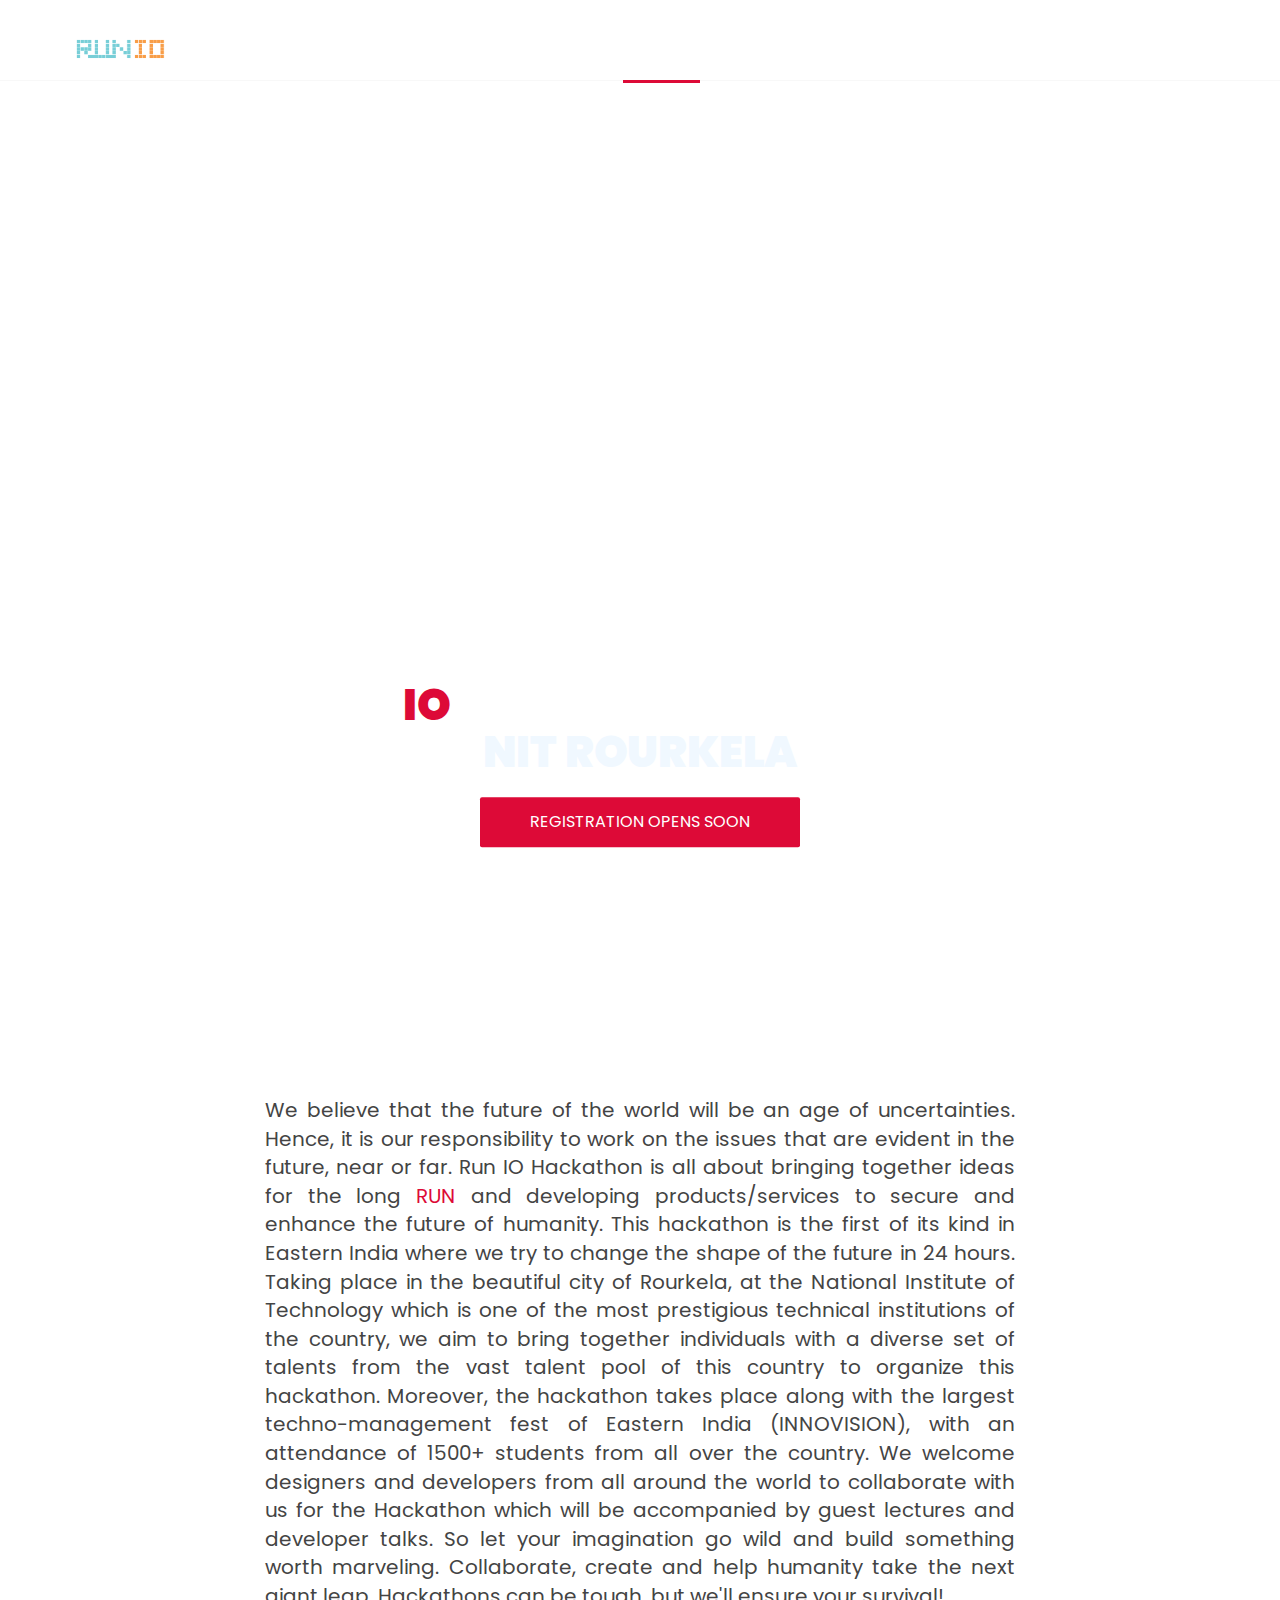
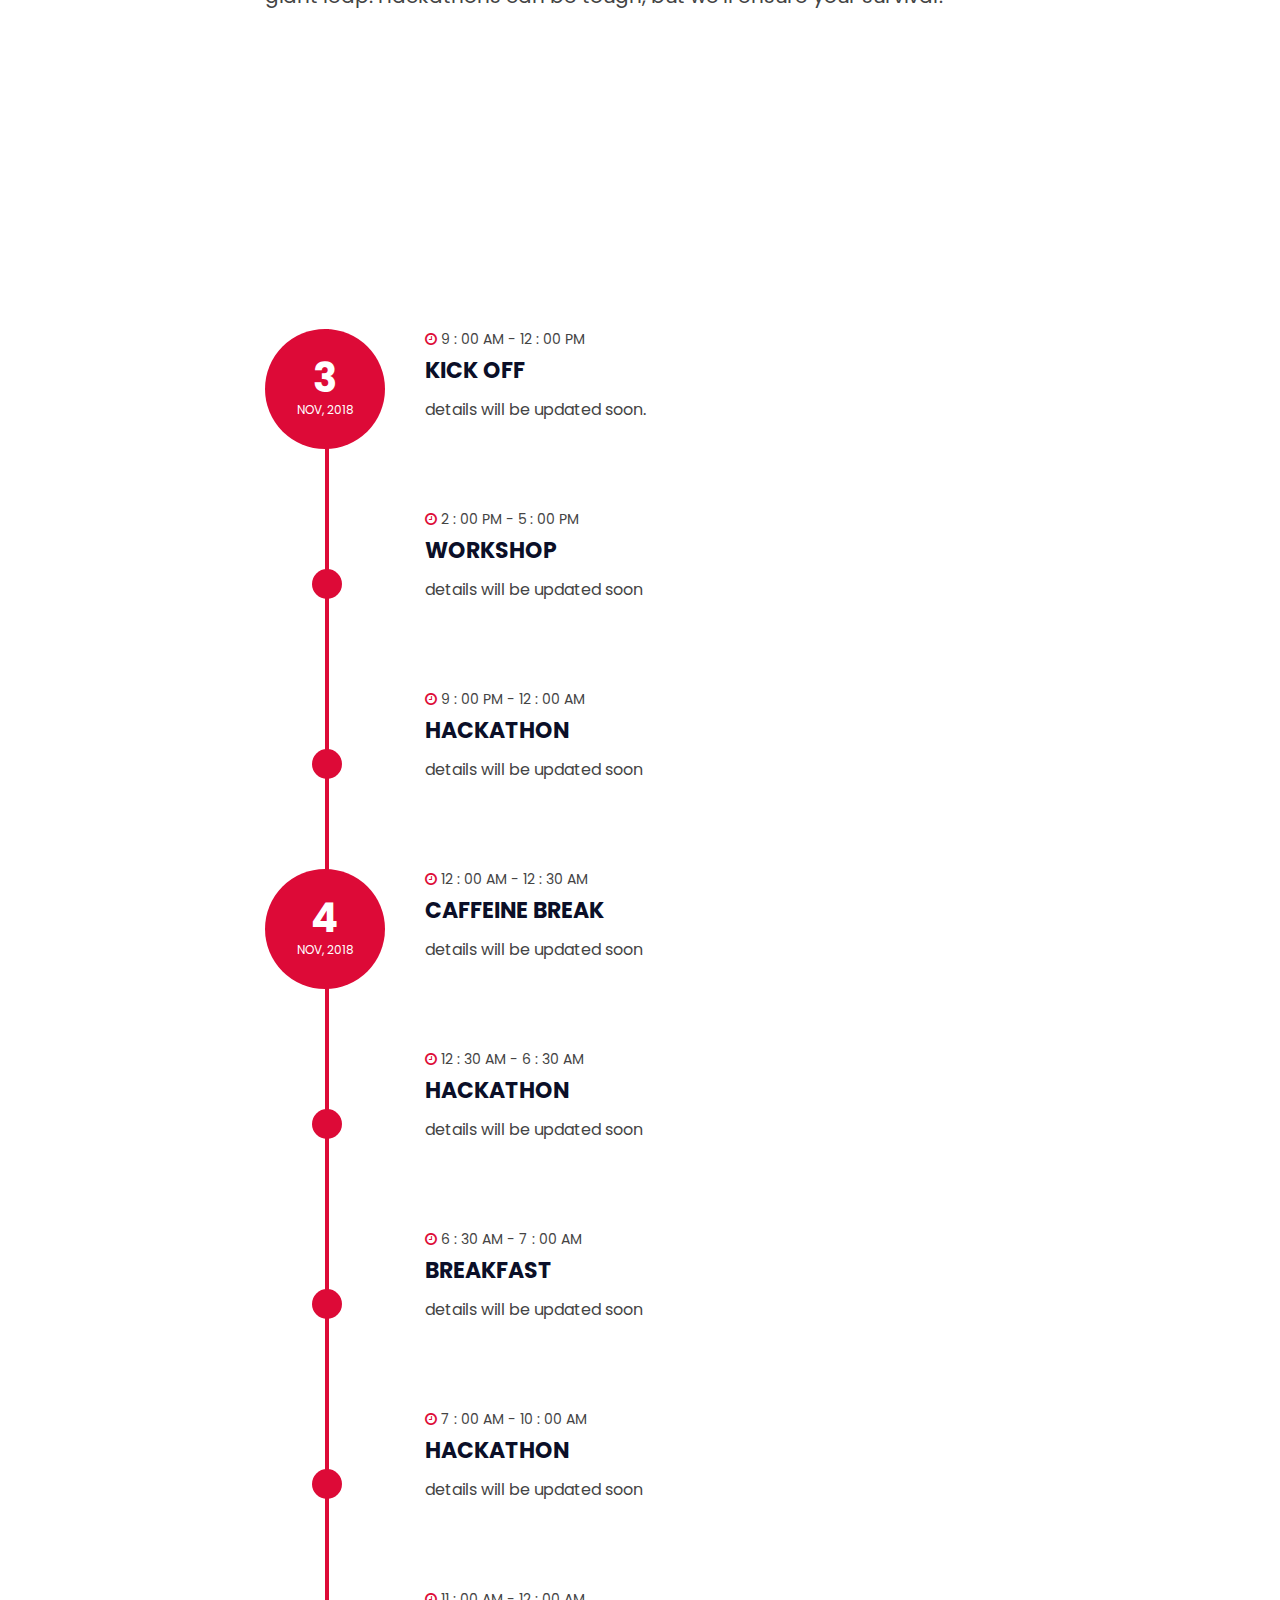
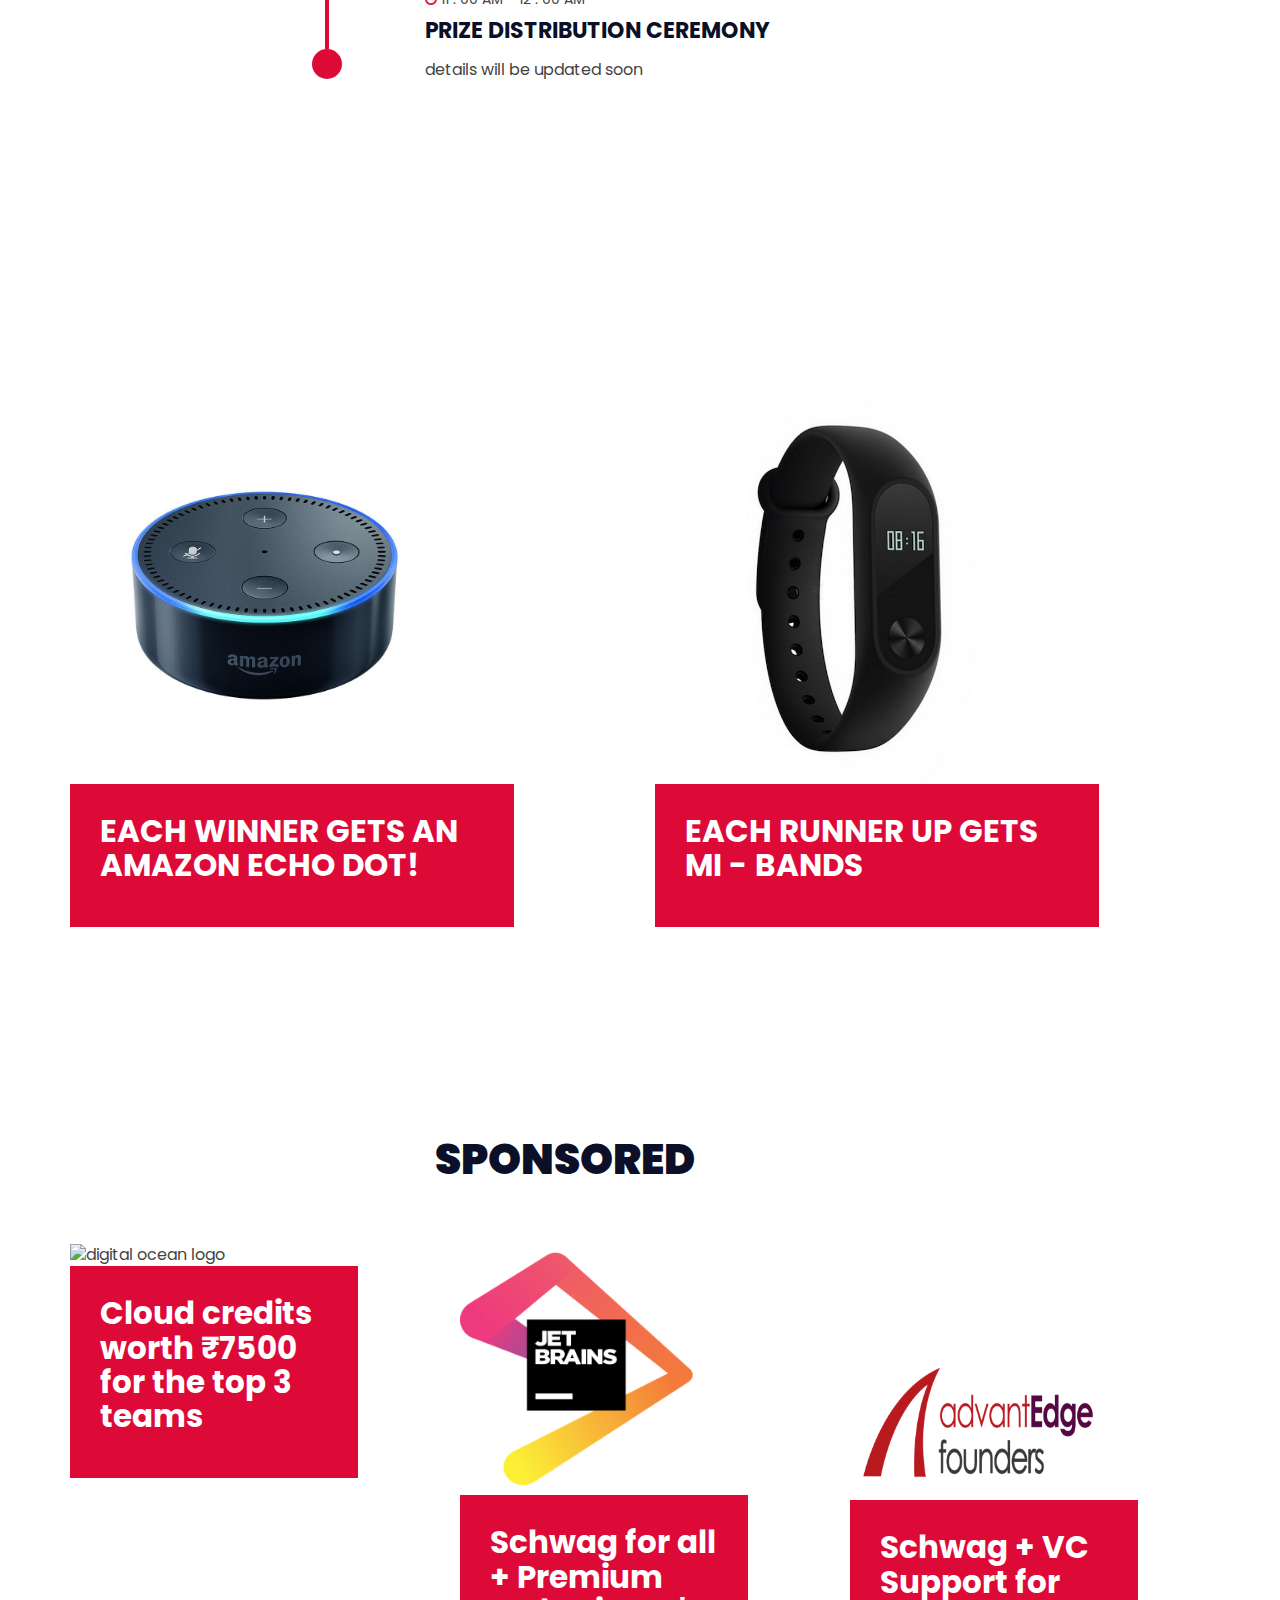
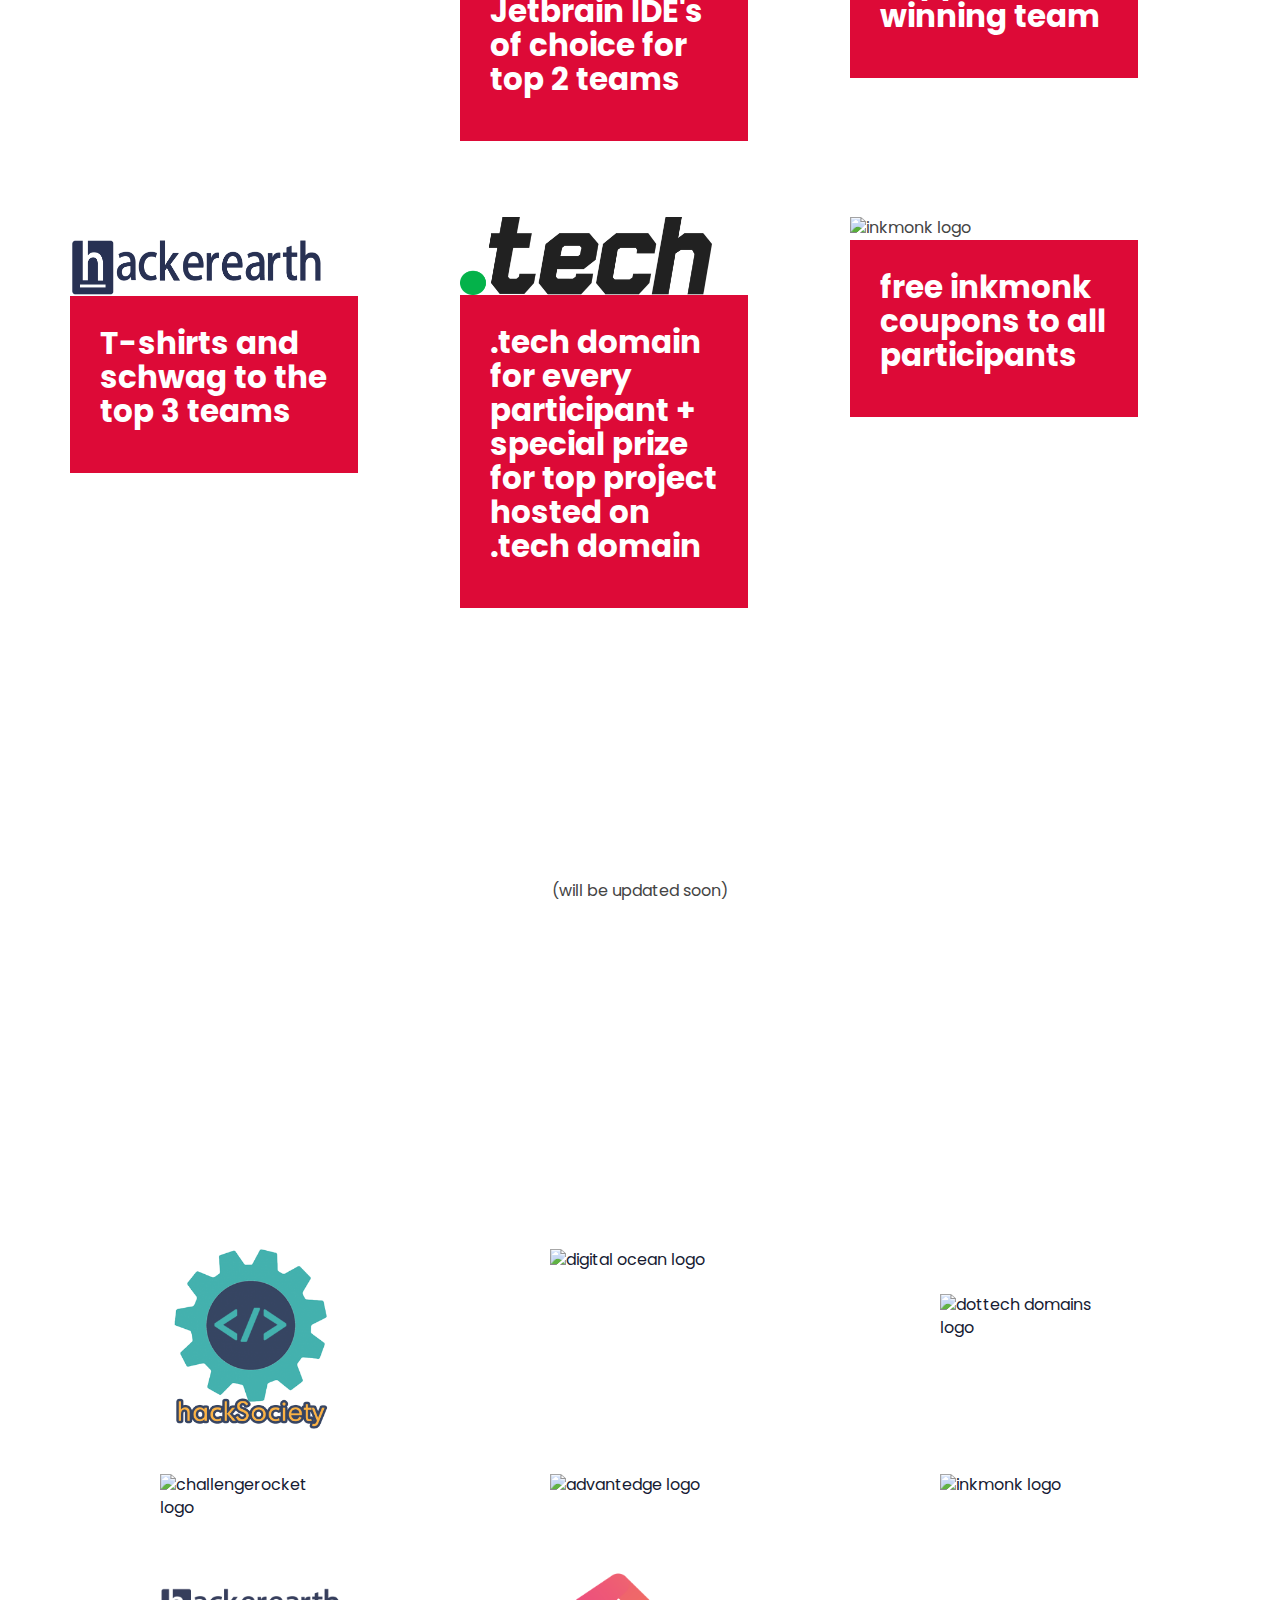
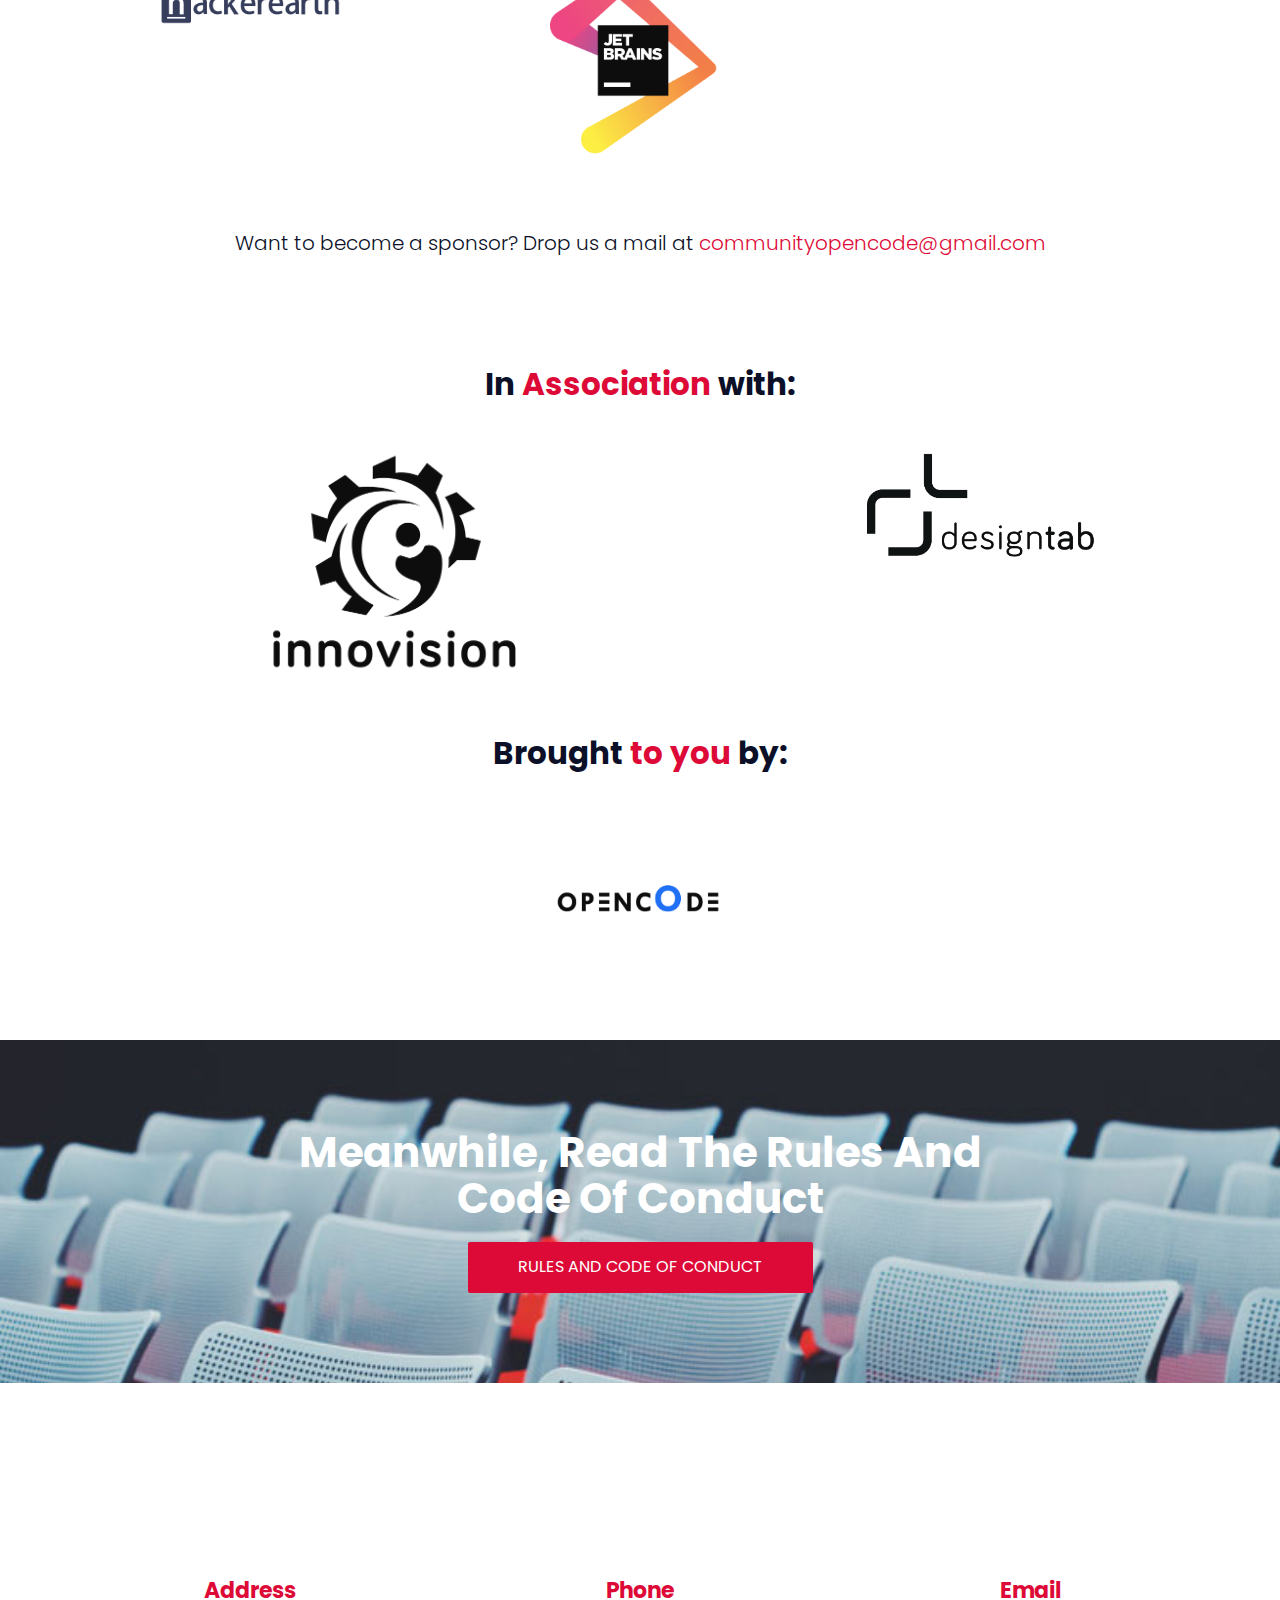
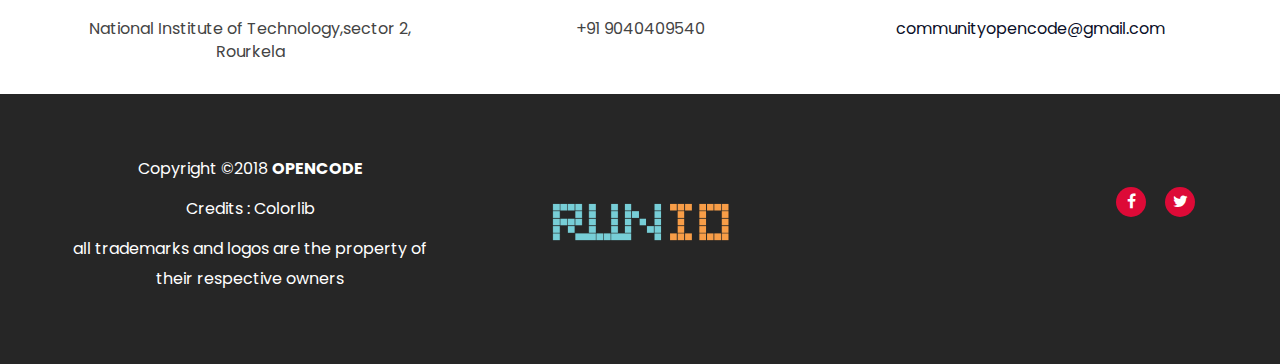
==== public/index.html @ b0b9eb5e "add prizes" ====
<!DOCTYPE html>
<html lang="en">
<head>
	<meta charset="utf-8">
	<meta http-equiv="X-UA-Compatible" content="IE=edge">
	<meta name="viewport" content="width=device-width, initial-scale=1">
	<meta name="description" content="Participate in Run IO Hackathon and build products for a sustainable future. The best products will win exciting prizes.We are waiting for you at NIT Rourkela on 2-4 November.">

	<title>Run IO Hackathon | NITR</title>
	
<!--	favicon-->
    <link rel="icon" href="img/favicon.png" type="image/x-icon"/>


	<!-- Google font -->
	<link href="https://fonts.googleapis.com/css?family=Poppins:400,700,900" rel="stylesheet">

	<!-- Bootstrap -->
	<link type="text/css" rel="stylesheet" href="css/bootstrap.min.css" />

	<!-- Owl Carousel -->
	<link type="text/css" rel="stylesheet" href="css/owl.carousel.css" />
	<link type="text/css" rel="stylesheet" href="css/owl.theme.default.css" />

	<!-- Font Awesome Icon -->
	<link rel="stylesheet" href="css/font-awesome.min.css">

	<!-- Custom stlylesheet -->
	<link type="text/css" rel="stylesheet" href="css/style.css" />

</head>
<body>

	<!-- Header -->
	<header id="header" class="transparent-navbar">
		<!-- container -->
		<div class="container">
			<!-- navbar header -->
			<div class="navbar-header">
				<!-- Logo -->
				<div class="navbar-brand">
					<a class="logo" href="index.html">
						<img class="logo-img" src="./img/logo.png" alt="logo">
						<img class="logo-alt-img" src="./img/logo.png" alt="logo">
					</a>
				</div>
				<!-- /Logo -->

				<!-- Mobile toggle -->
				<button class="navbar-toggle">
						<i class="fa fa-bars"></i>
					</button>
				<!-- /Mobile toggle -->
			</div>
			<!-- /navbar header -->

			<!-- Navigation -->
			<nav id="nav">
				<ul class="main-nav nav navbar-nav navbar-right">
					<li><a href="#home">Home</a></li>
					<li><a href="#about">About</a></li>
					<li><a href="#schedule">Schedule</a></li>
					<li><a href="#speakers">Speakers</a></li>
					<li><a href="#sponsors">Sponsors</a></li>
					<li><a href="#contact">Contact</a></li>
				</ul>
			</nav>
			<!-- /Navigation -->
		</div>
		<!-- /container -->
	</header>
	<!-- /Header -->

	<!-- Home -->
	<div id="home">
		<!-- background image --><div class="section-bg" data-stellar-background-ratio="0.5"></div>
		<!-- /background image -->

		<!-- home wrapper -->
		<div class="home-wrapper">
			<!-- container -->
			<div class="container">
				<!-- row -->
				<div class="row">
					<!-- home content -->
					<div class="col-md-8 col-md-offset-2">
						<div class="home-content">
							<h1>RUN <span style="color: #dd0a37">IO</span> HACKATHON | 3-4  NOV | <span style="color: aliceblue">NIT ROURKELA</span> </h1>
							<h4 class="lead"></h4>
							<a href="#" class="main-btn">Registration opens soon</a>
						</div>
					</div>
					<!-- /home content -->
				</div>
				<!-- /row -->
			</div>
			<!-- /container -->
		</div>
		<!-- /home wrapper -->
	</div>
	<!-- /Home -->

	<!-- About -->
	<div id="about" class="section">
		<!-- container -->
		<div class="container">
			<!-- row -->
			<div class="row">
				<!-- section title -->
				<div class="section-title">
					<h3 class="title"><span>About</span> <span style="color: #dd0a37;">Run IO</span></h3>
				</div>
				<!-- /section title -->

				<div class="col-md-8 col-md-offset-2 text-justify">
					<!-- about content -->
					<div class="about-content">
						<p>We believe that the future of the world will be an age of uncertainties. Hence, it is our responsibility to work on the issues that are evident in the future, near or far. Run IO Hackathon is all about bringing together ideas for the long <span style="color: #dd0a37">RUN</span> and developing products/services to secure and enhance the future of humanity. This hackathon is the first of its kind in Eastern India where we try to change the shape of the future in 24 hours.
Taking place in the beautiful city of Rourkela, at the National Institute of Technology which is one of the most prestigious technical institutions of the country, we aim to bring together individuals with a diverse set of talents from the vast talent pool of this country to organize this hackathon.
Moreover, the hackathon takes place along with the largest techno-management fest of Eastern India (INNOVISION), with an attendance of 1500+ students from all over the country.
We welcome designers and developers from all around the world to collaborate with us for the Hackathon which will be accompanied by guest lectures and developer talks. So let your imagination go wild and build something worth marveling. Collaborate, create and help humanity take the next giant leap. Hackathons can be tough, but we'll ensure your survival!</p>
					</div>
					<!-- /about content -->

					<!-- Numbers -->
<!--
					<div id="numbers">
						<div class="row">
							<div class="col-md-3 col-sm-3 col-xs-6">
								<div class="number">
									<h3><span class="counter" data-from="0" data-to="24" data-speed="1500">0</span>+</h3>
									<p>Hours</p>
								</div>
							</div>
-->
							<!-- /number -->

							<!-- number -->
<!--
							<div class="col-md-3 col-sm-3 col-xs-6">
								<div class="number">
									<h3><span class="counter" data-from="0" data-to="300" data-speed="1500">0</span>+</h3>
									<p>Participants</p>
								</div>
							</div>
-->
							<!-- /number -->

							<!-- number -->
<!--
							<div class="col-md-3 col-sm-3 col-xs-6">
								<div class="number">
									<h3><span class="counter" data-from="0" data-to="50" data-speed="1500">0</span>+</h3>
									<p>Country</p>
								</div>
							</div>
-->
							<!-- /number -->

							<!-- number -->
<!--
							<div class="col-md-3 col-sm-3 col-xs-6">
								<div class="number">
									<h3><span class="counter" data-from="0" data-to="20" data-speed="1500">0</span>+</h3>
									<p></p>
								</div>
							</div>
-->
							<!-- /number -->
<!--						</div>-->
						<!-- /row -->
<!--					</div>-->
					<!-- /Numbers -->
				</div>
			</div>
			<!-- row -->
		</div>
		<!-- /container -->
	</div>
	<!-- /About -->

	<!-- Galery -->
<!--
	<div id="galery">
		<div class="container">
			<div class="row">
				<div id="galery-owl" class="owl-carousel owl-theme">
					<div class="galery-item">
						<img src="./img/galery01.jpg" alt="">
					</div>

					<div class="galery-item">
						<img src="./img/galery02.jpg" alt="">
					</div>

					<div class="galery-item">
						<img src="./img/galery03.jpg" alt="">
					</div>

				</div>
			</div>
		</div>
	</div>
-->
	

	<!-- Video CTA -->
<!--
	<div id="video-cta" class="section">
		<div class="section-bg" style="background-image:url(./img/background02.jpg)" data-stellar-background-ratio="0.5"></div>
-->
		<!-- /background image -->

		<!-- container -->
<!--
		<div class="container">
			<div class="row">
				<div class="col-md-8 col-md-offset-2">
					<div class="cta-content text-center">
						<a class="video-play" href="#">
							<i class="fa fa-play"></i>
						</a>
						<h2>Watch Event Trailer</h2>
						<p class="lead"></p>
					</div>
				</div>
			</div>
		</div>
	</div>
-->
	<!-- /Video CTA -->

	<!-- Event Schedule -->
	<div id="schedule" class="section">
		<!-- container -->
		<br>
		<div class="container">
			<!-- row -->
			<div class="row">
				<!-- section title -->
				<div class="section-title">
					<h3 class="title"><span>Event</span> <span style="color: #dd0a37;">Schedule</span></h3>
				</div>
				
				<!-- /section title -->

				<div class="col-md-8 col-md-offset-2">

					<div class="events-wrapper">
						
						<div class="event">
							<div class="event-day">
								<div>
									<span class="day">3</span>
									<span class="year">NOV, 2018</span>
								</div>
							</div>
							<div class="event-content">
								<p class="event-time"><i class="fa fa-clock-o"></i> 9 : 00 AM - 12 : 00 PM</p>
								<h3 class="event-title">KICK OFF</h3>
								<p>details will be updated soon.</p>
<!--								<p>By <a href="#">John Doe</a></p>-->
							</div>
						</div>
						<!-- /event -->

						<!-- event -->
						<div class="event">
							<div class="event-hour"></div>
							<div class="event-content">
								<p class="event-time"><i class="fa fa-clock-o"></i> 2 : 00 PM - 5 : 00 PM</p>
								<h3 class="event-title">WORKSHOP</h3>
								<p>details will be updated soon</p>
<!--								<p>By <a href="#">John Doe</a></p>-->
							</div>
						</div>
						<!-- /event -->

						<!-- event -->
						<div class="event">
							<div class="event-hour"></div>
							<div class="event-content">
								<p class="event-time"><i class="fa fa-clock-o"></i> 9 : 00 PM - 12 : 00 AM</p>
								<h3 class="event-title">HACKATHON</h3>
								<p>details will be updated soon</p>
<!--								<p>By <a href="#">John Doe</a></p>-->
							</div>
						</div>
						<!-- /event -->

						<!-- event -->
						<div class="event">
							<div class="event-day">
								<div>
									<span class="day">4</span>
									<span class="year">NOV, 2018</span>
								</div>
							</div>
							<div class="event-content">
								<p class="event-time"><i class="fa fa-clock-o"></i> 12 : 00 AM - 12 : 30 AM</p>
								<h3 class="event-title">CAFFEINE BREAK</h3>
								<p>details will be updated soon</p>
							</div>
						</div>
						<!-- /event -->

						<!-- event -->
						<div class="event">
							<div class="event-hour"></div>
							<div class="event-content">
								<p class="event-time"><i class="fa fa-clock-o"></i> 12 : 30 AM - 6 : 30 AM</p>
								<h3 class="event-title">HACKATHON</h3>
								<p>details will be updated soon</p>
							</div>
						</div>
						<div class="event">
							<div class="event-hour"></div>
							<div class="event-content">
								<p class="event-time"><i class="fa fa-clock-o"></i> 6 : 30 AM - 7 : 00 AM</p>
								<h3 class="event-title">BREAKFAST</h3>
								<p>details will be updated soon</p>
							</div>
						</div>
						<div class="event">
							<div class="event-hour"></div>
							<div class="event-content">
								<p class="event-time"><i class="fa fa-clock-o"></i> 7 : 00 AM - 10 : 00 AM</p>
								<h3 class="event-title">HACKATHON</h3>
								<p>details will be updated soon</p>
							</div>
						</div>
						<div class="event">
							<div class="event-hour"></div>
							<div class="event-content">
								<p class="event-time"><i class="fa fa-clock-o"></i> 11 : 00 AM - 12 : 00 AM</p>
								<h3 class="event-title">PRIZE DISTRIBUTION CEREMONY</h3>
								<p>details will be updated soon</p>
							</div>
						</div>
						
					</div>

				</div>
			</div>
			<!-- /row -->
		</div>
		<!-- /container -->
	</div>
	<!-- /Event Schedule -->

	<!-- Speakers and Prizes -->
	<div id="sponsored-prizes" class="section">
		<div class="container">
			<div class="row">
				<!-- section title -->
				<div class="section-title">
					<h3 class="title"><span style="color: #dd0a37;">PRIZES</span></h3>
					
				</div>
            </div>
            <div class="row">
                <div class="col-md-6 col-sm-6">
                    <div class="sponsored-prizes">
                        <div class="sponsored-prizes-img">
                            <img src="img/echo_dot.jpg">
                        </div>
                         <div class="sponsored-prizes-content">
                           <h2>EACH WINNER GETS AN AMAZON ECHO DOT!</h2>
                       </div>
                    </div>
                </div>
                <div class="col-md-6 col-sm-6">
                    <div class="sponsored-prizes">
                        <div class = "sponsored-prizes-img">
                            <img src="img/mi_bands.jpg">
                        </div>
                        <div class="sponsored-prizes-content">
                           <h2>EACH RUNNER UP GETS MI - BANDS</h2>
                       </div>
                    </div>
                </div>
            </div>
        </div>
    </div>
    <div id="sponsored-prizes" class="section">
        <div class="container">
            <div class="row">
                <div class="section-title">
                    <h3 class="title">SPONSORED <span style="color: #dd0a37;">PRIZES</span></h3>
                </div>
            </div>
            <div class="row">
                <div class="col-md-4 col-sm-6">
                    <div class="sponsored-prizes">
                       <div class="sponsored-prizes-img">
                          <img src="img/digital_ocean.png" alt="digital ocean logo">
                       </div>
                       
                       <div class="sponsored-prizes-content">
                           <h2>Cloud credits worth ₹7500 for the top 3 teams</h2>
                       </div>
                        
                    </div>
                </div> 
                     <div class="col-md-4 col-sm-6">
                    <div class="sponsored-prizes">
                       <div class="sponsored-prizes-img">
                          <img src="img/sponsored_prizes_images/jetbrains.png" alt="jetbrains logo">
                       </div>
                       
                       <div class="sponsored-prizes-content">
                           <h2>Schwag for all + Premium Jetbrain IDE's of choice for top 2 teams</h2>
                       </div>
                        
                    </div>
                </div>
                   <div class="col-md-4 col-sm-6"><br><br><br><br><br>
                    <div class="sponsored-prizes">
                       <div class="sponsored-prizes-img">
                          <img src="img/sponsored_prizes_images/advantedge.png" alt="advantedge  logo">
                       </div>
                       
                       <div class="sponsored-prizes-content">
                           <h2>Schwag + VC Support for winning team</h2>
                       </div>
                        
                    </div>
                </div>     
                   
                 
            </div><br><br>
                 <div class="row">
                    <div class="col-md-4 col-sm-6"><br>
                    <div class="sponsored-prizes">
                       <div class="sponsored-prizes-img">
                          <img src="img/sponsored_prizes_images/hackerearth.png" alt="hackerearth logo">
                       </div>
                       
                       <div class="sponsored-prizes-content">
                           <h2>T-shirts and schwag to the top 3 teams</h2>
                       </div>
                        
                    </div>
                </div>
                   <div class="col-md-4 col-sm-6">
                    <div class="sponsored-prizes">
                       <div class="sponsored-prizes-img">
                          <img src="img/sponsored_prizes_images/dottech.png" alt="dottech  logo">
                       </div>
                       
                       <div class="sponsored-prizes-content">
                           <h2>.tech domain for every participant + special prize for top project hosted on .tech domain</h2>
                       </div> 
                        
                    </div>
                </div>
                   <div class="col-md-4 col-sm-6">
                    <div class="sponsored-prizes">
                       <div class="sponsored-prizes-img">
                          <img src="img/inkmonk.png" alt="inkmonk logo">
                       </div>
                       
                       <div class="sponsored-prizes-content">
                           <h2>free inkmonk coupons to all  participants</h2>
                       </div>
                        
                    </div>
                </div>
                </div>
        </div>
    </div>
    
    
	<div id="speakers" class="section">
		<div class="container">
			<!-- row -->
			<div class="row">
				<!-- section title -->
				<div class="section-title">
					<h3 class="title"><span>Our</span> <span style="color: #dd0a37;">Speakers</span></h3>
					<p>(will be updated soon)</p>
				</div>
				

<!--
				<div class="col-md-4 col-sm-6">
					<div class="speaker" data-toggle="modal" data-target="#speaker-modal-1">
						<div class="speaker-img">
							<img src="./img/speaker01.jpg" alt="">
						</div>
						<div class="speaker-body">
							<div class="speaker-social">
								<a href="#"><i class="fa fa-facebook"></i></a>
								<a href="#"><i class="fa fa-twitter"></i></a>
								<a href="#"><i class="fa fa-instagram"></i></a>
								<a href="#"><i class="fa fa fa-linkedin"></i></a>
							</div>
							<div class="speaker-content">
								<h2>John Doe</h2>
								<span>Manager, CEO</span>
							</div>
						</div>
					</div>
				</div>
-->
				<!-- /speaker -->

				<!-- speaker -->
<!--
				<div class="col-md-4 col-sm-6">
					<div class="speaker" data-toggle="modal" data-target="#speaker-modal-1">
						<div class="speaker-img">
							<img src="./img/speaker02.jpg" alt="">
						</div>
						<div class="speaker-body">
							<div class="speaker-social">
								<a href="#"><i class="fa fa-facebook"></i></a>
								<a href="#"><i class="fa fa-twitter"></i></a>
								<a href="#"><i class="fa fa-instagram"></i></a>
								<a href="#"><i class="fa fa fa-linkedin"></i></a>
							</div>
							<div class="speaker-content">
								<h2>John Doe</h2>
								<span>Manager, CEO</span>
							</div>
						</div>
					</div>
				</div>
-->
				<!-- /speaker -->

				<!-- speaker -->
<!--
				<div class="col-md-4 col-sm-6">
					<div class="speaker" data-toggle="modal" data-target="#speaker-modal-1">
						<div class="speaker-img">
							<img src="./img/speaker03.jpg" alt="">
						</div>
						<div class="speaker-body">
							<div class="speaker-social">
								<a href="#"><i class="fa fa-facebook"></i></a>
								<a href="#"><i class="fa fa-twitter"></i></a>
								<a href="#"><i class="fa fa-instagram"></i></a>
								<a href="#"><i class="fa fa fa-linkedin"></i></a>
							</div>
							<div class="speaker-content">
								<h2>John Doe</h2>
								<span>Manager, CEO</span>
							</div>
						</div>
					</div>
				</div>
-->
				<!-- /speaker -->

				<!-- speaker modal -->

<!--
				<div id="speaker-modal-1" class="speaker-modal modal fade">
					<div class="modal-dialog">
						<div class="modal-content">
							<button type="button" class="speaker-modal-close" data-dismiss="modal"></button>
							<div class="modal-body">
								<div class="row">
									<div class="col-md-5">
										<div class="speaker-modal-img">
											<img src="./img/speaker-info.jpg" alt="">
										</div>
									</div>
-->
<!--
									<div class="col-md-7">
										<div class="speaker-modal-content">
											<h2 class="speaker-name">John Doe</h2>
											<span class="speaker-job">- Manager, CEO</span>

											<p>Lorem ipsum dolor sit amet, consectetur adipisicing elit, sed do eiusmod tempor incididunt ut labore et dolore magna aliqua. Ut enim ad minim veniam, quis nostrud exercitation ullamco laboris nisi ut aliquip ex ea commodo consequat. Duis aute
												irure dolor in reprehenderit in voluptate velit esse cillum dolore eu fugiat nulla pariatur. Excepteur sint occaecat cupidatat non proident, sunt in culpa qui officia deserunt mollit anim id est laborum.</p>

											<div class="speaker-website">
												<h4>Website</h4>
												<a href="#">www.johndoe.com</a>
											</div>

											<div class="speaker-social">
												<h4>Social Profile</h4>
												<a href="#"><i class="fa fa-facebook"></i></a>
												<a href="#"><i class="fa fa-twitter"></i></a>
												<a href="#"><i class="fa fa-instagram"></i></a>
												<a href="#"><i class="fa fa fa-linkedin"></i></a>
											</div>

											<div class="speaker-events">
												<h4>Sessions</h4>
												<div class="speaker-event">
													<span><strong>Day 1 -</strong> February 20, 2018 8 : 00 AM - 11 : 00 AM</span>
													<p>His id altera fabellas facilisis. Has eros assueverit cu</p>
												</div>

												<div class="speaker-event">
													<span><strong>Day 2 -</strong> February 20, 2018 8 : 00 AM - 11 : 00 AM</span>
													<p>At mucius deserunt delicatissimi eam, labitur detraxit ut sit</p>
												</div>
											</div>

										</div>
									</div>
								</div>
							</div>
-->
<!--						</div>-->
<!--					</div>-->
<!--				</div>-->

				<!-- /speaker modal -->
			</div>
			<!-- /row -->
		</div>
		<!-- /container -->
<!--	</div>-->
	<!-- /Speakers -->
    </div>
	<!-- Sponsors -->
	<div id="sponsors" class="section">
		<!-- container -->
		<div class="container">
			<!-- row -->
			<div class="row">
				<!-- section title -->
				<div class="section-title">
					<h3 class="title"><span>Our</span> <span style="color: #dd0a37;">Sponsors</span></h3>
				</div>
            </div>
				<!-- /section title -->
            <div class="row">
				<div class="col-md-4 col-sm-4 col-xs-6">
					<a href="http://hacksociety.tech" class="sponsor">
						<img src="./img/sponsor_1.png" alt="hacksociety logo">
					</a>
				</div>
               
                <div class="col-md-4 col-sm-4 col-xs-6">
					<a href="https://www.digitalocean.com" class="sponsor">
						<img src="./img/digital_ocean.png" alt="digital ocean logo">
					</a>
				</div>
			
			
				<div class="col-md-4 col-sm-4 col-xs-6">
				<br><br>
					<a href="https://www.get.tech" class="sponsor">
						<img src="./img/dottech.png" alt="dottech domains logo">
					</a>
				</div>
            </div><br><br>			

            <div class="row">
				<div class="col-md-4 col-sm-4 col-xs-6">
					<a href="https://challengerocket.com" class="sponsor">
						<img src="./img/challengerocket.png" alt="challengerocket logo">
					</a>
				</div>
				
				<div class="col-md-4 col-sm-4 col-xs-6">
					<a href="http://advantedge.vc/" class="sponsor">
						<img src="./img/advantedge.png" alt="advantedge logo">
					</a>
				</div>

              

				<div class="col-md-4 col-sm-4 col-xs-6">
					<a href="https://www.inkmonk.com" class="sponsor">
						<img src="./img/inkmonk.png" alt="inkmonk logo">
					</a>
				</div>
            </div><br><br>
            
            <div class="row">
               <div class="col-md-4 col-sm-4 col-xs-6"><br>
					<a href="https://hackerearth.com" class="sponsor">
						<img src="./img/hackerearth.png" alt="hackerearth logo">
					</a>
				</div>
                <div class="col-md-4 col-sm-4 col-xs-6">
					<a href="https://www.jetbrains.com" class="sponsor">
						<img src="./img/jetbrains.png" alt="hackerearth logo">
					</a>
				</div>
				
				<div class="col-md-4 col-sm-4 col-xs-6">
<!--
					<a href="https://hackerearth.com" class="sponsor">
						<img src="./img/hackerearth.png" alt="hackerearth logo">
					</a>
-->
				</div>
                
            </div><br><br><br>

				
				
				<!-- sponsor -->
<!--
				<div class="col-md-3 col-sm-4 col-xs-6">
					<a href="#" class="sponsor">
						<img src="./img/sponsor.png" alt="">
					</a>
				</div>
-->
				<!-- /sponsor -->

				<!-- sponsor -->
<!--
				<div class="col-md-3 col-sm-4 col-xs-6">
					<a href="#" class="sponsor">
						<img src="./img/sponsor.png" alt="">
					</a>
				</div>
-->
				<!-- /sponsor -->

<!--			</div>-->
			<!-- /row -->
			
		
		<!-- /container -->
	</div>
	<!-- /Sponsors -->
<h4 class="lead text-center">Want to become a sponsor? Drop us a mail at <span style="color: #dd0a37">communityopencode@gmail.com</span></h4>
	

</div>

<div class="container">
   <h2 class="title text-center">In <span style="color: #dd0a37">Association</span> with:</h2>
   <br>
    <div class="row">
       <div class="col-md-7 col-sm-6 col-xs-6">
					<a href="#" class="sponsor">
						<img src="./img/assoc_1.png" alt="innovision tech fest">
					</a>
				</div>
				<div class="col-md-5 col-sm-6 col-xs-6">
					<a href="http://designtab.nitrkl.ac.in/" class="sponsor">
						<img src="./img/assoc_2.png" alt="designtab">
					</a>
				</div>
    </div>
</div>
 
  <br><br>
  
<div class="container">
   <h2 class="title text-center">Brought <span style="color: #dd0a37">to you </span>by:</h2>
    <div class="row">
       <div class="col-md-4 col-sm-4 col-xs-6"></div>
        <div class="col-md-4 col-sm-4 col-xs-6">
					<a href="#" class="sponsor">
						<img class="float-right" src="./img/opencode.png" alt="opencode">
					</a>
				</div>
    </div>
</div>

	<!-- CTA -->
	<div id="cta" class="section">
		<!-- background image -->
		<div class="section-bg" style="background-image:url(./img/galery03.jpg)" data-stellar-background-ratio="0.5"></div>
		<!-- /background image -->

		<!-- container -->
		<div class="container">
			<!-- container -->
			<div class="row">
				<!-- cta content -->
				<div class="col-md-8 col-md-offset-2">
					<div class="cta-content text-center">
                        <h2>Meanwhile, read the rules and code of conduct</h2>
						<p class="lead"></p>
						<a href = "coc.html" class="main-btn">RULES AND CODE OF CONDUCT</a>
					</div>
				</div>
				<!-- /cta content -->
			</div>
			<!-- /row -->
		</div>
		<!-- /container -->
	</div>
	<!-- /CTA -->

	<!-- Contact -->
	<div id="contact" class="section">
		<!-- container -->
		<div class="container">
			<!-- row -->
			<div class="row">
				<!-- section title -->
				<div class="section-title">
					<h3 class="title"><span>Contact</span> <span style="color: #dd0a37;">Info</span></h3>
				</div>
				<!-- /section title -->

				<!-- contact -->
				<div class="col-sm-4">
					<div class="contact">
						<h3>Address</h3>
						<p>National Institute of Technology,sector 2, Rourkela</p>
					</div>
				</div>
				<!-- /contact -->

				<!-- contact -->
				<div class="col-sm-4">
					<div class="contact">
						<h3>Phone</h3>
						<p>+91 9040409540</p>
					</div>
				</div>
				<!-- /contact -->

				<!-- contact -->
				<div class="col-sm-4">
					<div class="contact">
						<h3>Email</h3>
						<a href="#">communityopencode@gmail.com</a>
					</div>
				</div>
				<!-- /contact -->

			</div>
			<!-- /row -->
		</div>
		<!-- /container -->

		<!-- Map -->
<!--		<div id="map"></div>-->
		<!-- /Map -->
	</div>
	<!-- /Contact -->

	<!-- Footer -->
	<footer id="footer">
		<!-- container -->
		<div class="container">
			<!-- row -->
			<div class="row">

				<!-- footer logo -->
				<div class="col-md-4 col-md-push-4">
					<div class="footer-brand">
						<a class="logo" href="index.html">
							<img class="logo-img" src="./img/logo.png" alt="logo">
						</a>
					</div>
				</div>        
				<!-- /footer logo -->

				<!-- contact social -->
				<div class="col-md-4 col-md-push-4">
				<br>
					<div class="contact-social">
						<a href="https://www.facebook.com/runiohackathon/"><i class="fa fa-facebook"></i></a>
						<a href="https://twitter.com/HackathonIo"><i class="fa fa-twitter"></i></a>
<!--						<a href="#"><i class="fa fa-instagram"></i></a>-->
					</div>
				</div>
				<!-- /contact social -->

				<!-- copyright -->
				<div class="col-md-4 col-md-pull-8 copyright">
				
                    <p>Copyright &copy;2018 <strong>OPENCODE</strong></p>
                    <p>Credits : <span><a style="color: white" href="https://colorlib.com" target="_blank">Colorlib</a></span></p> 
<p>all trademarks and logos are the property of their respective owners</p>
                    
                     
				</div>
				<!-- /copyright -->

			</div>
			<!-- /row -->
		</div>
		<!-- /container -->
	</footer>
	<!-- /Footer -->

	<!-- jQuery Plugins -->
	<script src="js/jquery.min.js"></script>
	<script src="js/bootstrap.min.js"></script>
	<script src="js/jquery.waypoints.min.js"></script>
	<script src="js/owl.carousel.min.js"></script>
	<script src="js/jquery.stellar.min.js"></script>
	<script src="https://maps.googleapis.com/maps/api/js?v=3.exp&sensor=false"></script>
	<script src="js/google-map.js"></script>
	<script src="js/jquery.countTo.js"></script>
	<script src="js/main.js"></script>

</body>

</html>
---- public/css/style.css ----
body {
  font-family: 'Poppins', sans-serif;
  font-size: 16px;
  color: #444;
}

h1, h2, h3, h4, h5, h6 {
  margin: 0px 0px 15px;
  color: #0b0f28;
  font-weight: 700;
}

h1 {
  font-size: 43px;
}

h2 {
  font-size: 31px;
}

h3 {
  font-size: 22px;
}

h4 {
  font-size: 16px;
}

.lead {
  font-size: 20px;
}

a {
  color: #0b0f28;
  -webkit-transition: 0.3s color;
  transition: 0.3s color;
}

a:hover, a:focus {
  text-decoration: none;
  outline: none;
  color: #dd0a37;
}

ul, ol {
  margin: 0;
  padding: 0;
  list-style: none
}

.main-btn {
  display: inline-block;
  padding: 14px 50px;
  background: #dd0a37;
  color: #FFF;
  text-transform: uppercase;
  border: none;
  border-radius: 2px;
  -webkit-transition: 0.3s all;
  transition: 0.3s all;
}

.main-btn:hover, .main-btn:focus {
  color: #FFF;
  opacity: 0.8;
}

.input {
  height: 40px;
  width: 100%;
  border: 2px solid #dadada;
  padding: 0px 15px;
  border-radius: 2px;
  -webkit-transition: 0.3s border;
  transition: 0.3s border;
}

textarea.input {
  height: 90px;
  padding: 15px;
}

.input:focus {
  border-color: #dd0a37;
}

/*----------------------------*\
	Section
\*----------------------------*/

.section {
  position: relative;
  padding: 90px 0px;
}

 .section-bg {
  background-image:url(../img/background_01.jpg);
  position: absolute;
  left: 0;
  top: 0;
  right: 0;
  bottom: 0;
  background-size: cover;
  z-index: -1;
}

.section-title {
  text-align: center;
  margin-bottom: 60px;
}

.section-title .title {
  position: relative;
  text-transform: capitalize;
  font-weight: 900;
  font-size: 42px;
  overflow: hidden;
}

.section-title .title>span {
  -webkit-transform: translateY(100%);
  -ms-transform: translateY(100%);
  transform: translateY(100%);
  display: inline-block;
  z-index: 10;
  -webkit-transition: 0.6s;
  transition: 0.6s;
}

.section-title .title>span.appear {
  -webkit-transform: translateY(0%);
  -ms-transform: translateY(0%);
  transform: translateY(0%);
}

/*=========================================================
	LOGO
===========================================================*/

.navbar-brand {
  padding: 0;
  margin: 15px 0px;
}

.navbar-brand .logo {
  display: inline-block;
}

.navbar-brand .logo>img {
  max-width: 100px;
}

@media only screen and (max-width: 767px) {
  .navbar-brand {
    margin: 15px 15px;
  }
}

#header.transparent-navbar:not(.fixed-navbar) .navbar-brand .logo .logo-img {
  display: none;
}

#header.fixed-navbar .navbar-brand .logo .logo-alt-img {
  display: none;
}

#header:not(.transparent-navbar) .navbar-brand .logo .logo-alt-img {
  display: none;
}

/*=========================================================
	NAVIGATION
===========================================================*/

#header {
  position: relative;
  background-color: #FFF;
  border-bottom: 1px solid #0000001a;
  z-index: 80;
  -webkit-transition: 0.3s all;
  transition: 0.3s all;
}

#header.transparent-navbar {
  position: absolute;
  left: 0;
  right: 0;
  top: 0;
  background-color: transparent;
  border-bottom: 1px solid #DADADA30;
}

#header.fixed-navbar {
  position: fixed !important;
  left: 0;
  right: 0;
  top: 0;
  background: #FFF;
  -webkit-box-shadow: 0px 0px 3px #0003;
  box-shadow: 0px 0px 3px #0003;
  border-bottom: none;
  -webkit-animation: slide-in 0.3s;
  animation: slide-in 0.3s;
}

@-webkit-keyframes slide-in {
  from {
    -webkit-transform: translateY(-100%);
    transform: translateY(-100%);
  }
  to {
    -webkit-transform: translateY(0%);
    transform: translateY(0%);
  }
}

@keyframes slide-in {
  from {
    -webkit-transform: translateY(-100%);
    transform: translateY(-100%);
  }
  to {
    -webkit-transform: translateY(0%);
    transform: translateY(0%);
  }
}

.main-nav li a {
  position: relative;
  padding: 30px 15px;
  color: #0b0f28;
  text-transform: uppercase;
  -webkit-transition: 0.3s all;
  transition: 0.3s all;
}

#header.transparent-navbar .main-nav li a {
  color: #FFF;
}

#header.fixed-navbar .main-nav li a {
  color: #0b0f28;
}

.main-nav li.active a:after {
  content: "";
  height: 3px;
  position: absolute;
  bottom: -3px;
  width: 100%;
  left: 0;
  background: #dd0a37;
}

.main-nav li a:hover, .main-nav li a:focus {
  background-color: transparent;
  color: #dd0a37;
}

#header.transparent-navbar .main-nav li a:hover {
  color: #dd0a37;
}

.navbar-toggle {
  display: none;
  height: 50px;
  width: 50px;
  text-align: center;
  line-height: 50px;
  margin: 15px;
  padding: 0;
  font-size: 32px;
  color: #0b0f28;
}

#header.transparent-navbar .navbar-toggle {
  color: #FFF;
}

#header.fixed-navbar .navbar-toggle {
  color: #0b0f28 !important;
}

/* Mobile nav */

@media only screen and (max-width: 767px) {
  .main-nav {
    margin: 0px -15px;
    max-height: 0;
    overflow-y: scroll;
    background-color: #FFF;
    -webkit-transition: 0.3s all;
    transition: 0.3s all;
  }
  .main-nav.open {
    max-height: 500px;
  }
  .main-nav li.active a:after {
    display: none;
  }
  #header.transparent-navbar .main-nav li a {
    color: #0b0f28;
  }
  .main-nav li a:hover, .main-nav li a:focus, .main-nav li.active a {
    background-color: #dd0a37;
    color: #fff !important;
  }
  .navbar-toggle {
    display: block;
  }
}

/*=========================================================
	HOME
===========================================================*/

#home {
  height: 100vh;
  position: relative;
}

#home .home-wrapper {
  position: absolute;
  top: 85%;
  left: 0;
  right: 0;
  text-align: center;
  -webkit-transform: translateY(-50%);
  -ms-transform: translateY(-50%);
  transform: translateY(-50%);
}

.home-content h1 {
  text-transform: capitalize;
  font-weight: 900;
  color: #FFF;
}

.home-content h4 {
  color: #FFF;
}

#page-wrapper {
  background-color: #F9F9FA;
}

.page-wrapper-content {
  text-align: center;
}

/*=========================================================
	ABOUT
===========================================================*/

#numbers {
  margin-top: 60px;
}

.number {
  margin-bottom: 30px;
}

.number h3 {
  font-size: 42px;
  margin-bottom: 0px;
  color: #dd0a37;
}

.number p {
  text-transform: uppercase;
  color: #0b0f28;
}

/*=========================================================
	GALERY
===========================================================*/

#galery-owl .owl-item .galery-item {
  opacity: 0.5;
  -webkit-transform: scale(0.9);
  -ms-transform: scale(0.9);
  transform: scale(0.9);
  -webkit-transform-origin: 100% 100%;
  -ms-transform-origin: 100% 100%;
  transform-origin: 100% 100%;
  -webkit-transition: 0.6s opacity, 0.6s -webkit-transform;
  transition: 0.6s opacity, 0.6s -webkit-transform;
  transition: 0.6s transform, 0.6s opacity;
  transition: 0.6s transform, 0.6s opacity, 0.6s -webkit-transform;
}

#galery-owl.owl-theme .owl-item.active+.owl-item .galery-item {
  -webkit-transform-origin: 0% 100%;
  -ms-transform-origin: 0% 100%;
  transform-origin: 0% 100%;
}

#galery-owl.owl-theme .owl-item.active .galery-item {
  opacity: 1;
  -webkit-transform: scale(1);
  -ms-transform: scale(1);
  transform: scale(1);
}

#galery-owl.owl-theme .owl-nav {
  margin-top: 0px;
}

#galery-owl.owl-theme .owl-nav [class*='owl-'] {
  position: absolute;
  top: 50%;
  -webkit-transform: translateY(-50%);
  -ms-transform: translateY(-50%);
  transform: translateY(-50%);
  background: transparent;
  color: #dd0a37;
  width: 90px;
  height: 90px;
  line-height: 90px;
  font-size: 40px;
  border-radius: 50%;
  padding: 0;
  margin: 0;
}

#galery-owl.owl-theme .owl-prev {
  left: 15px;
}

#galery-owl.owl-theme .owl-next {
  right: 15px;
}

/*=========================================================
	SPEAKERS
===========================================================*/

#speakers {
  background-color: #ffffff;
}

.speaker {
  position: relative;
  cursor: pointer;
  margin-bottom: 30px;
}

.speaker:after {
  content: "";
  position: absolute;
  left: 0;
  top: 0;
  bottom: 0;
  right: 0;
  background-color: #000;
  opacity: 0;
  -webkit-transition: 0.3s all;
  transition: 0.3s all;
}

.speaker:hover:after {
  opacity: 0.8;
}

.speaker .speaker-img>img {
  width: 100%
}

.speaker .speaker-body {
  position: absolute;
  bottom: 60px;
  left: 0;
  right: 0;
}

.speaker .speaker-content {
  position: relative;
  padding: 30px;
  background: #dd0a37;
  text-align: right;
  z-index: 20;
}

.speaker .speaker-content>h2 {
  color: #FFF;
}

.speaker .speaker-content>span {
  color: #fff;
}

.speaker .speaker-social {
  position: absolute;
  top: 0;
  right: 0;
  -webkit-transform: translateY(0%);
  -ms-transform: translateY(0%);
  transform: translateY(0%);
  z-index: 5;
  -webkit-transition: 0.3s all;
  transition: 0.3s all;
}

.speaker .speaker-social>a {
  display: inline-block;
  width: 40px;
  height: 40px;
  line-height: 40px;
  text-align: center;
  color: #FFF;
  background: #dd0a37;
  z-index: 15;
  -webkit-transition: 0.3s opacity;
  transition: 0.3s opacity;
}

.speaker .speaker-social a+a {
  margin-left: -4px;
  border-left: 1px solid #f8f8ff33;
}

.speaker .speaker-social a:hover {
  opacity: 0.8;
}

.speaker:hover .speaker-social {
  -webkit-transform: translateY(-100%);
  -ms-transform: translateY(-100%);
  transform: translateY(-100%);
}

/*----------------------------*\
	Speaker Modal
\*----------------------------*/

.speaker-modal .modal-dialog {
  width: 100%;
  max-width: 970px;
  margin-top: 60px;
  margin-bottom: 60px;
}

.speaker-modal .modal-content {
  border: none;
  border-radius: 2px;
  -webkit-box-shadow: none !important;
  box-shadow: none !important;
}

.speaker-modal .speaker-modal-close {
  position: absolute;
  right: -15px;
  top: -15px;
  width: 60px;
  height: 60px;
  line-height: 60px;
  text-align: center;
  background-color: #dd0a37 !important;
  border-radius: 50%;
  padding: 0;
  color: #FFF;
  border: none;
  font-size: 24px;
  z-index: 50;
}

.speaker-modal .speaker-modal-close:after {
  content: "\f00d";
  font-family: FontAwesome;
}

.speaker-modal .modal-body {
  padding: 30px;
}

.speaker-modal .speaker-modal-img>img {
  width: 100%;
}

.speaker-modal .speaker-modal-content .speaker-name {
  display: inline-block;
  margin-right: 15px;
}

.speaker-modal .speaker-modal-content .speaker-job {
  color: #dd0a37;
}

.speaker-modal .speaker-modal-content .speaker-social {
  margin-top: 30px;
  margin-bottom: 30px;
}

.speaker-modal .speaker-modal-content .speaker-social>a {
  display: inline-block;
  width: 30px;
  height: 30px;
  line-height: 30px;
  text-align: center;
  font-size: 14px;
  border-radius: 50%;
  background: #dd0a37;
  color: #fff;
  margin-right: 5px;
  -webkit-transition: 0.3s opacity;
  transition: 0.3s opacity;
}

.speaker-modal .speaker-modal-content .speaker-social>a:hover {
  opacity: 0.8;
}

.speaker-modal .speaker-modal-content .speaker-website {
  margin-top: 30px;
}

.speaker-modal .speaker-modal-content .speaker-events .speaker-event+.speaker-event {
  margin-top: 30px;
}

.speaker-modal .speaker-modal-content .speaker-events .speaker-event>span {
  display: block;
  margin-bottom: 10px;
  font-size: 12px;
}

.speaker-modal .speaker-modal-content .speaker-events .speaker-event>span strong {
  color: #dd0a37;
}

/*=========================================================
	EVENTS
===========================================================*/

.event {
  position: relative;
}

.event+.event {
  margin-top: 60px;
}

.event:after {
  content: "";
  position: absolute;
  left: 60px;
  top: 0px;
  bottom: 0px;
  width: 4px;
  background-color: #dd0a37;
}

.event:last-child:after {
  height: 60px;
}

.event+.event:before {
  content: "";
  position: absolute;
  left: 60px;
  height: 60px;
  top: -60px;
  width: 4px;
  background-color: #dd0a37;
}

.event .event-day {
  position: absolute;
  left: 0;
  top: 0;
  width: 120px;
  height: 120px;
  border-radius: 50%;
  background: #dd0a37;
  z-index: 10;
}

.event .event-hour {
  position: absolute;
  left: 62px;
  top: 60px;
  width: 30px;
  height: 30px;
  border-radius: 50%;
  background: #dd0a37;
  z-index: 10;
  -webkit-transform: translateX(-50%);
  -ms-transform: translateX(-50%);
  transform: translateX(-50%);
}

.event .event-day>div {
  position: absolute;
  top: 50%;
  left: 0;
  right: 0;
  text-align: center;
  -webkit-transform: translateY(-50%);
  -ms-transform: translateY(-50%);
  transform: translateY(-50%);
}

.event .event-day .day {
  display: block;
  color: #FFF;
  text-transform: uppercase;
  font-weight: 700;
  font-size: 40px;
  line-height: 40px;
}

.event .event-day .year {
  color: #FFF;
  text-transform: uppercase;
  font-size: 12px;
}

.event .event-content {
  padding-left: 160px;
  min-height: 120px;
}

.event .event-time {
  font-size: 14px;
}

.event .event-time i {
  color: #dd0a37;
}

.event .event-content a {
  color: #dd0a37;
}

.download-btn {
  margin-top: 60px;
  text-align: center;
}

/*=========================================================
	SPONSORS
===========================================================*/

.sponsor {
  display: block;
  opacity: 0.95;
  margin-left: auto;
  margin-right: auto;
  -webkit-transition: 0.3s opacity;
  transition: 0.3s opacity;
  width: 50%;
  
}

.sponsor:hover {
  opacity: 1;
}

.sponsor>img {
  width: 100%;
}

/*=========================================================
	CONTACT
===========================================================*/

#contact.section {
  padding-bottom: 0px;
}

.contact {
  text-align: center;
  margin-bottom: 30px;
}

.contact h3 {
  color: #dd0a37;
}

#map {
  height: 380px;
  margin-top: 60px;
}

/*=========================================================
	CTA
===========================================================*/

.cta-content h2 {
  font-size: 42px;
  color: #FFF;
  text-transform: capitalize;
}

.cta-content p {
  color: #fff;
}

.cta-content .video-play {
  display: inline-block;
  height: 120px;
  width: 120px;
  margin: 0px auto 60px;
  background: #FFF;
  border-radius: 50%;
  text-align: center;
  line-height: 120px;
  font-size: 42px;
  color: #dd0a37;
  cursor: pointer;
}

/*=========================================================
	FOOTER
===========================================================*/

#footer {
  padding: 60px 0px;
  background: rgba(0,0,0,0.85);
  color: white;
}

.footer-brand {
  text-align: center;
}

.footer-brand .logo>img {
  max-height: 150px;
}

.copyright {
  text-align: center;
  line-height: 30px;
}

.contact-social {
  text-align: right;
  margin: 10px 0px;
}

.contact-social a {
  display: inline-block;
  width: 30px;
  height: 30px;
  text-align: center;
  border-radius: 50%;
  background: #dd0a37;
  color: #fff;
  line-height: 30px;
  margin-right: 15px;
  -webkit-transition: 0.3s all;
  transition: 0.3s all;
}

.contact-social a:hover {
  opacity: 0.8;
}

/*=========================================================
	BLOG
===========================================================*/

.blog {
  position: relative;
}

.blog+.blog {
  margin-top: 60px;
}

.blog:last-child {
  margin-bottom: 60px;
}

.blog .blog-img {
  margin-bottom: 30px;
}

.blog .blog-img>img {
  width: 100%;
}

.blog .blog-meta {
  margin-bottom: 30px;
  font-size: 12px;
  text-transform: uppercase;
}

.blog .blog-meta .blog-day {
  display: inline-block;
  margin-right: 15px;
}

.blog .blog-meta .blog-tags {
  display: inline-block;
  text-transform: uppercase;
}

.blog .blog-meta .blog-tags li {
  display: inline-block;
  margin-right: 5px;
}

.blog .blog-meta .blog-tags li:first-child {
  font-weight: 700;
  color: #0b0f28;
}

.blog .blog-content .read-more {
  display: inline-block;
  padding: 7px 14px;
  background: #dd0a37;
  color: #FFF;
  text-transform: uppercase;
  border-radius: 2px;
  margin-top: 15px;
  -webkit-transition: 0.3s all;
  transition: 0.3s all;
}

.blog .blog-content .read-more:hover, .blog .blog-content .read-more:focus {
  opacity: 0.8;
  color: #fff;
}

.blog .blog-share {
  margin: 30px 0px 60px;
}

.blog .blog-share li {
  display: inline-block;
  margin-right: 5px;
}

.blog .blog-share li:first-child {
  line-height: 30px;
  font-weight: 700;
  color: #0b0f28;
}

.blog .blog-share li a {
  display: inline-block;
  width: 30px;
  height: 30px;
  background-color: #dd0a37;
  color: #FFF;
  border-radius: 50%;
  line-height: 30px;
  text-align: center;
  -webkit-transition: 0.3s opacity;
  transition: 0.3s opacity;
}

.blog-share li a:hover {
  opacity: 0.8;
}

.blog .blog-comments .media {
  margin-top: 30px;
}

.blog .blog-comments .media .media-left {
  padding-right: 30px;
}

.blog .blog-comments .media .media-left .media-object {
  width: 90px;
  border-radius: 50%;
}

.blog .blog-comments .media .media-heading {
  margin-bottom: 30px;
}

.blog .blog-comments .media .media-heading h4 {
  margin-bottom: 10px;
}

.blog .blog-comments .media .media-heading .date {
  font-size: 12px;
}

.blog .blog-comments .media .media-heading .reply-btn {
  margin-left: 10px;
  color: #dd0a37;
}

.blog .blog-reply {
  margin-top: 60px;
}

.blog .blog-reply form {
  margin-top: 30px;
}

.blog .blog-reply form .form-group {
  margin-bottom: 30px;
}

/*=========================================================
	RESPONSIVE
===========================================================*/

@media only screen and (max-width: 991px) {
  .contact-social {
    text-align: center;
    margin: 30px 0px;
  }
  .copyright {
    display: block;
    text-align: center;
  }
  #home .home-wrapper {
  position: absolute;
  top: 50%;
  left: 0;
  right: 0;
  text-align: center;
  -webkit-transform: translateY(-50%);
  -ms-transform: translateY(-50%);
  transform: translateY(-50%);
}
  .section-bg {
  background-image:url(../img/background01.jpg);
  position: absolute;
  left: 0;
  top: 0;
  right: 0;
  bottom: 0;
  background-size: cover;
  z-index: -1;
}
}

@media only screen and (max-width: 767px) {
#home .home-wrapper {
  position: absolute;
  top: 50%;
  left: 0;
  right: 0;
  text-align: center;
  -webkit-transform: translateY(-50%);
  -ms-transform: translateY(-50%);
  transform: translateY(-50%);
}
 .section-bg {
  background-image:url(../img/background01.jpg);
  position: absolute;
  left: 0;
  top: 0;
  right: 0;
  bottom: 0;
  background-size: cover;
  z-index: -1;
}
  .home-content h1 {
    font-size: 31px;
  }
  .page-wrapper-content h1 {
    font-size: 31px;
  }
  .event .event-day {
    width: 90px;
    height: 90px;
  }
  .event .event-content {
    padding-left: 115px;
  }
  .event .event-day .day {
    font-size: 31px;
    line-height: 31px;
  }
  .event .event-hour {
    left: 47px;
  }
  .event:after {
    left: 45px;
  }
  .event+.event:before {
    left: 45px;
  }
}

@media only screen and (max-width: 480px) {
  [class*='col-xs'] {
    width: 100%;
  }
}

.about-content{
    font-size: 20px;
}
.coc{
    font-size: 20px;
    color: white;
}



/*=========================================================
	SPONSORED PRIZES
===========================================================*/

#sponsored-prizes {
  background-color: #ffffff;
}

.sponsored-prizes {
  position: relative;
  margin-bottom: 30px;
}
.sponsored-prizes  .sponsored-prizes-img>img {
  width: 70%;
}

.sponsored-prizes  .sponsored-prizes-body {
  position: absolute;
  bottom: 60px;
  left: 0;
  right: 0;
}

.sponsored-prizes  .sponsored-prizes-content {
  position: relative;
  padding: 30px;
  width: 80%;
  background: #dd0a37;
  text-align: left;
  z-index: 20;

}

.sponsored-prizes  .sponsored-prizes-content>h2 {
  color: #FFF;
}

.sponsored-prizes  .sponsored-prizes-content>span {
  color: #fff;
}

.sponsored-prizes  .sponsored-prizes-social {
  position: absolute;
  top: 0;
  right: 0;
  -webkit-transform: translateY(0%);
  -ms-transform: translateY(0%);
  transform: translateY(0%);
  z-index: 5;
  -webkit-transition: 0.3s all;
  transition: 0.3s all;
}
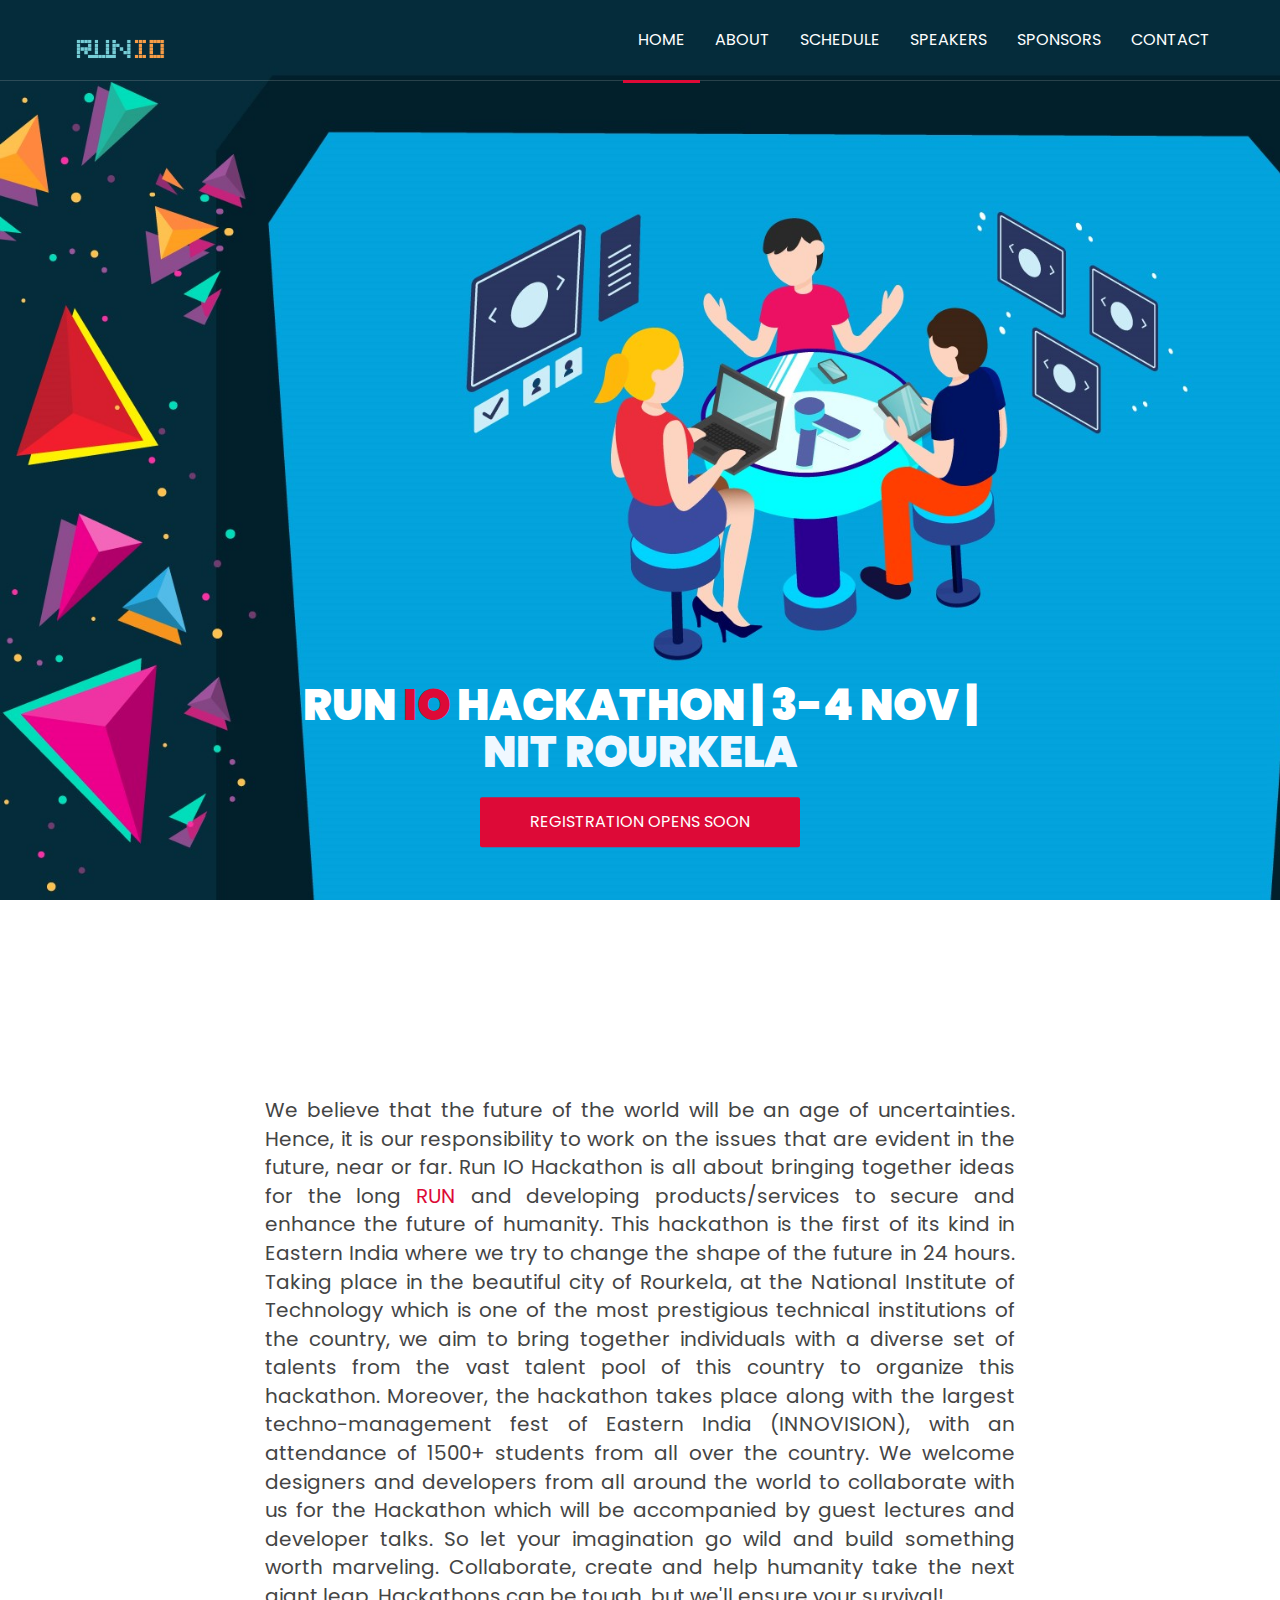
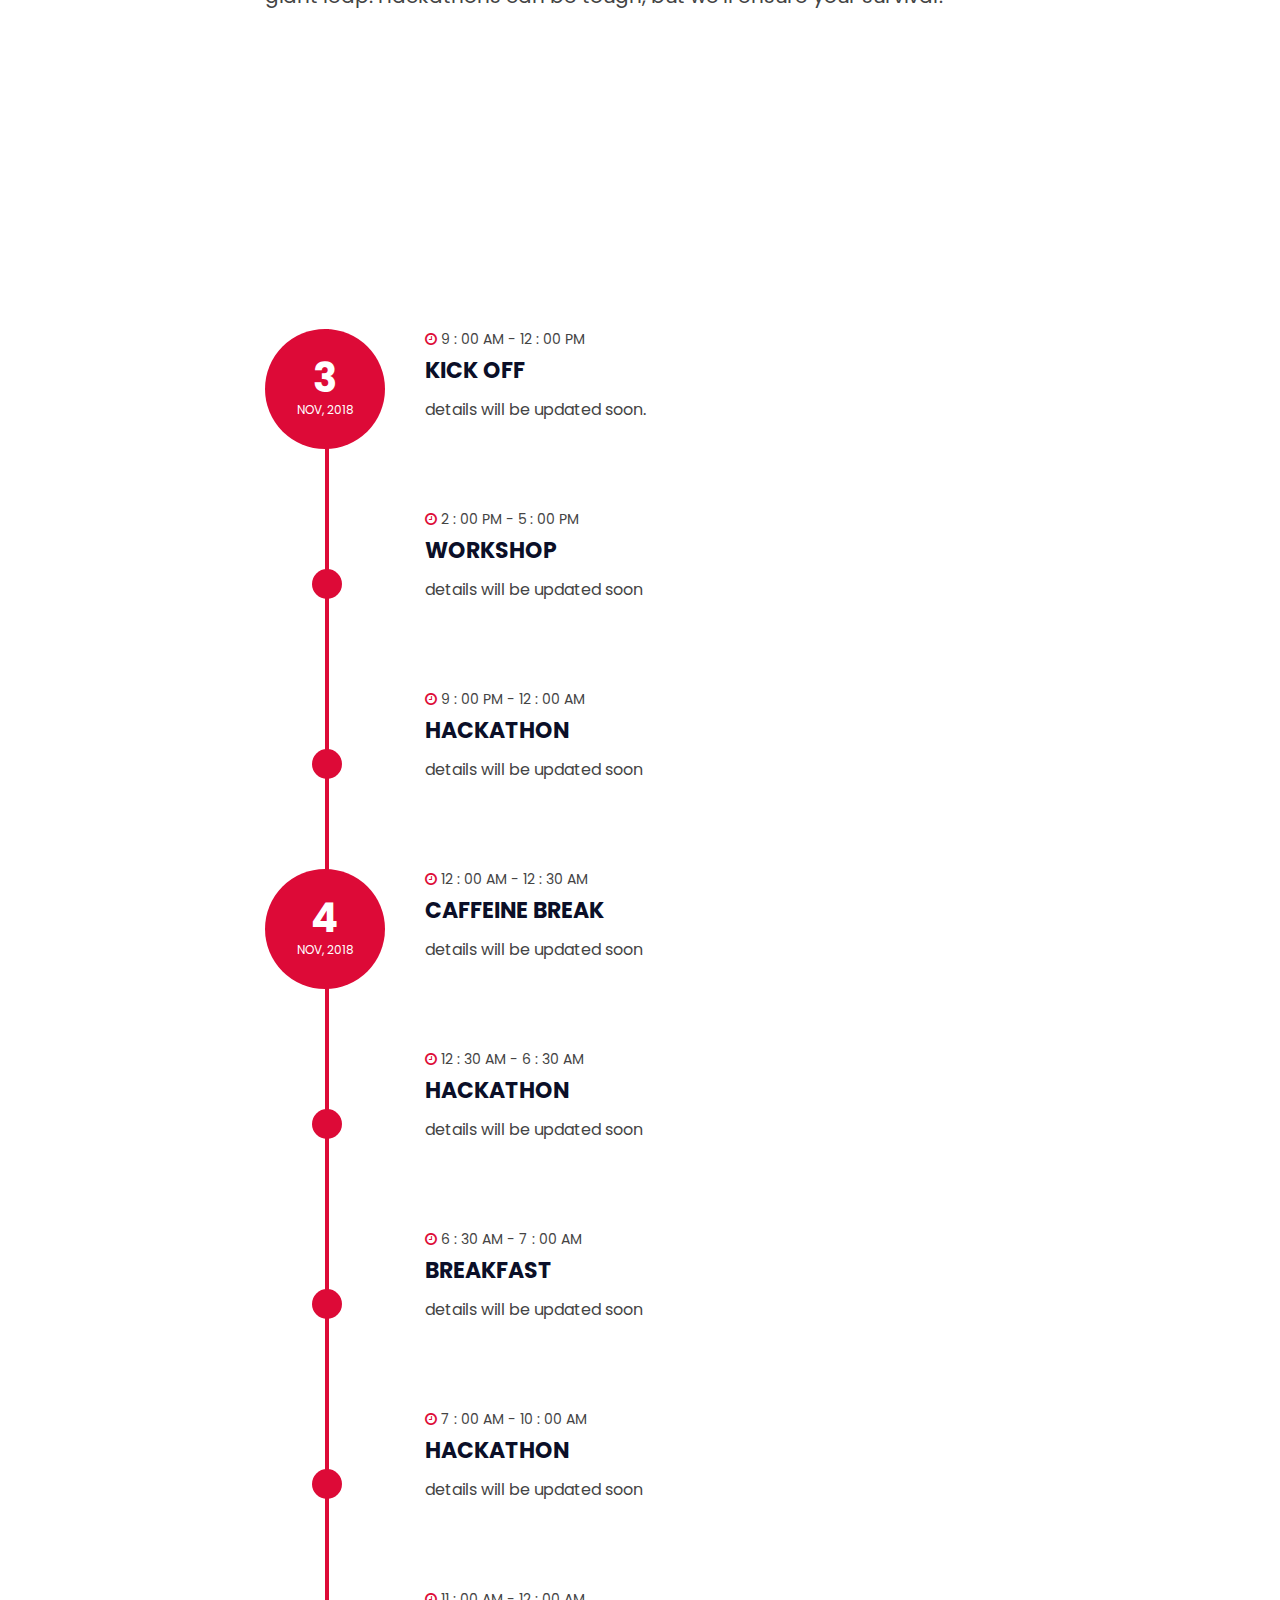
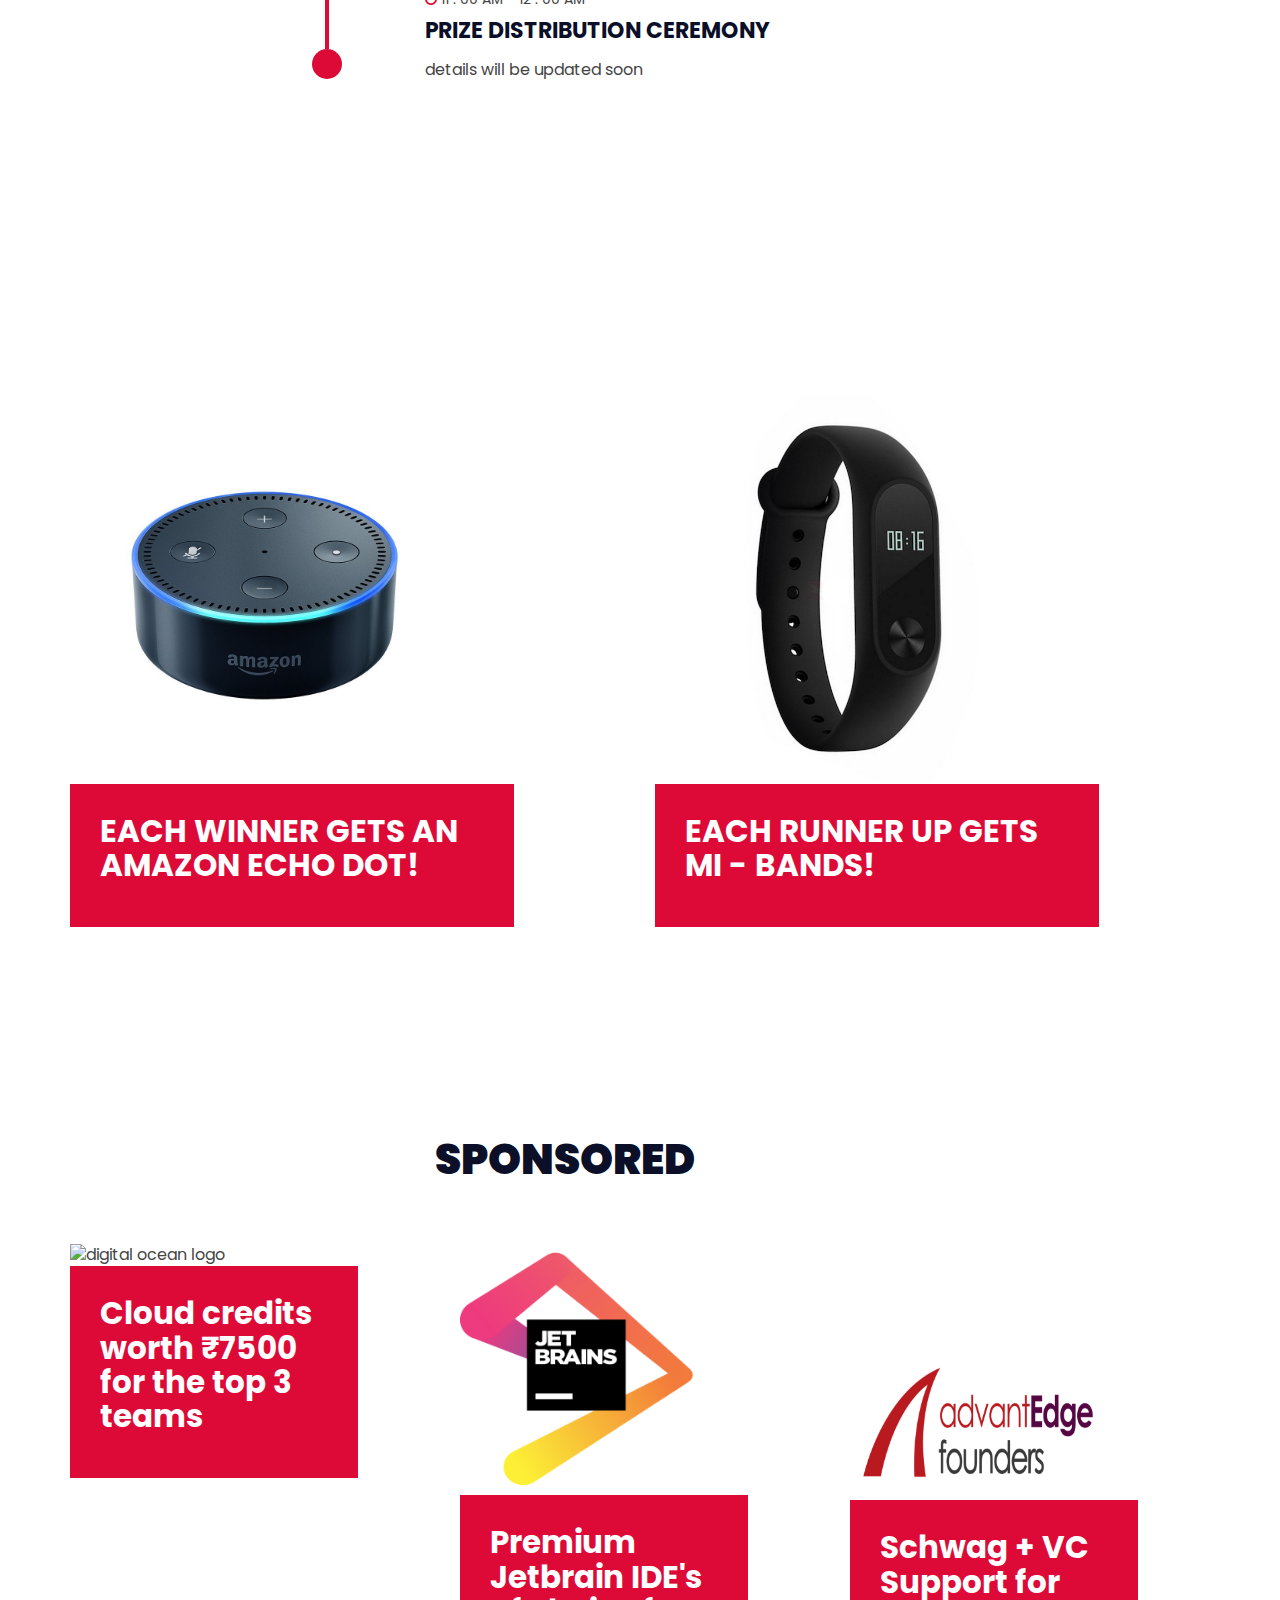
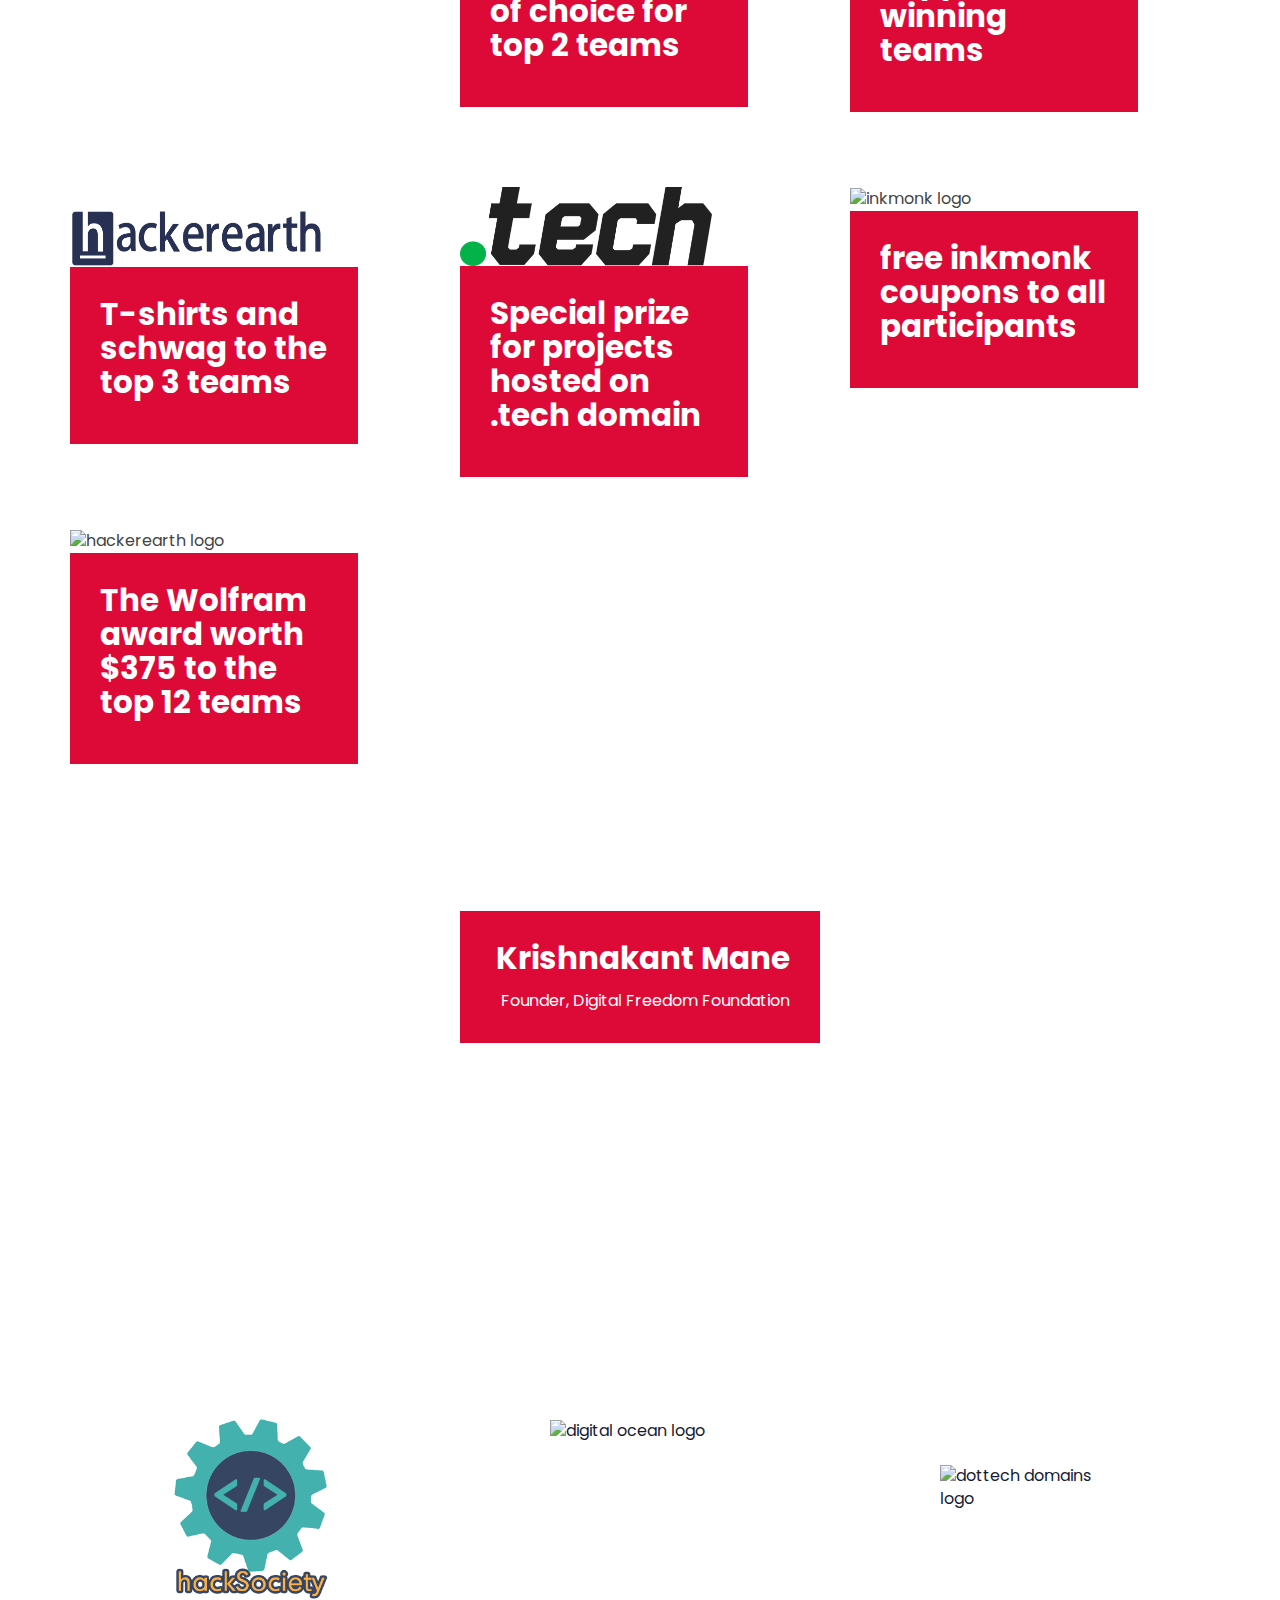
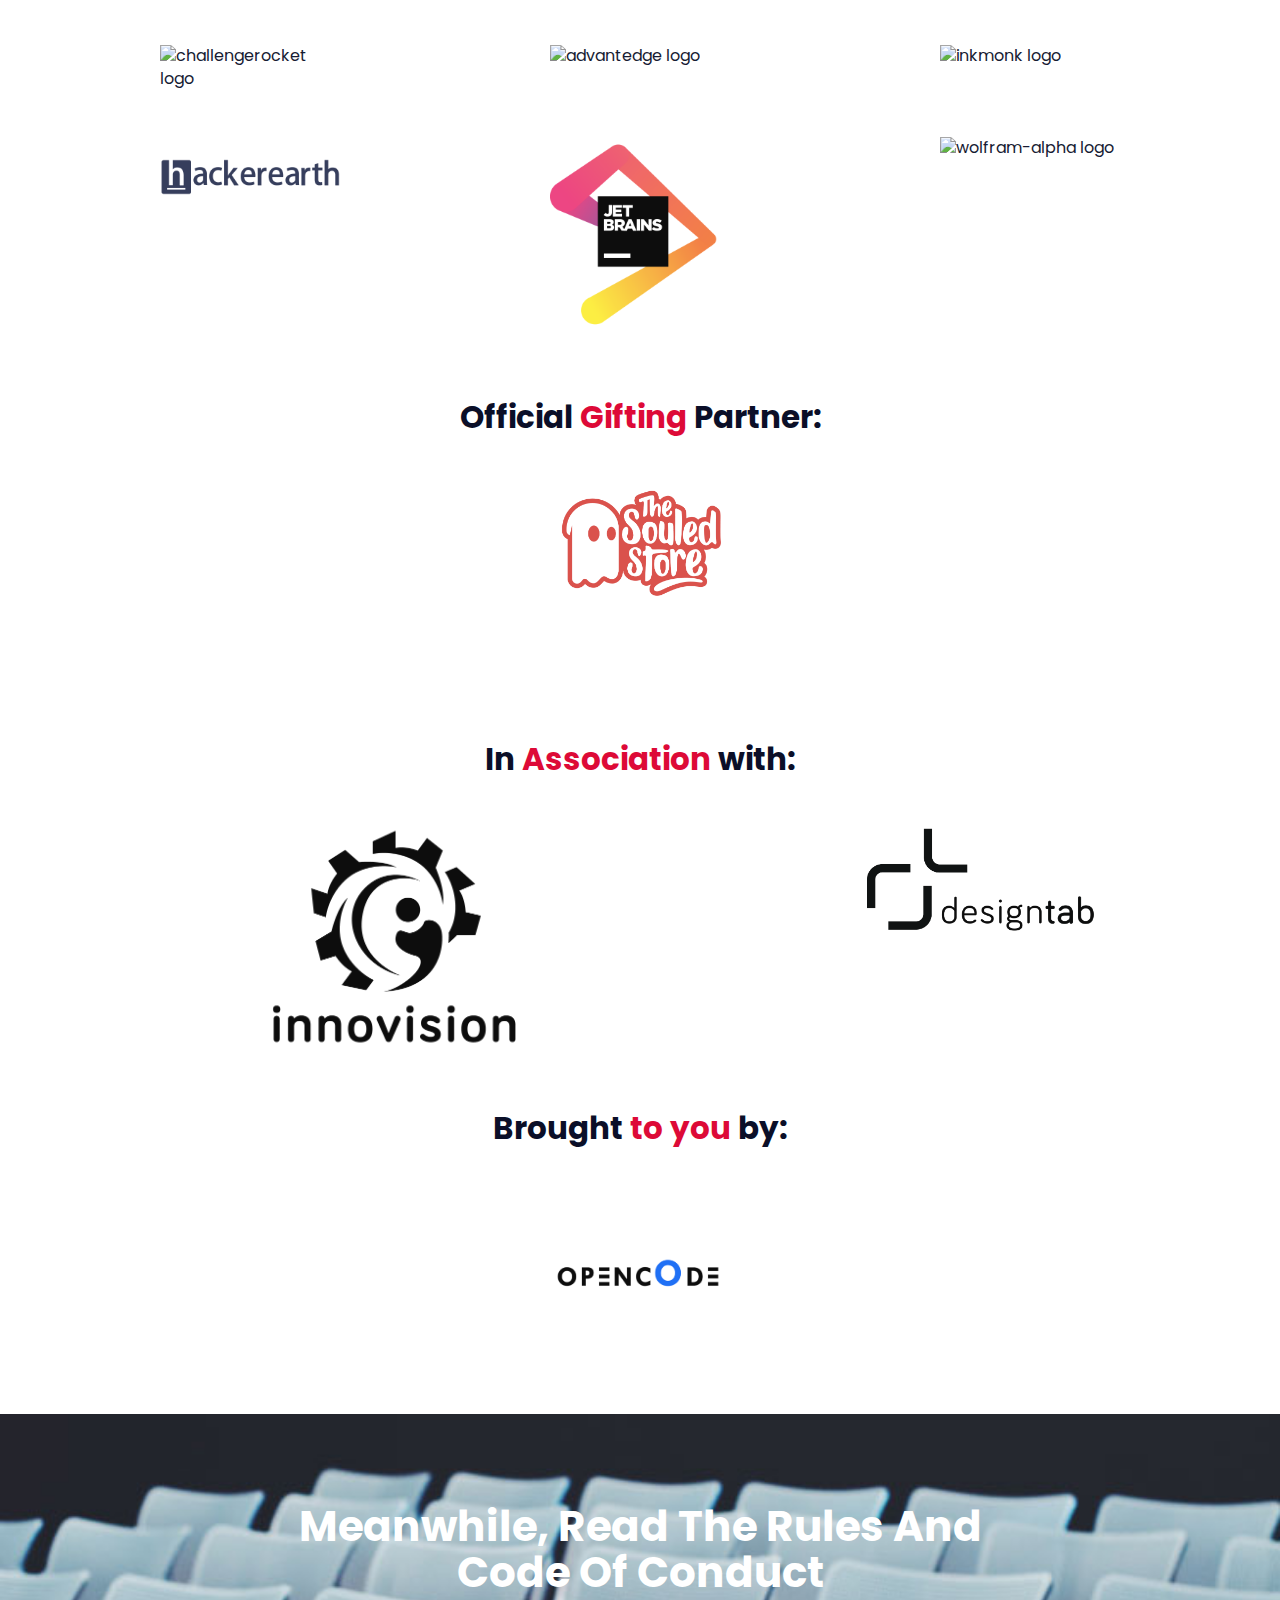
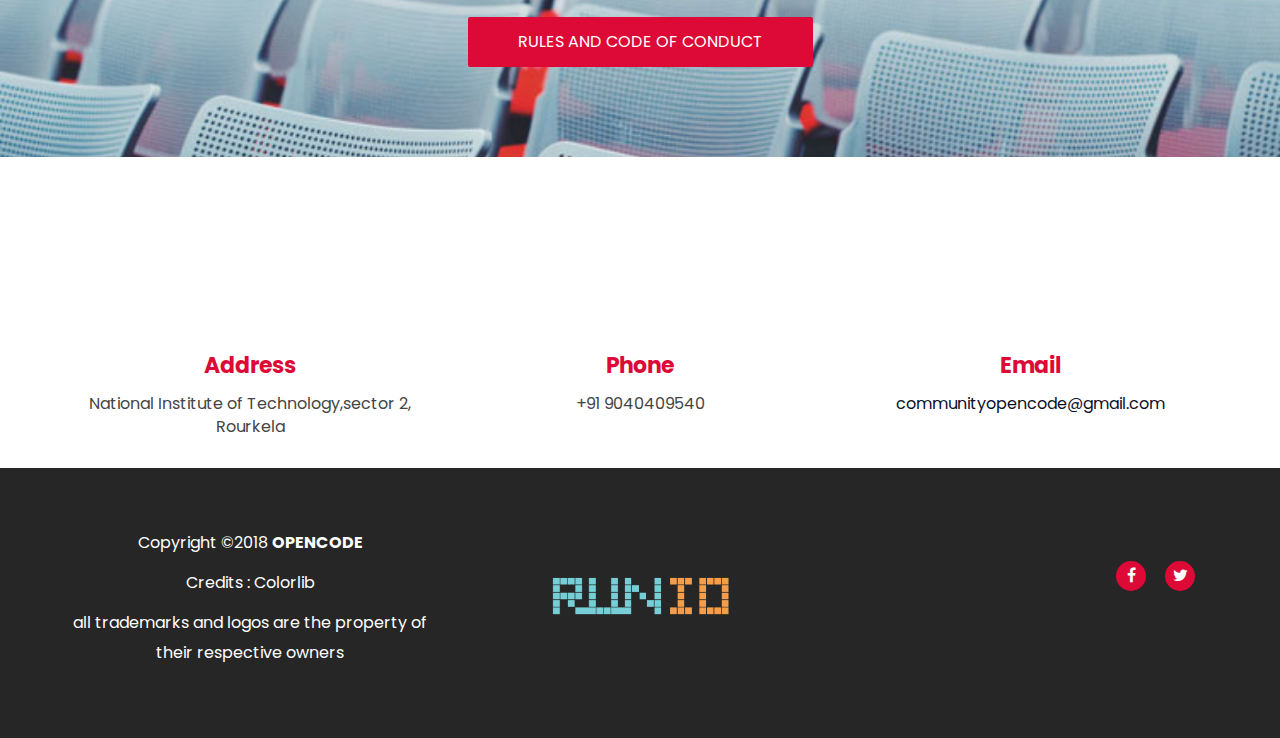
==== commit 24eaebb3: "add speakers" ====
--- a/public/index.html
+++ b/public/index.html
@@ -7,7 +7,7 @@
 	<meta name="description" content="Participate in Run IO Hackathon and build products for a sustainable future. The best products will win exciting prizes.We are waiting for you at NIT Rourkela on 2-4 November.">
 
 	<title>Run IO Hackathon | NITR</title>
-	
+
 <!--	favicon-->
     <link rel="icon" href="img/favicon.png" type="image/x-icon"/>
 
@@ -27,7 +27,7 @@
 
 	<!-- Custom stlylesheet -->
 	<link type="text/css" rel="stylesheet" href="css/style.css" />
-
+    <link type="text/css" rel="stylesheet" href="css/cards.css" />
 </head>
 <body>
 
@@ -202,7 +202,7 @@
 		</div>
 	</div>
 -->
-	
+
 
 	<!-- Video CTA -->
 <!--
@@ -241,13 +241,13 @@
 				<div class="section-title">
 					<h3 class="title"><span>Event</span> <span style="color: #dd0a37;">Schedule</span></h3>
 				</div>
-				
+
 				<!-- /section title -->
 
 				<div class="col-md-8 col-md-offset-2">
 
 					<div class="events-wrapper">
-						
+
 						<div class="event">
 							<div class="event-day">
 								<div>
@@ -337,7 +337,7 @@
 								<p>details will be updated soon</p>
 							</div>
 						</div>
-						
+
 					</div>
 
 				</div>
@@ -355,7 +355,7 @@
 				<!-- section title -->
 				<div class="section-title">
 					<h3 class="title"><span style="color: #dd0a37;">PRIZES</span></h3>
-					
+
 				</div>
             </div>
             <div class="row">
@@ -375,7 +375,7 @@
                             <img src="img/mi_bands.jpg">
                         </div>
                         <div class="sponsored-prizes-content">
-                           <h2>EACH RUNNER UP GETS MI - BANDS</h2>
+                           <h2>EACH RUNNER UP GETS MI - BANDS!</h2>
                        </div>
                     </div>
                 </div>
@@ -395,23 +395,23 @@
                        <div class="sponsored-prizes-img">
                           <img src="img/digital_ocean.png" alt="digital ocean logo">
                        </div>
-                       
+
                        <div class="sponsored-prizes-content">
                            <h2>Cloud credits worth ₹7500 for the top 3 teams</h2>
                        </div>
-                        
+
                     </div>
-                </div> 
+                </div>
                      <div class="col-md-4 col-sm-6">
                     <div class="sponsored-prizes">
                        <div class="sponsored-prizes-img">
                           <img src="img/sponsored_prizes_images/jetbrains.png" alt="jetbrains logo">
                        </div>
-                       
+
                        <div class="sponsored-prizes-content">
-                           <h2>Schwag for all + Premium Jetbrain IDE's of choice for top 2 teams</h2>
-                       </div>
-                        
+                           <h2>Premium Jetbrain IDE's of choice for top 2 teams</h2>
+                       </div>
+
                     </div>
                 </div>
                    <div class="col-md-4 col-sm-6"><br><br><br><br><br>
@@ -419,15 +419,15 @@
                        <div class="sponsored-prizes-img">
                           <img src="img/sponsored_prizes_images/advantedge.png" alt="advantedge  logo">
                        </div>
-                       
+
                        <div class="sponsored-prizes-content">
-                           <h2>Schwag + VC Support for winning team</h2>
-                       </div>
-                        
+                           <h2>Schwag + VC Support for winning teams</h2>
+                       </div>
+
                     </div>
-                </div>     
-                   
-                 
+                </div>
+
+
             </div><br><br>
                  <div class="row">
                     <div class="col-md-4 col-sm-6"><br>
@@ -435,11 +435,11 @@
                        <div class="sponsored-prizes-img">
                           <img src="img/sponsored_prizes_images/hackerearth.png" alt="hackerearth logo">
                        </div>
-                       
+
                        <div class="sponsored-prizes-content">
                            <h2>T-shirts and schwag to the top 3 teams</h2>
                        </div>
-                        
+
                     </div>
                 </div>
                    <div class="col-md-4 col-sm-6">
@@ -447,11 +447,11 @@
                        <div class="sponsored-prizes-img">
                           <img src="img/sponsored_prizes_images/dottech.png" alt="dottech  logo">
                        </div>
-                       
+
                        <div class="sponsored-prizes-content">
-                           <h2>.tech domain for every participant + special prize for top project hosted on .tech domain</h2>
-                       </div> 
-                        
+                           <h2>Special prize for projects hosted on .tech domain</h2>
+                       </div>
+
                     </div>
                 </div>
                    <div class="col-md-4 col-sm-6">
@@ -459,30 +459,43 @@
                        <div class="sponsored-prizes-img">
                           <img src="img/inkmonk.png" alt="inkmonk logo">
                        </div>
-                       
+
                        <div class="sponsored-prizes-content">
                            <h2>free inkmonk coupons to all  participants</h2>
                        </div>
-                        
+
+                    </div>
+                </div>
+                </div>
+                <div class="row">
+                    <div class="col-md-4 col-sm-6"><br>
+                    <div class="sponsored-prizes">
+                       <div class="sponsored-prizes-img">
+                          <img src="img/wolfram.png" alt="hackerearth logo">
+                       </div>
+
+                       <div class="sponsored-prizes-content">
+                           <h2>The Wolfram award worth $375 to the top 12 teams</h2>
+                       </div>
+
                     </div>
                 </div>
                 </div>
         </div>
     </div>
-    
-    
+
+
 	<div id="speakers" class="section">
 		<div class="container">
 			<!-- row -->
 			<div class="row">
 				<!-- section title -->
 				<div class="section-title">
-					<h3 class="title"><span>Our</span> <span style="color: #dd0a37;">Speakers</span></h3>
-					<p>(will be updated soon)</p>
-				</div>
-				
-
-<!--
+					<h3 class="title"><span style="color: #dd0a37;">Speakers </span> and <span style="color: #dd0a37;">Judges</span></h3>
+				</div>
+
+<div class="col-md-4 col-sm-6"></div>
+
 				<div class="col-md-4 col-sm-6">
 					<div class="speaker" data-toggle="modal" data-target="#speaker-modal-1">
 						<div class="speaker-img">
@@ -490,19 +503,18 @@
 						</div>
 						<div class="speaker-body">
 							<div class="speaker-social">
-								<a href="#"><i class="fa fa-facebook"></i></a>
-								<a href="#"><i class="fa fa-twitter"></i></a>
-								<a href="#"><i class="fa fa-instagram"></i></a>
-								<a href="#"><i class="fa fa fa-linkedin"></i></a>
+								<a href="https://www.facebook.com/krishnakant.mane"><i class="fa fa-facebook"></i></a>
+								<a href="https://twitter.com/kkmane?lang=en"><i class="fa fa-twitter"></i></a>
+								
 							</div>
 							<div class="speaker-content">
-								<h2>John Doe</h2>
-								<span>Manager, CEO</span>
-							</div>
-						</div>
-					</div>
-				</div>
--->
+								<h2>Krishnakant Mane</h2>
+								<span>Founder, Digital Freedom Foundation</span>
+							</div>
+						</div>
+					</div>
+				</div>
+
 				<!-- /speaker -->
 
 				<!-- speaker -->
@@ -638,21 +650,21 @@
 						<img src="./img/sponsor_1.png" alt="hacksociety logo">
 					</a>
 				</div>
-               
+
                 <div class="col-md-4 col-sm-4 col-xs-6">
 					<a href="https://www.digitalocean.com" class="sponsor">
 						<img src="./img/digital_ocean.png" alt="digital ocean logo">
 					</a>
 				</div>
-			
-			
+
+
 				<div class="col-md-4 col-sm-4 col-xs-6">
 				<br><br>
 					<a href="https://www.get.tech" class="sponsor">
 						<img src="./img/dottech.png" alt="dottech domains logo">
 					</a>
 				</div>
-            </div><br><br>			
+            </div><br><br>
 
             <div class="row">
 				<div class="col-md-4 col-sm-4 col-xs-6">
@@ -660,14 +672,14 @@
 						<img src="./img/challengerocket.png" alt="challengerocket logo">
 					</a>
 				</div>
-				
+
 				<div class="col-md-4 col-sm-4 col-xs-6">
 					<a href="http://advantedge.vc/" class="sponsor">
 						<img src="./img/advantedge.png" alt="advantedge logo">
 					</a>
 				</div>
 
-              
+
 
 				<div class="col-md-4 col-sm-4 col-xs-6">
 					<a href="https://www.inkmonk.com" class="sponsor">
@@ -675,7 +687,7 @@
 					</a>
 				</div>
             </div><br><br>
-            
+
             <div class="row">
                <div class="col-md-4 col-sm-4 col-xs-6"><br>
 					<a href="https://hackerearth.com" class="sponsor">
@@ -684,22 +696,29 @@
 				</div>
                 <div class="col-md-4 col-sm-4 col-xs-6">
 					<a href="https://www.jetbrains.com" class="sponsor">
-						<img src="./img/jetbrains.png" alt="hackerearth logo">
-					</a>
-				</div>
-				
+						<img src="./img/jetbrains.png" alt="jetbrains logo">
+					</a>
+				</div>
+
 				<div class="col-md-4 col-sm-4 col-xs-6">
-<!--
-					<a href="https://hackerearth.com" class="sponsor">
-						<img src="./img/hackerearth.png" alt="hackerearth logo">
-					</a>
--->
-				</div>
-                
+					<a href="https://wolfram.com" class="sponsor">
+						<img src="./img/wolfram.png" alt="wolfram-alpha logo">
+					</a>
+				</div>
+
             </div><br><br><br>
-
-				
-				
+            <div class="row">
+             <h2 class="title text-center">Official <span style="color: #dd0a37">Gifting</span> Partner:</h2>
+              <div class="col-md-4 col-sm-4 col-xs-6"></div>
+                <div class="col-md-4 col-sm-4 col-xs-6"><br>
+					<a href="https://thesouledstore.com" class="sponsor">
+						<img src="./img/souled_store.png" alt="hackerearth logo">
+					</a>
+				</div>
+            </div><br><br>
+
+
+
 				<!-- sponsor -->
 <!--
 				<div class="col-md-3 col-sm-4 col-xs-6">
@@ -722,13 +741,12 @@
 
 <!--			</div>-->
 			<!-- /row -->
-			
-		
+
+
 		<!-- /container -->
 	</div>
 	<!-- /Sponsors -->
-<h4 class="lead text-center">Want to become a sponsor? Drop us a mail at <span style="color: #dd0a37">communityopencode@gmail.com</span></h4>
-	
+
 
 </div>
 
@@ -748,9 +766,9 @@
 				</div>
     </div>
 </div>
- 
+
   <br><br>
-  
+
 <div class="container">
    <h2 class="title text-center">Brought <span style="color: #dd0a37">to you </span>by:</h2>
     <div class="row">
@@ -853,7 +871,7 @@
 							<img class="logo-img" src="./img/logo.png" alt="logo">
 						</a>
 					</div>
-				</div>        
+				</div>
 				<!-- /footer logo -->
 
 				<!-- contact social -->
@@ -869,12 +887,12 @@
 
 				<!-- copyright -->
 				<div class="col-md-4 col-md-pull-8 copyright">
-				
+
                     <p>Copyright &copy;2018 <strong>OPENCODE</strong></p>
-                    <p>Credits : <span><a style="color: white" href="https://colorlib.com" target="_blank">Colorlib</a></span></p> 
+                    <p>Credits : <span><a style="color: white" href="https://colorlib.com" target="_blank">Colorlib</a></span></p>
 <p>all trademarks and logos are the property of their respective owners</p>
-                    
-                     
+
+
 				</div>
 				<!-- /copyright -->
 
--- a/public/css/style.css
+++ b/public/css/style.css
@@ -1150,3 +1150,6 @@
   -webkit-transition: 0.3s all;
   transition: 0.3s all;
 }
+
+
+
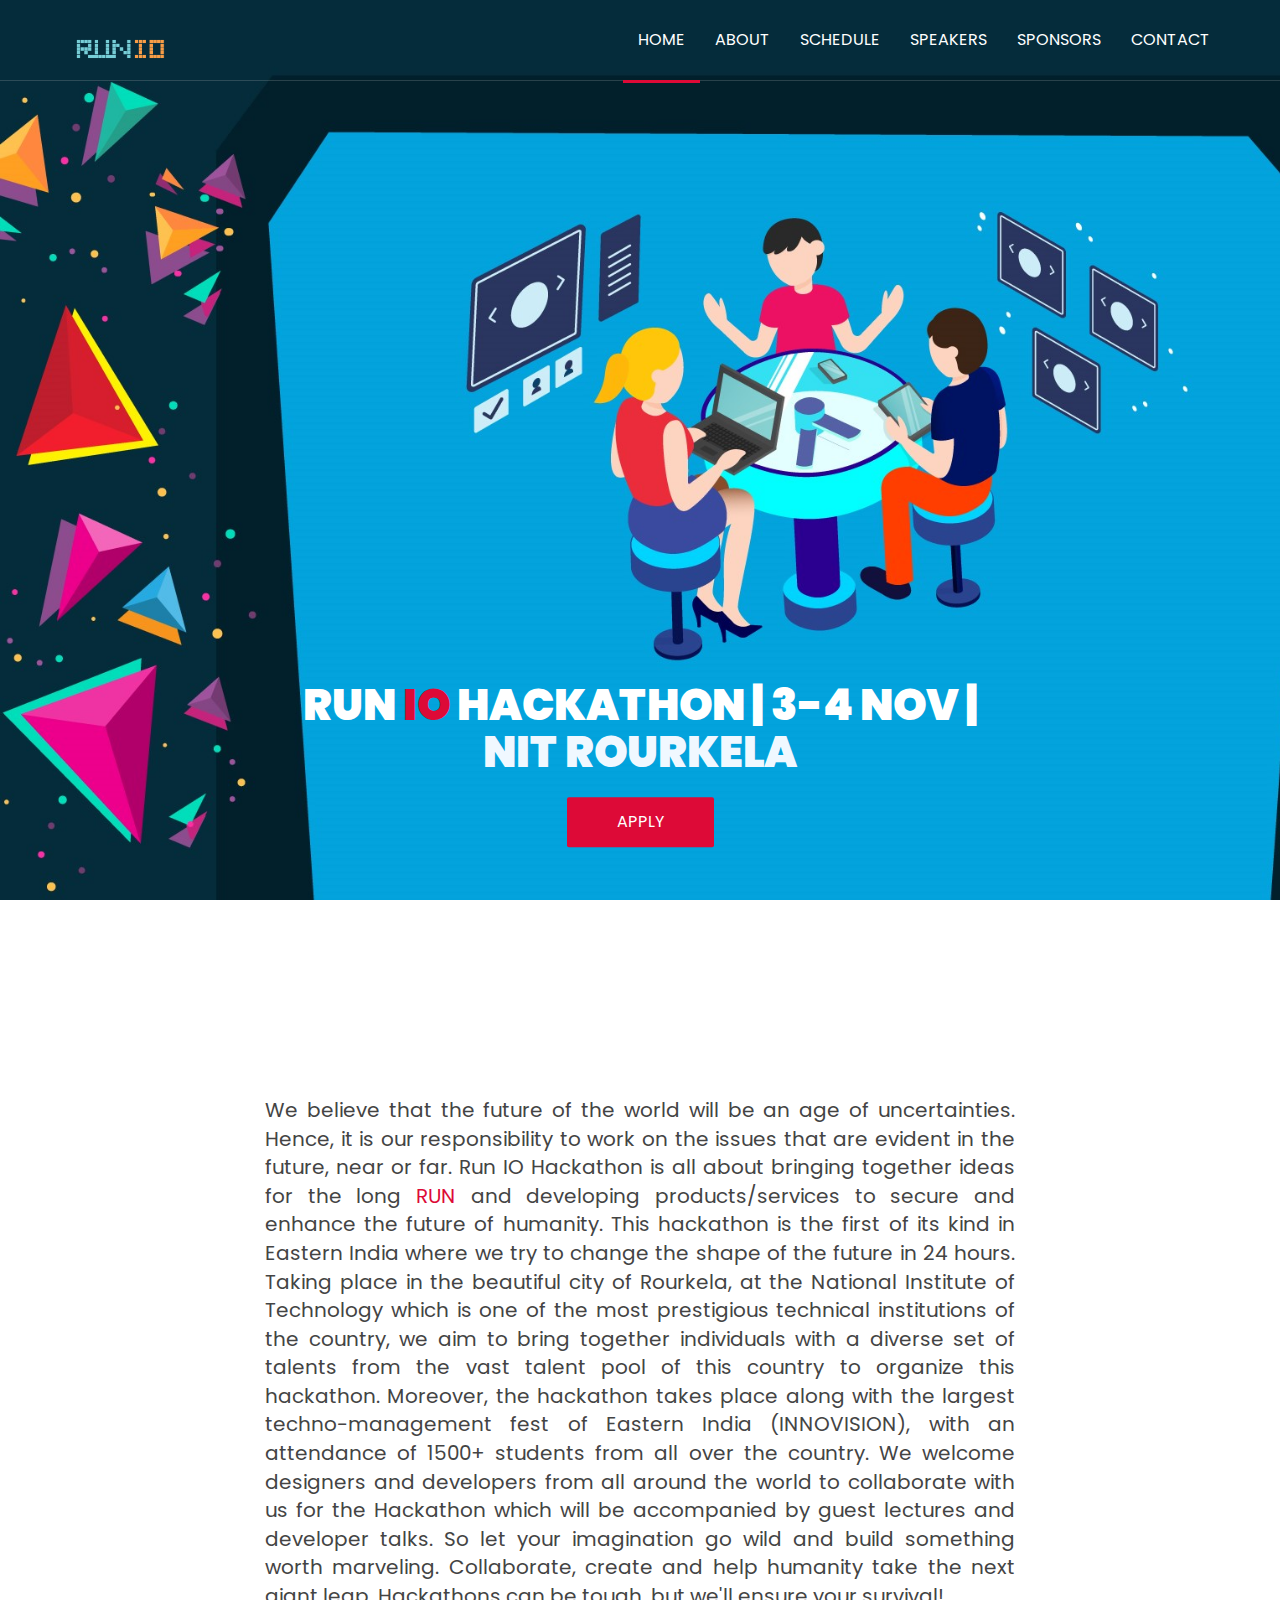
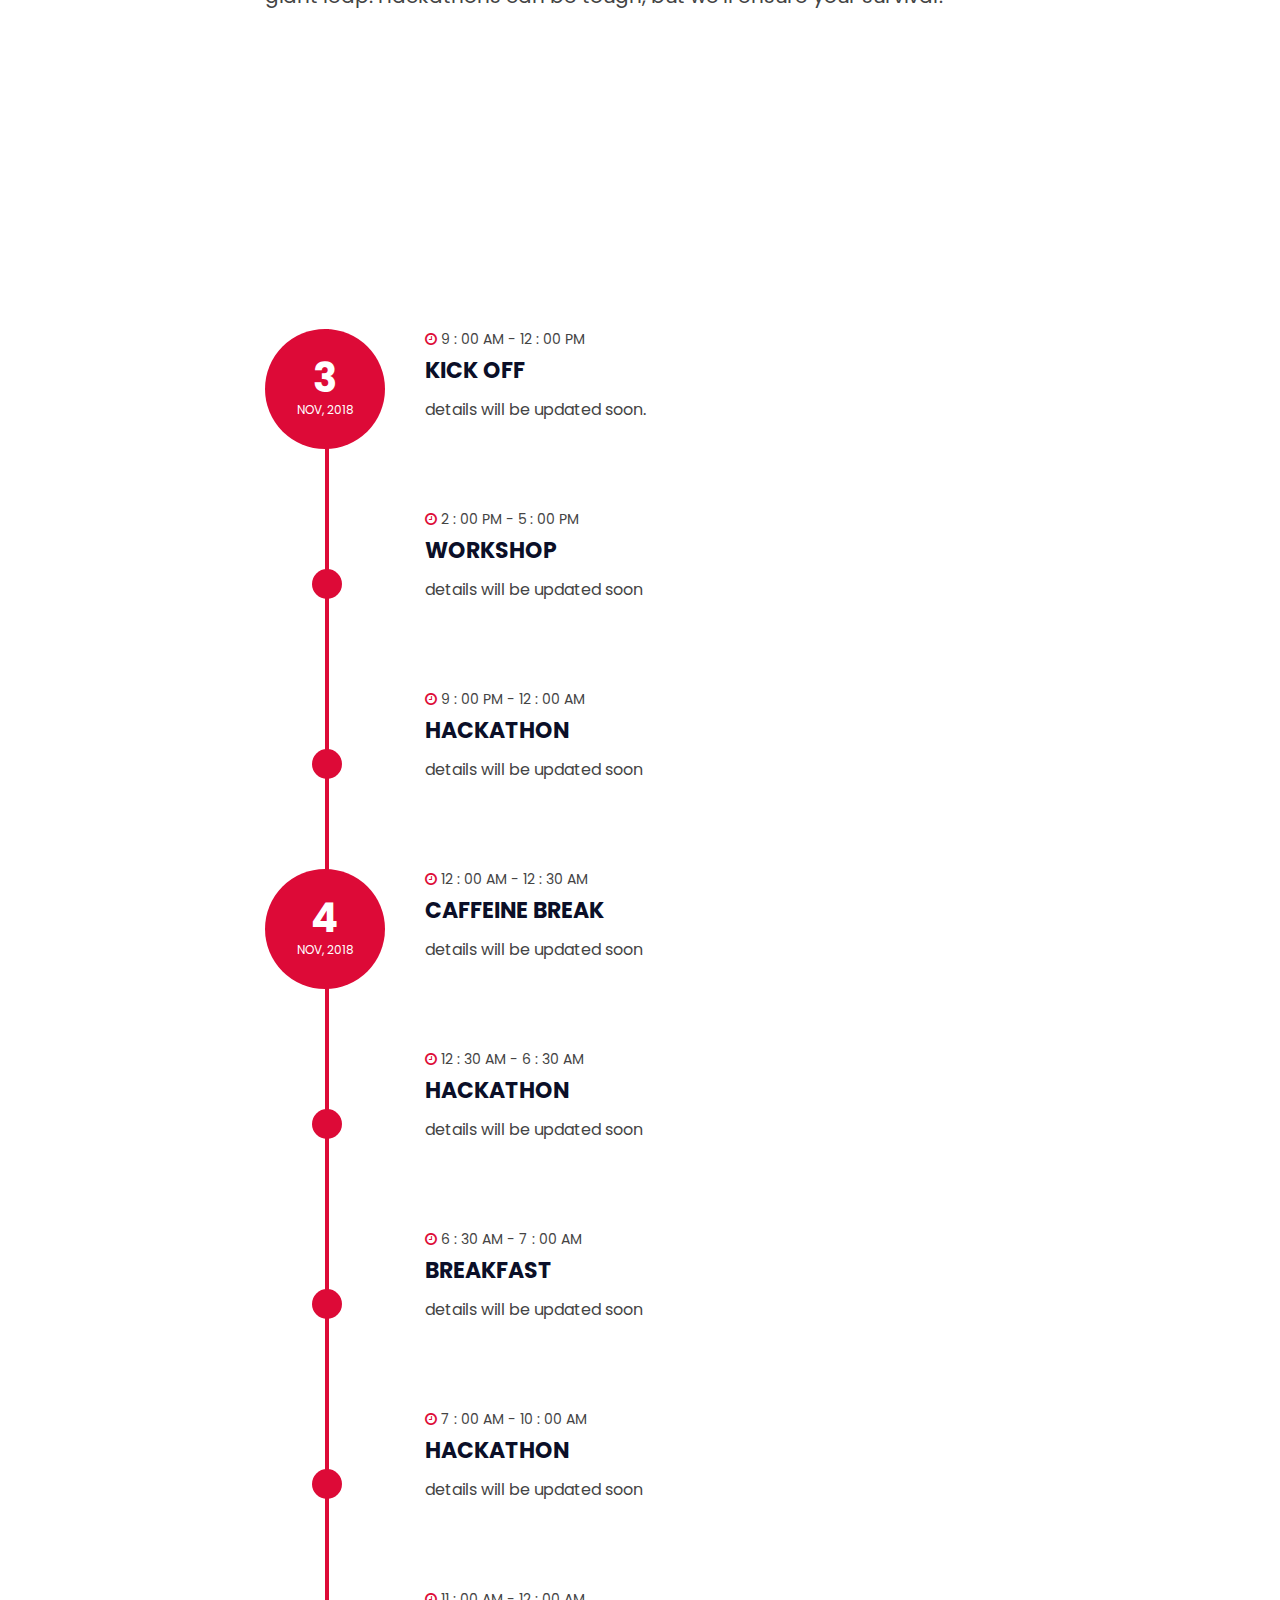
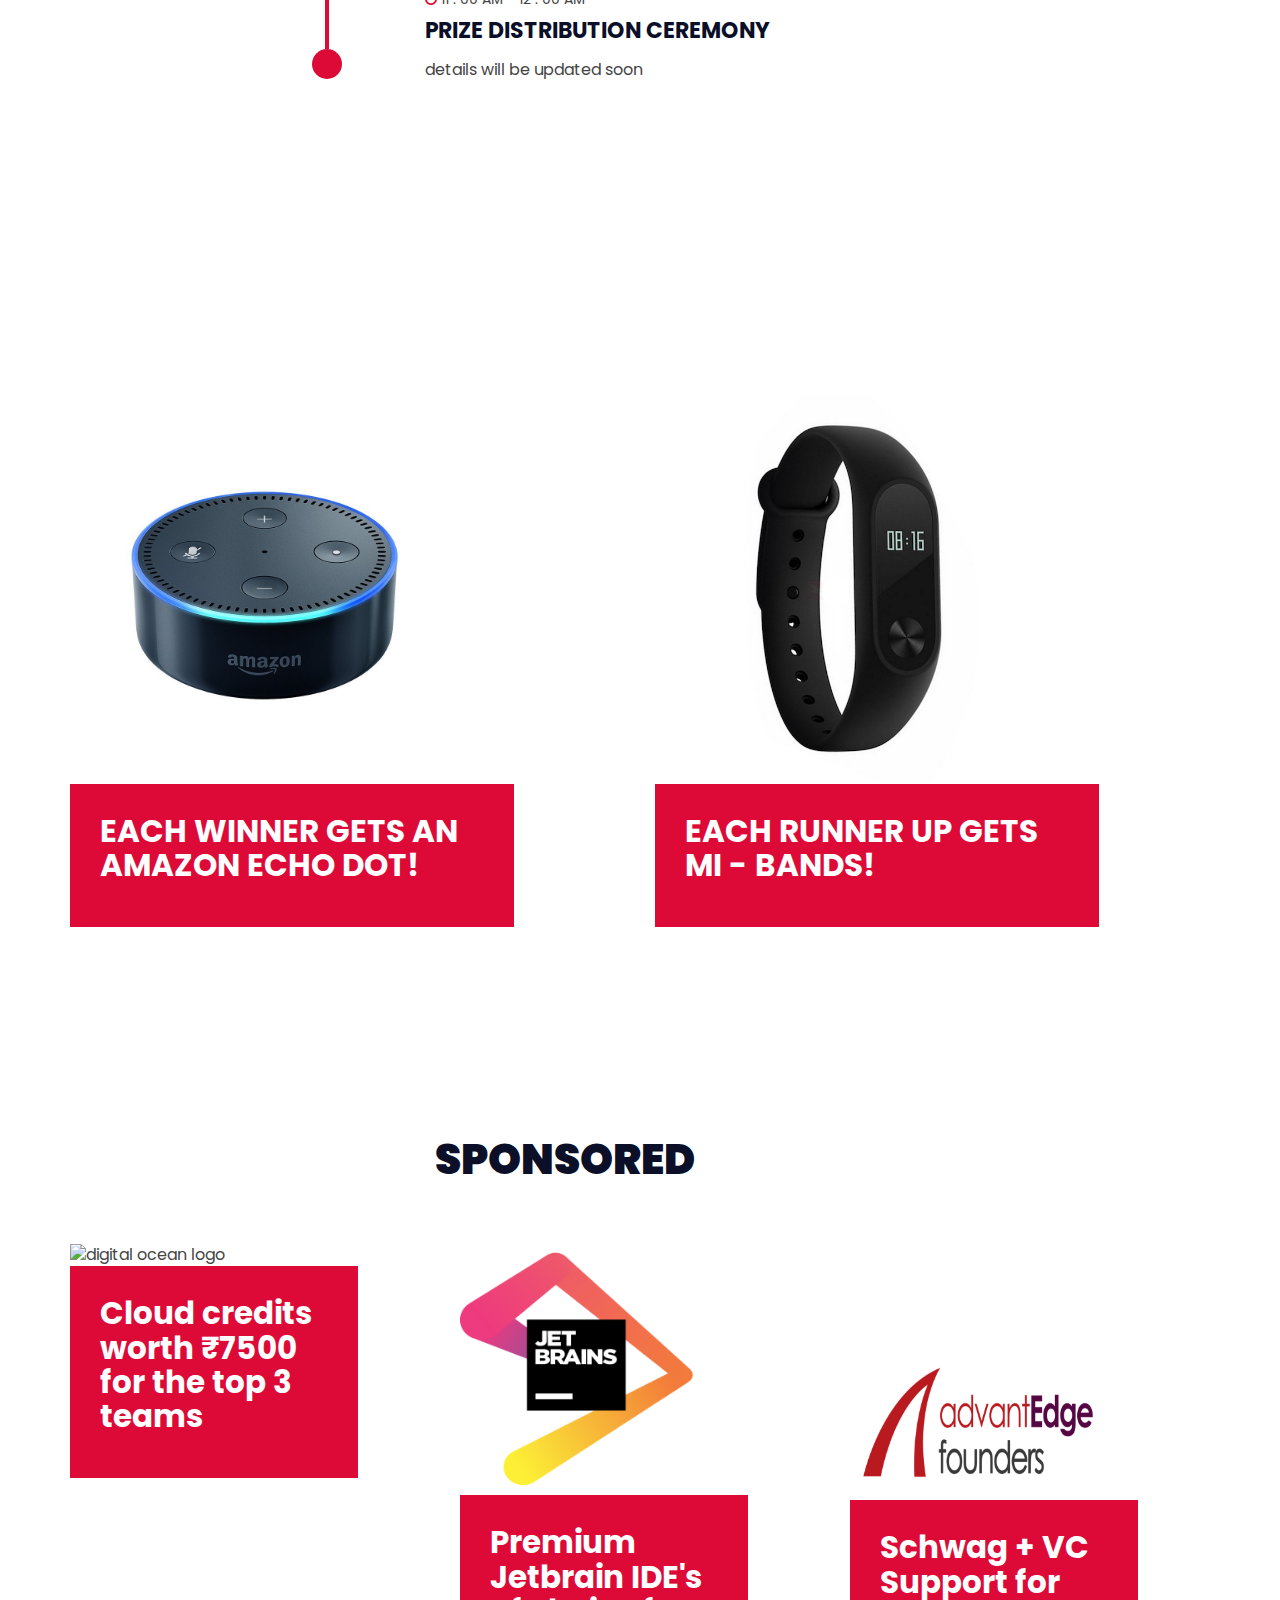
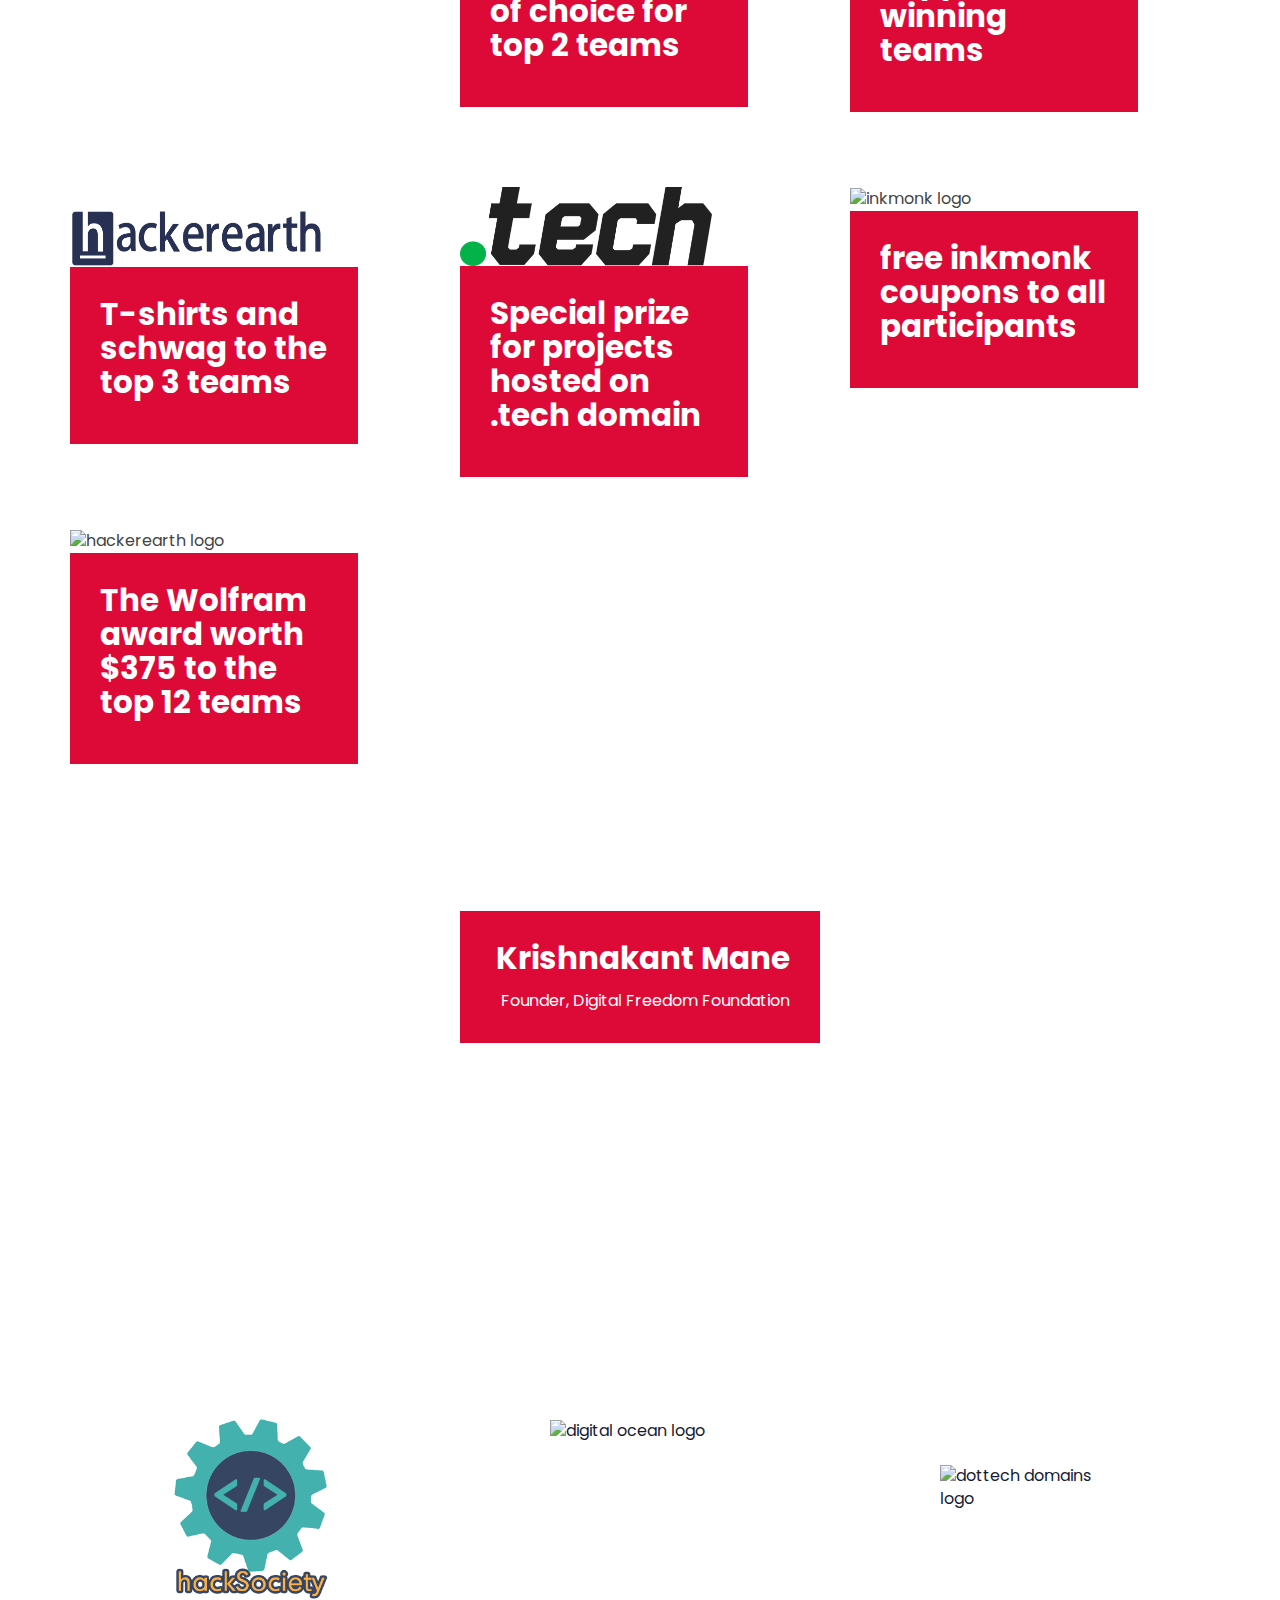
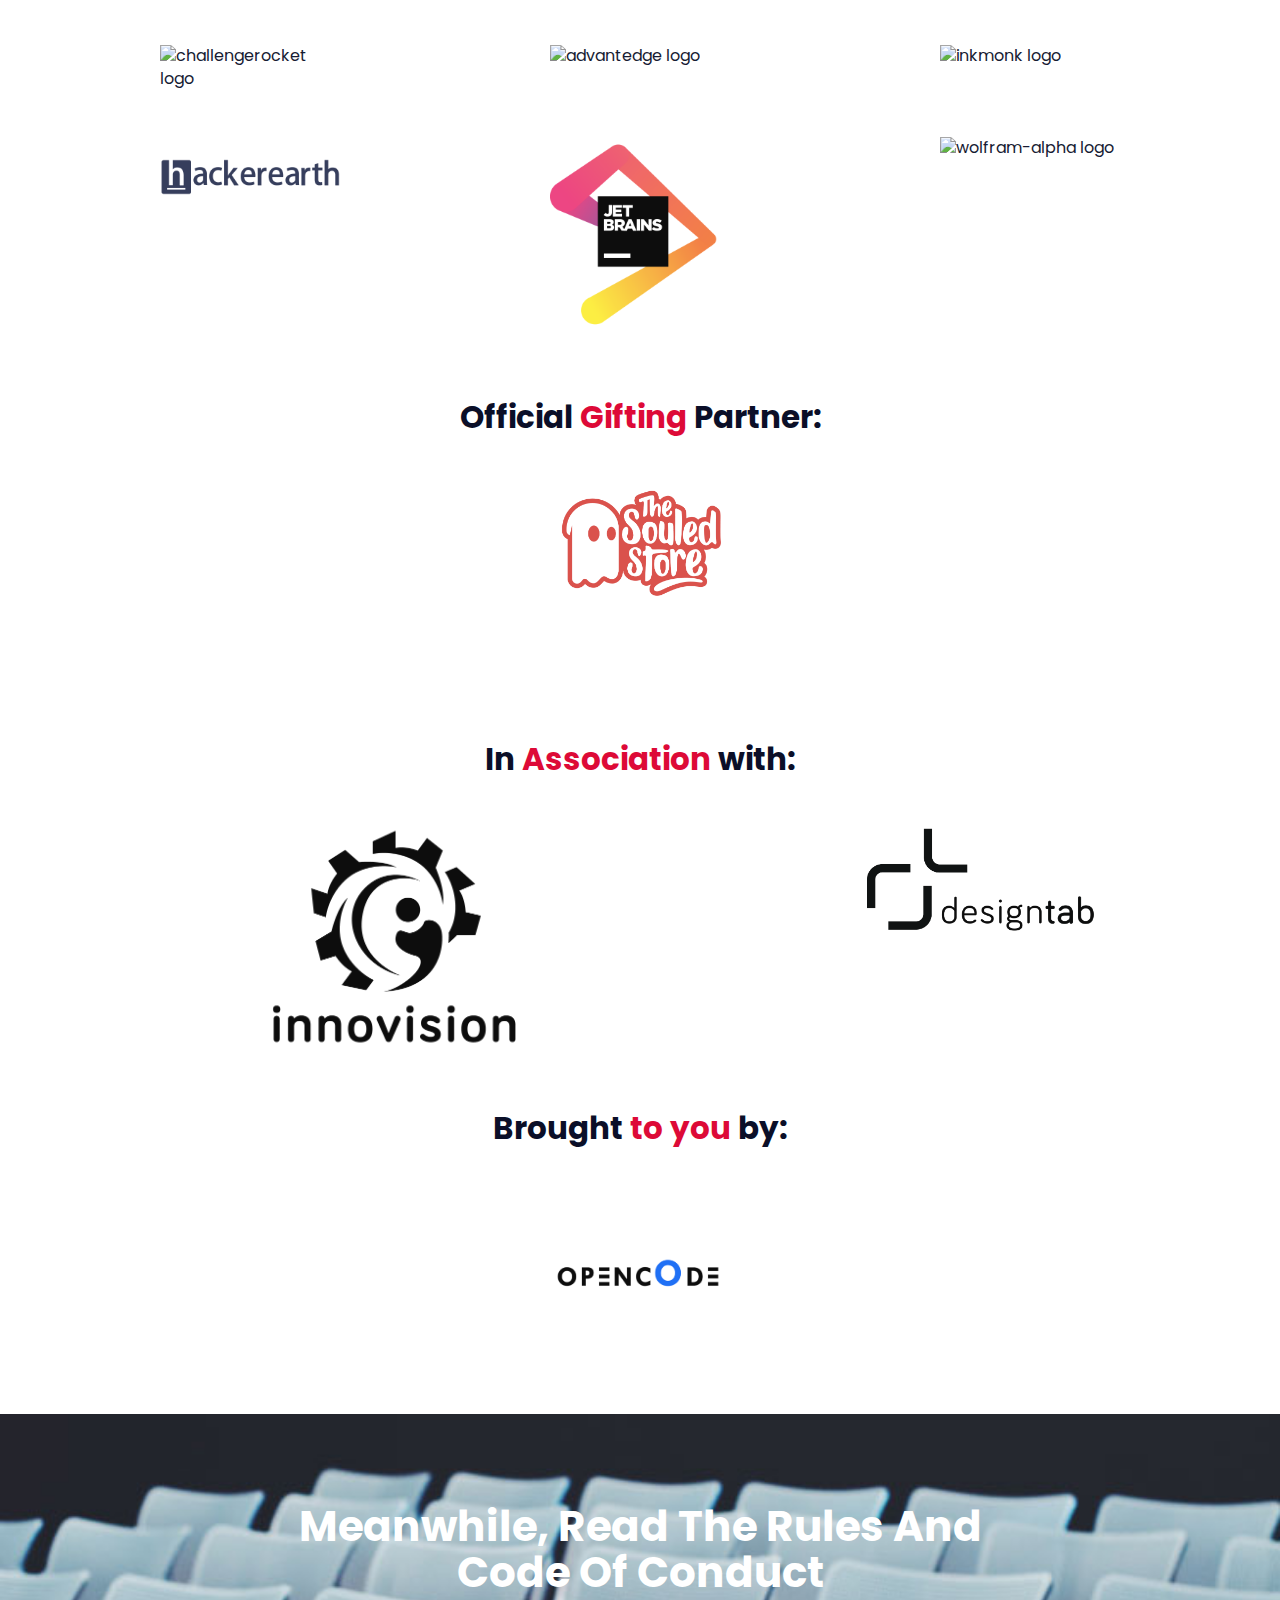
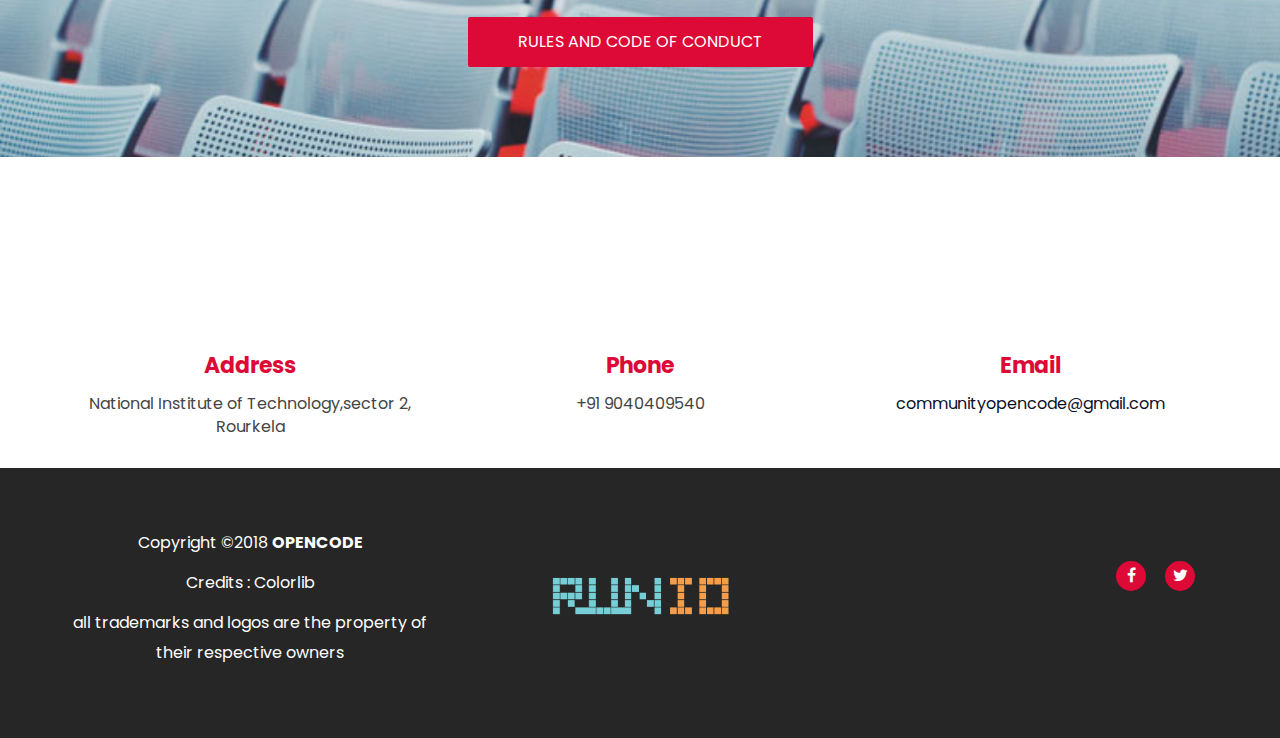
==== commit 413d641b: "registration open" ====
--- a/public/index.html
+++ b/public/index.html
@@ -87,7 +87,7 @@
 						<div class="home-content">
 							<h1>RUN <span style="color: #dd0a37">IO</span> HACKATHON | 3-4  NOV | <span style="color: aliceblue">NIT ROURKELA</span> </h1>
 							<h4 class="lead"></h4>
-							<a href="#" class="main-btn">Registration opens soon</a>
+							<a href="https://hacksociety.tech/attend/hackathon/45" class="main-btn">Apply</a>
 						</div>
 					</div>
 					<!-- /home content -->
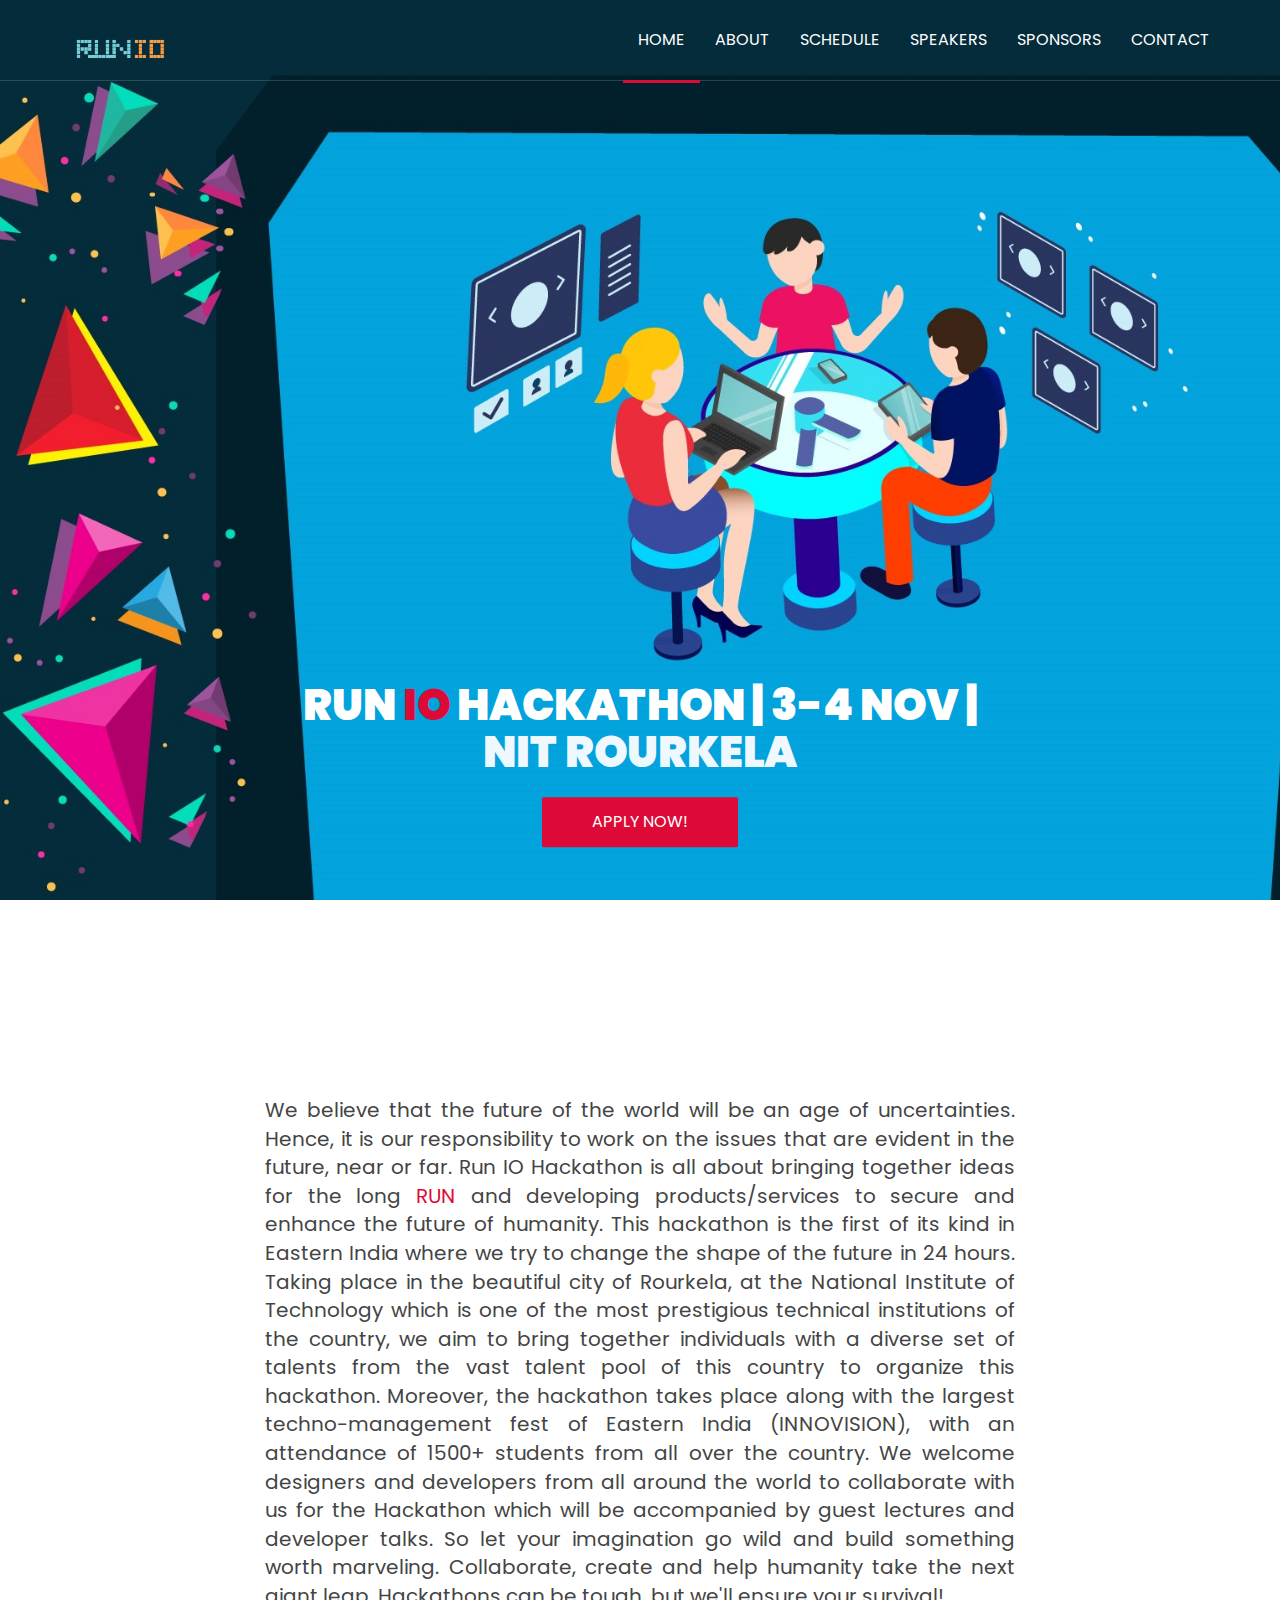
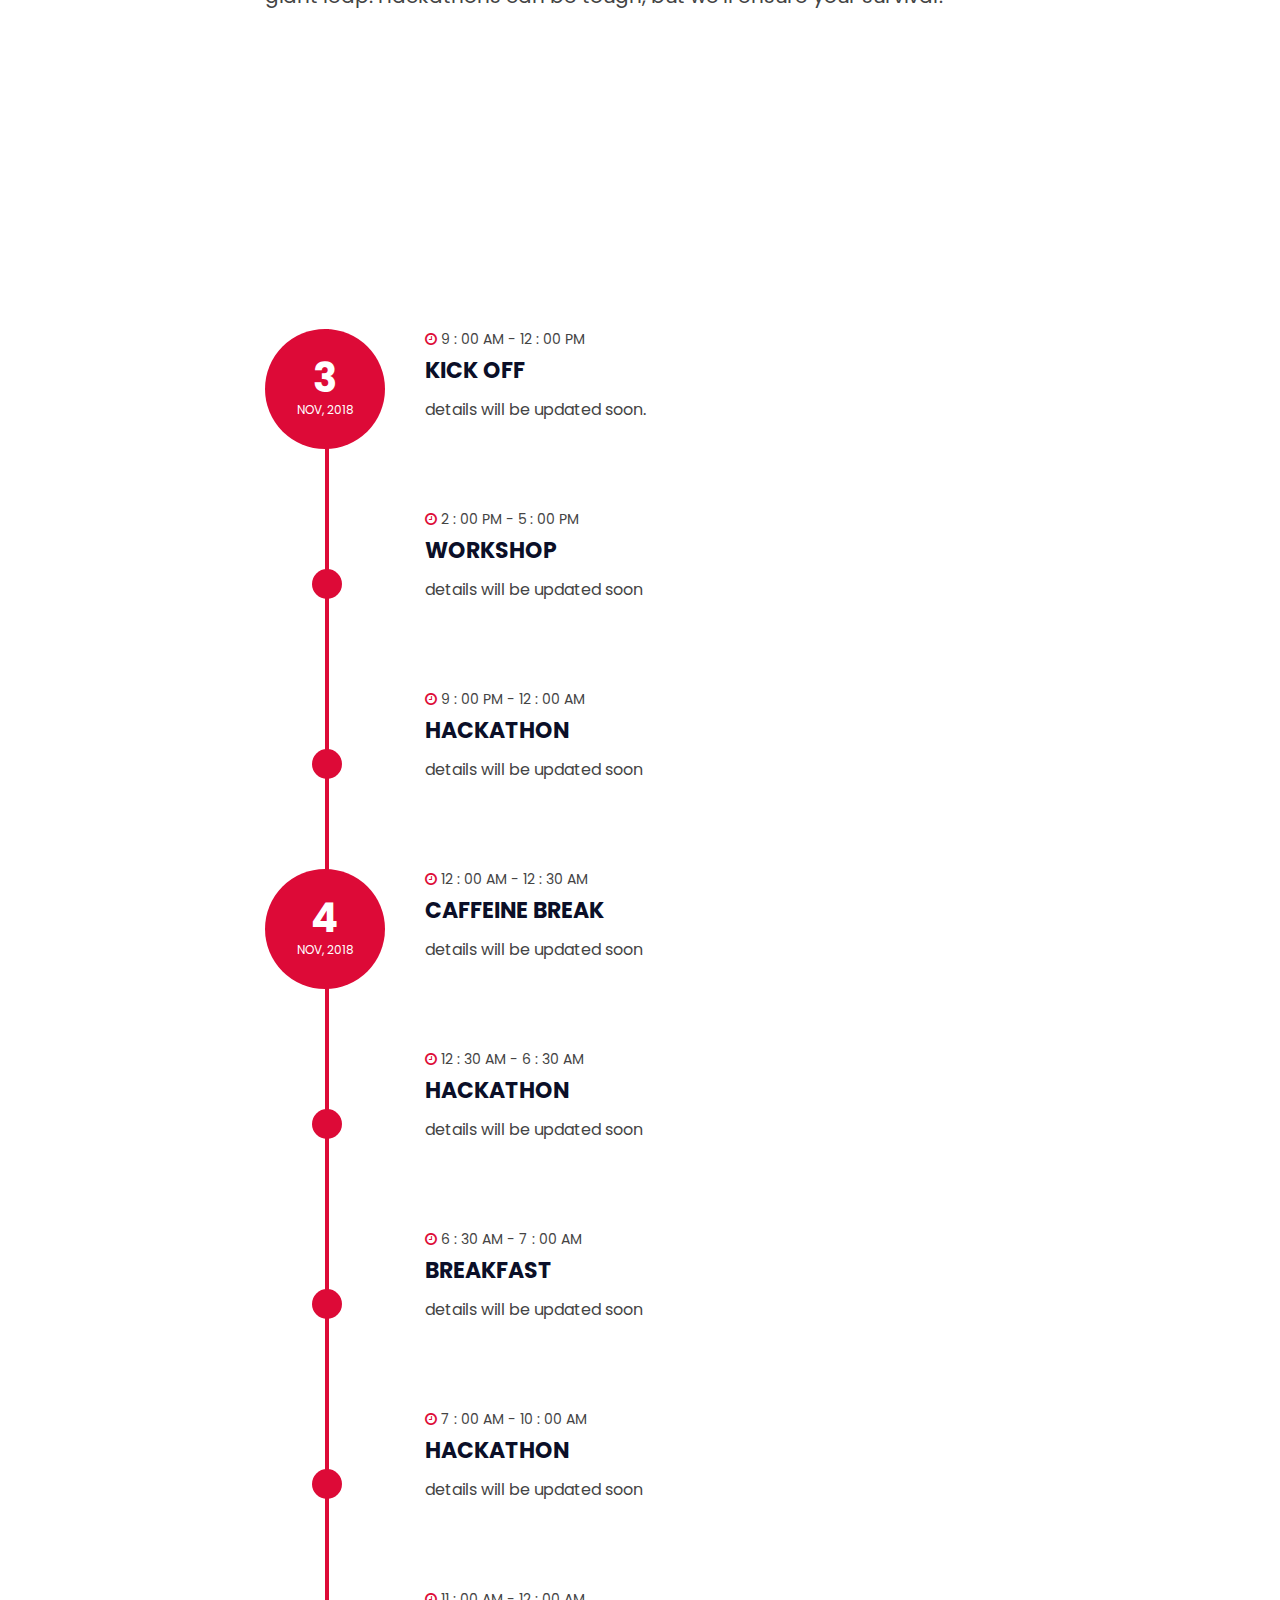
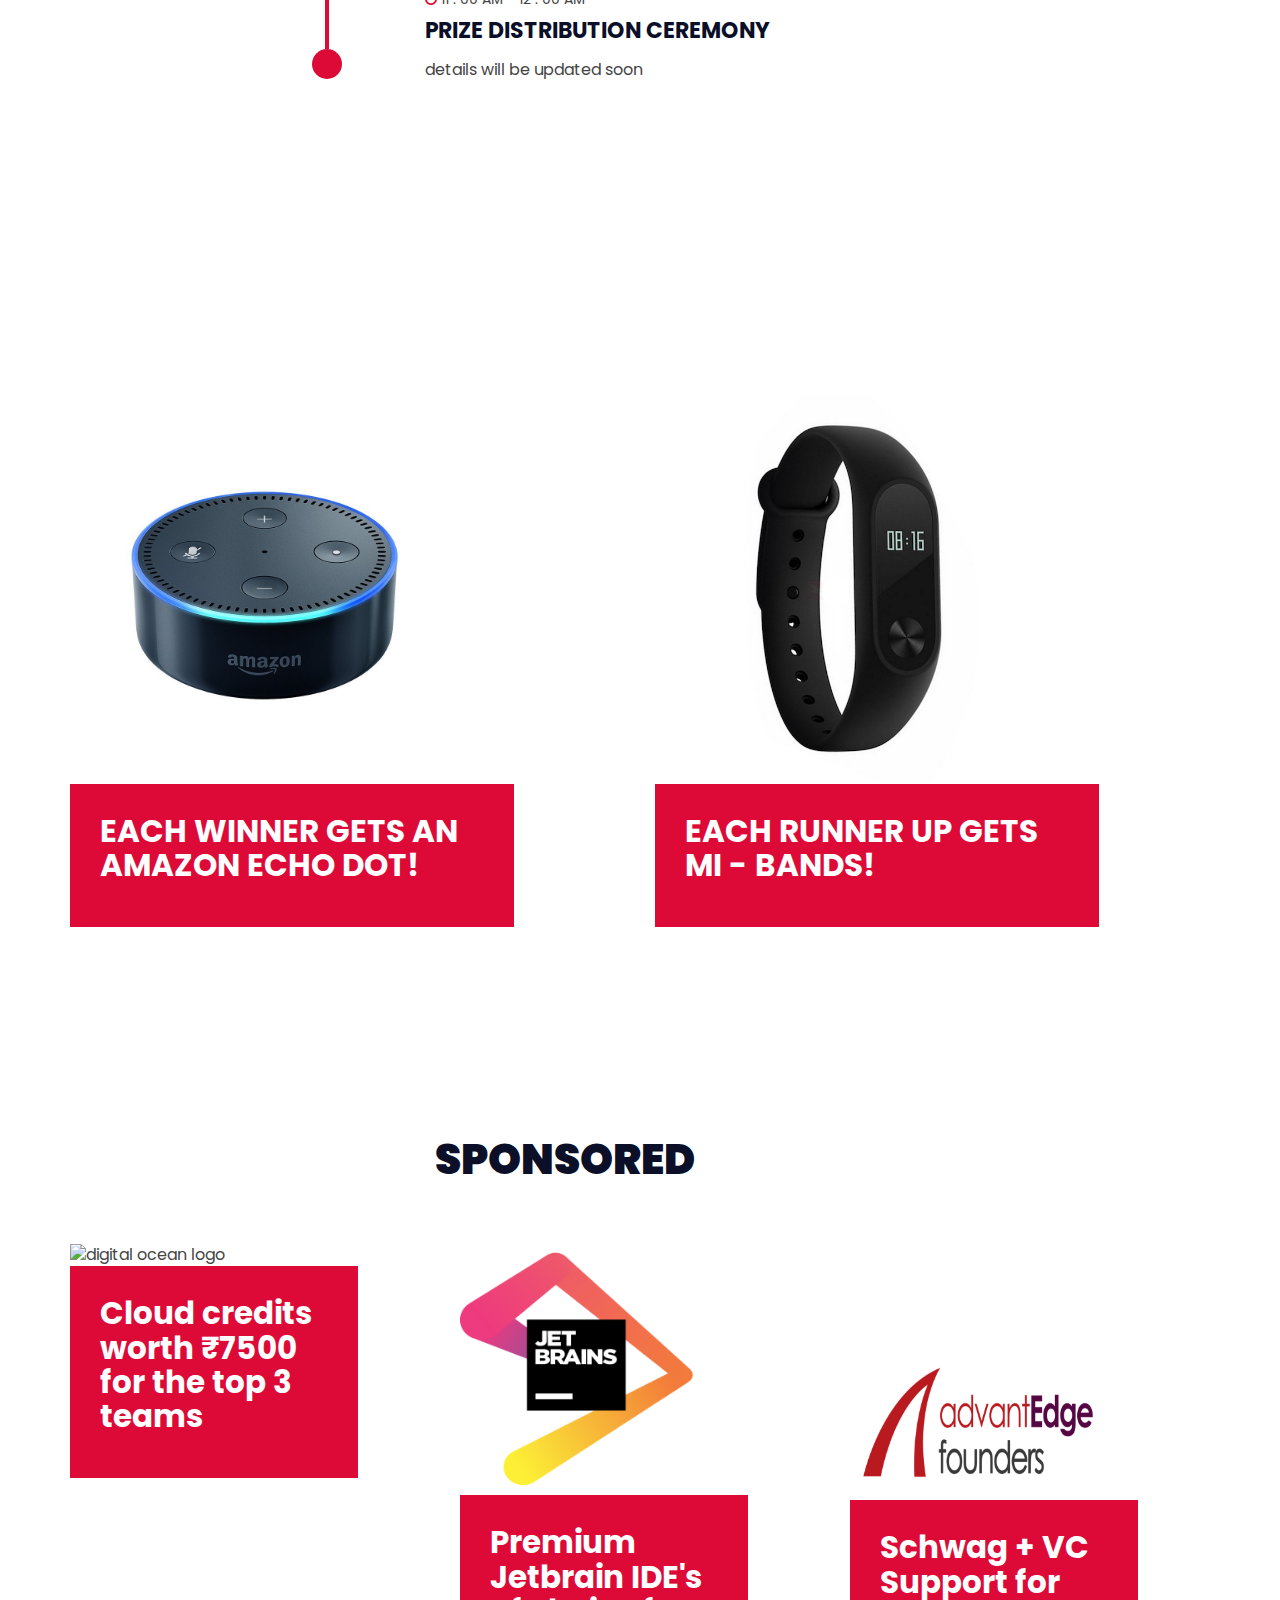
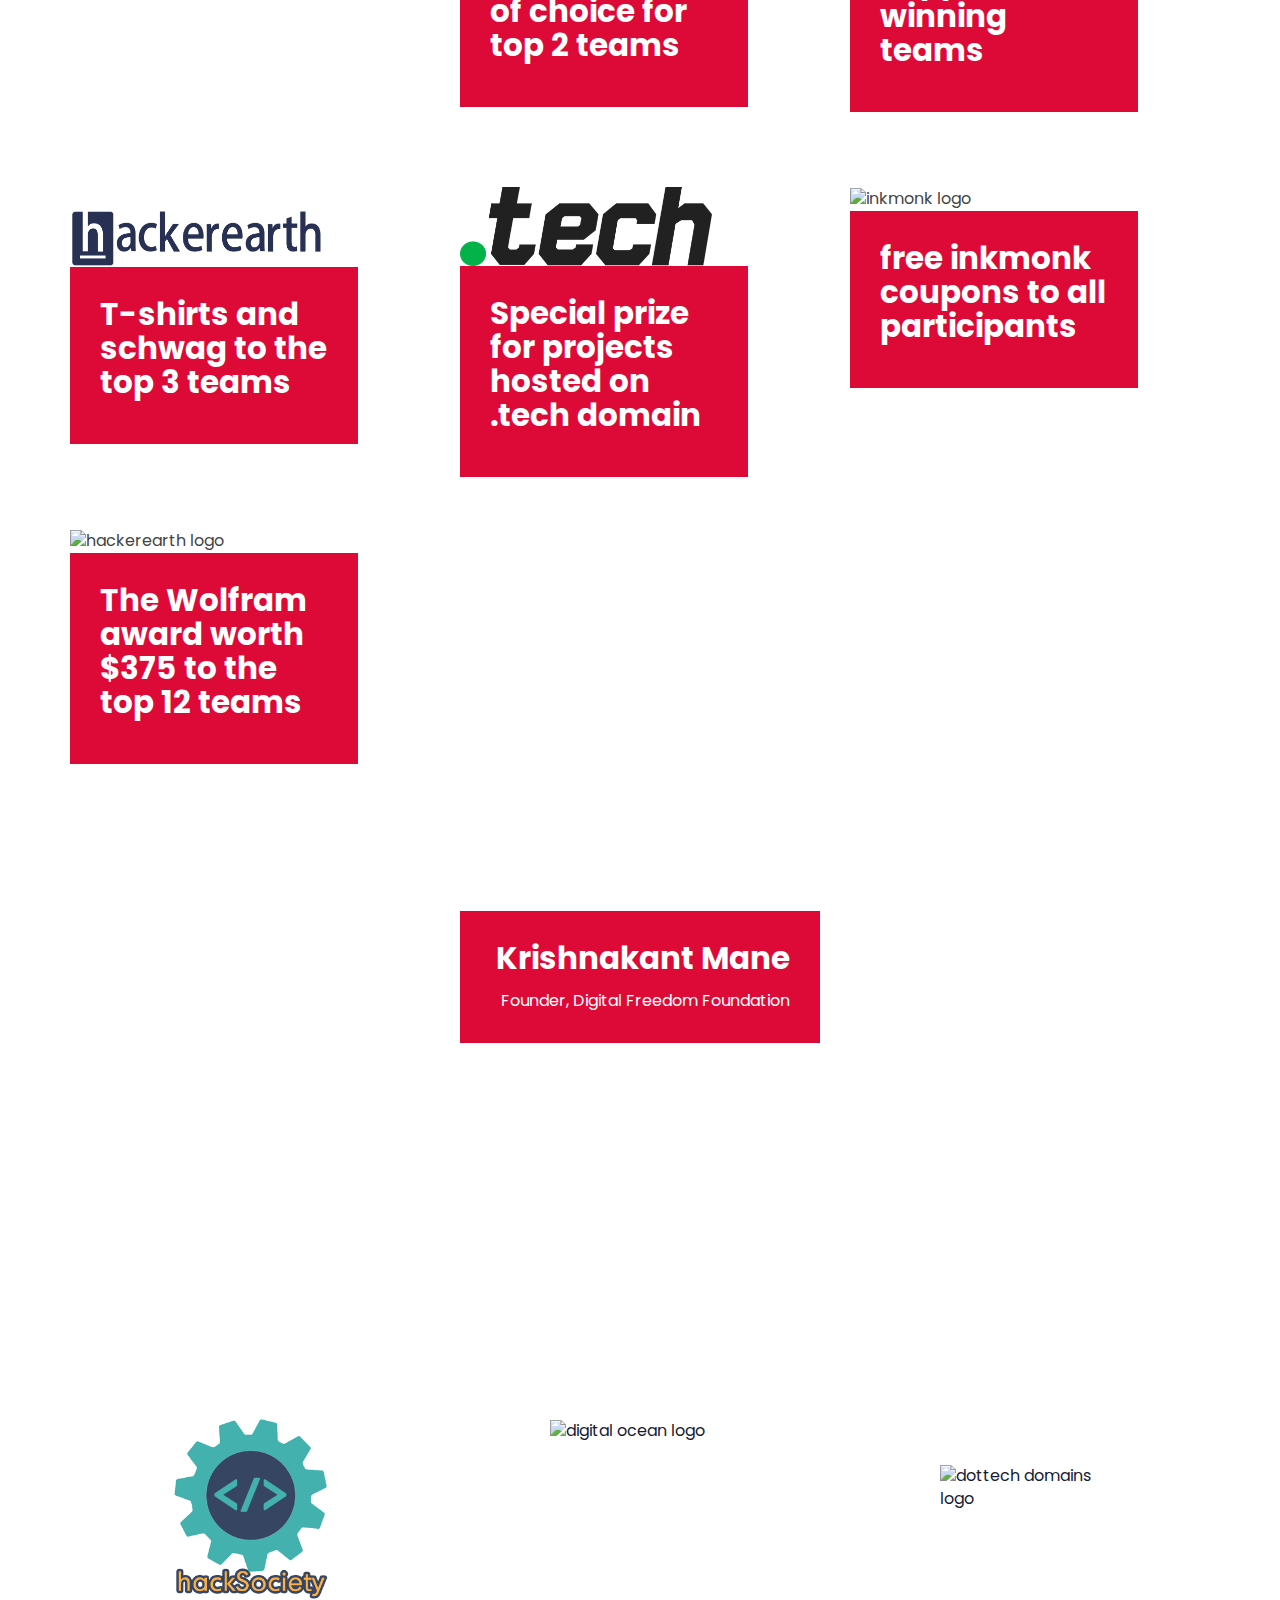
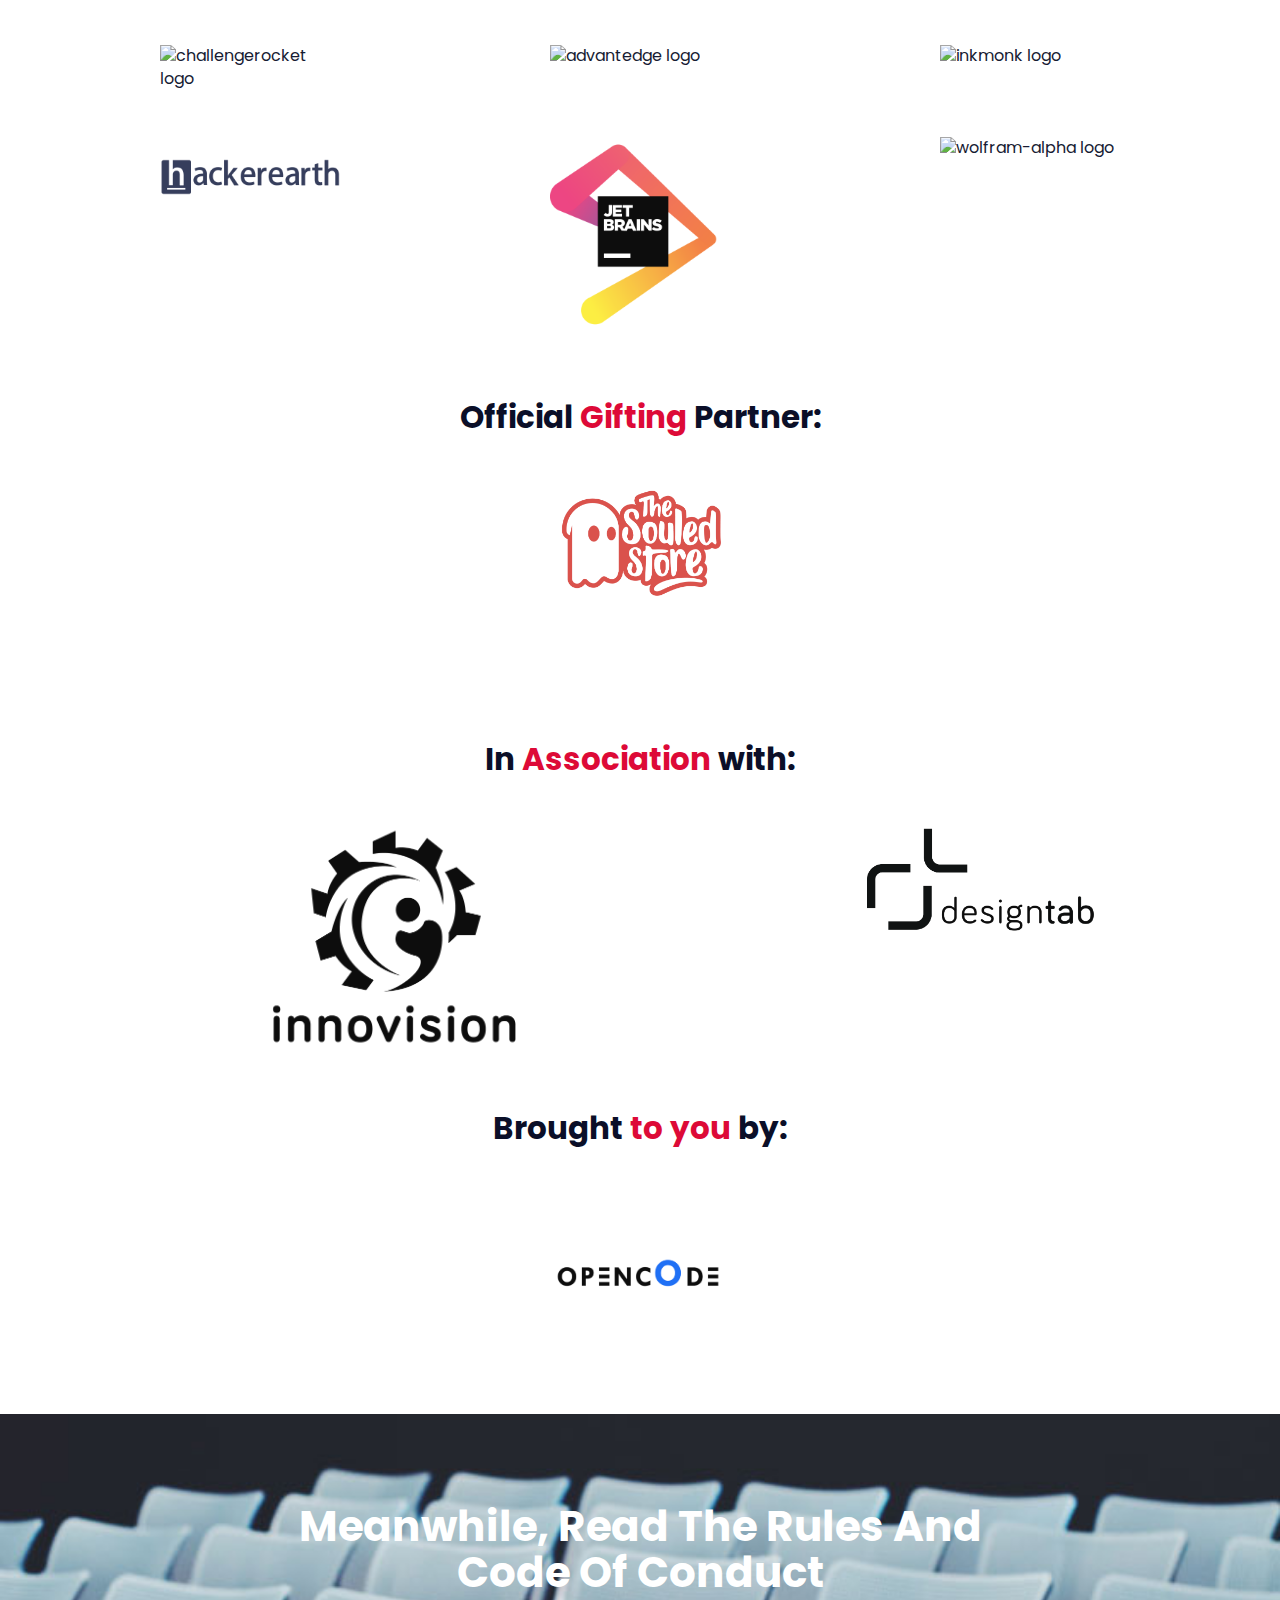
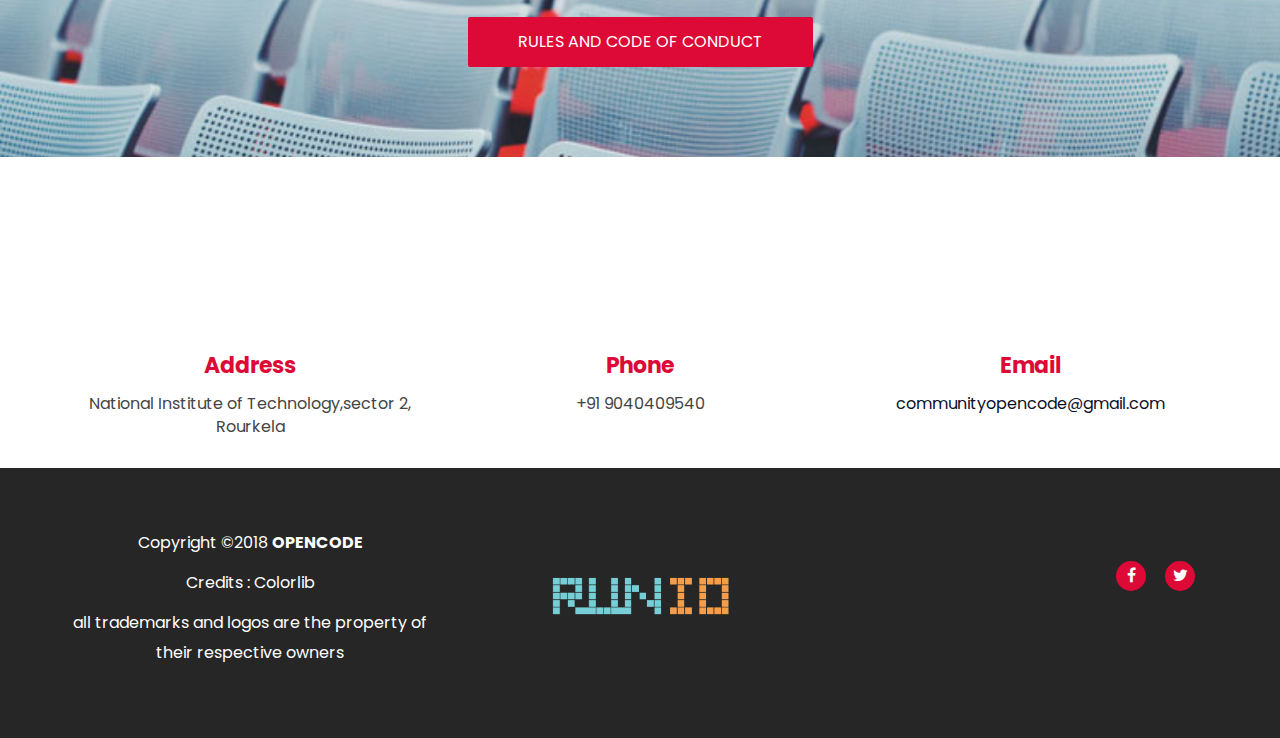
==== commit f9264f35: "change apply" ====
--- a/public/index.html
+++ b/public/index.html
@@ -87,7 +87,7 @@
 						<div class="home-content">
 							<h1>RUN <span style="color: #dd0a37">IO</span> HACKATHON | 3-4  NOV | <span style="color: aliceblue">NIT ROURKELA</span> </h1>
 							<h4 class="lead"></h4>
-							<a href="https://hacksociety.tech/attend/hackathon/45" class="main-btn">Apply</a>
+							<a href="https://hacksociety.tech/attend/hackathon/45" class="main-btn">Apply Now!</a>
 						</div>
 					</div>
 					<!-- /home content -->
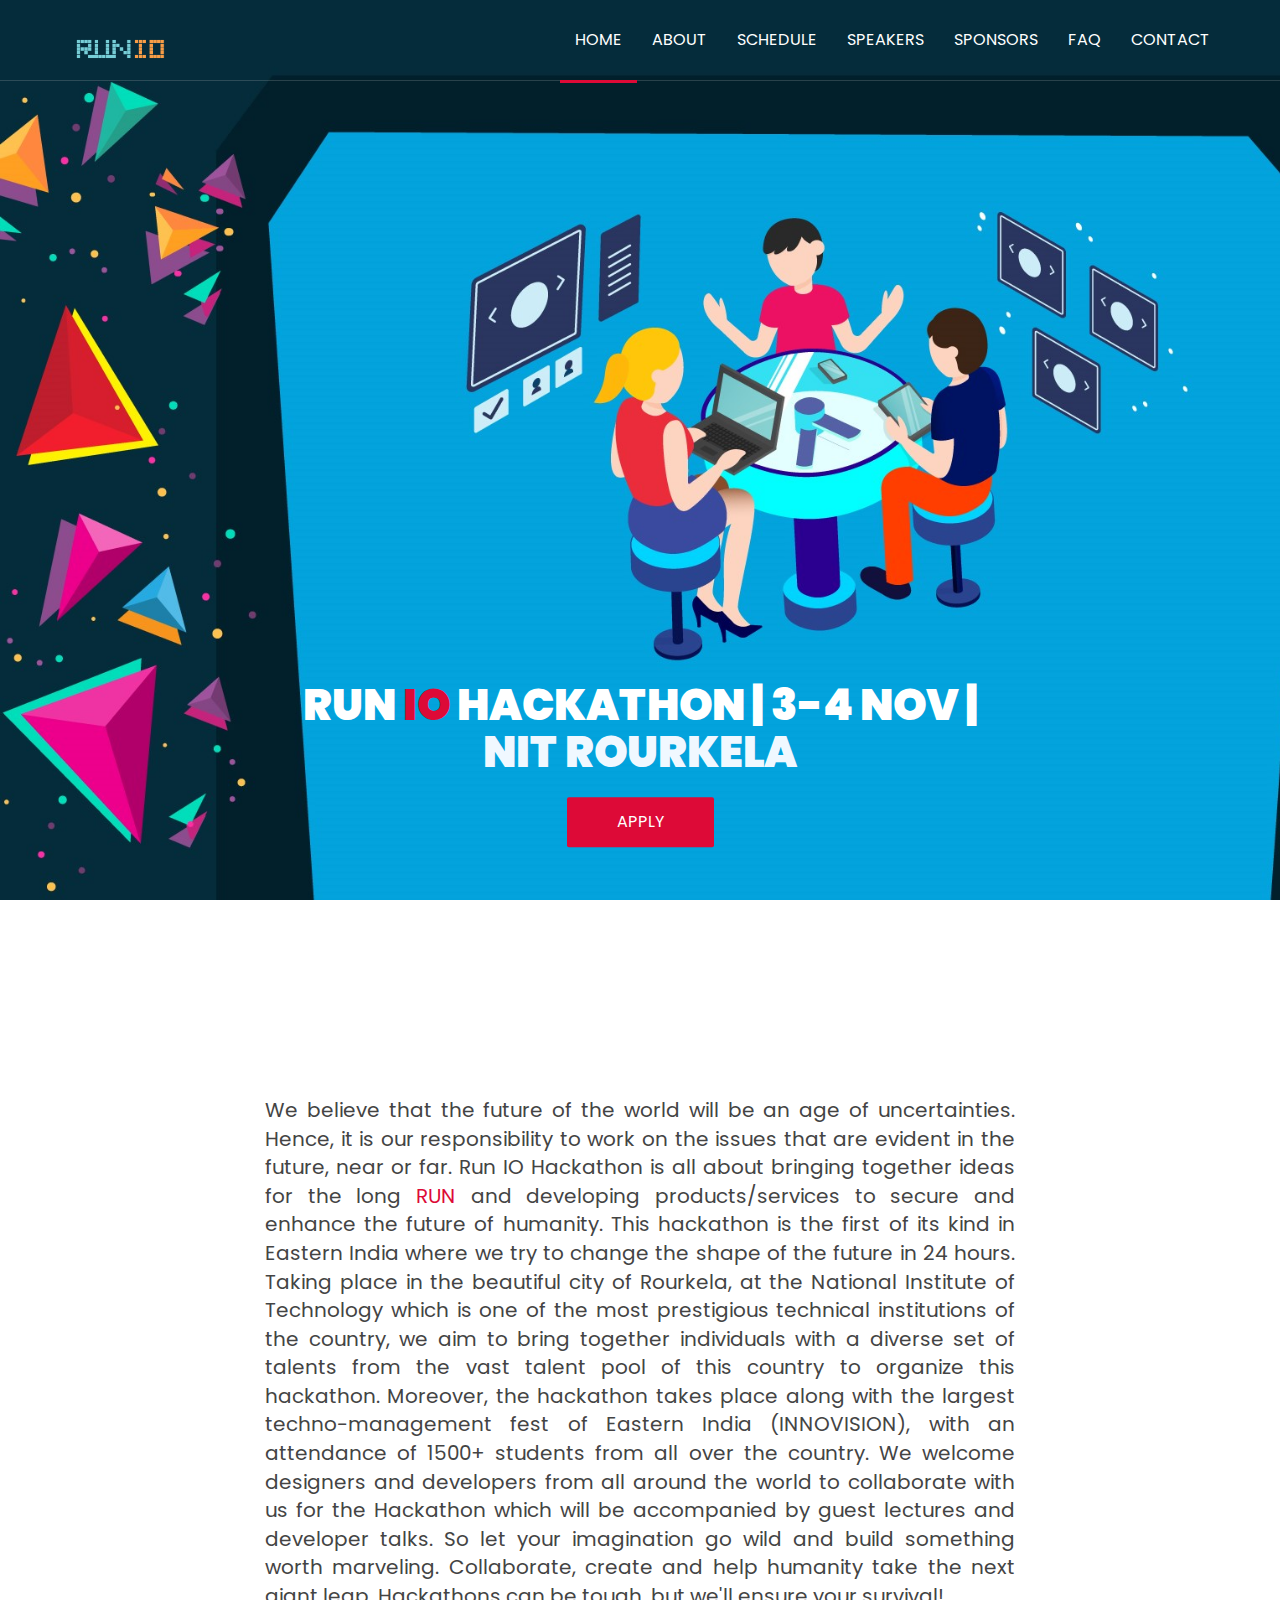
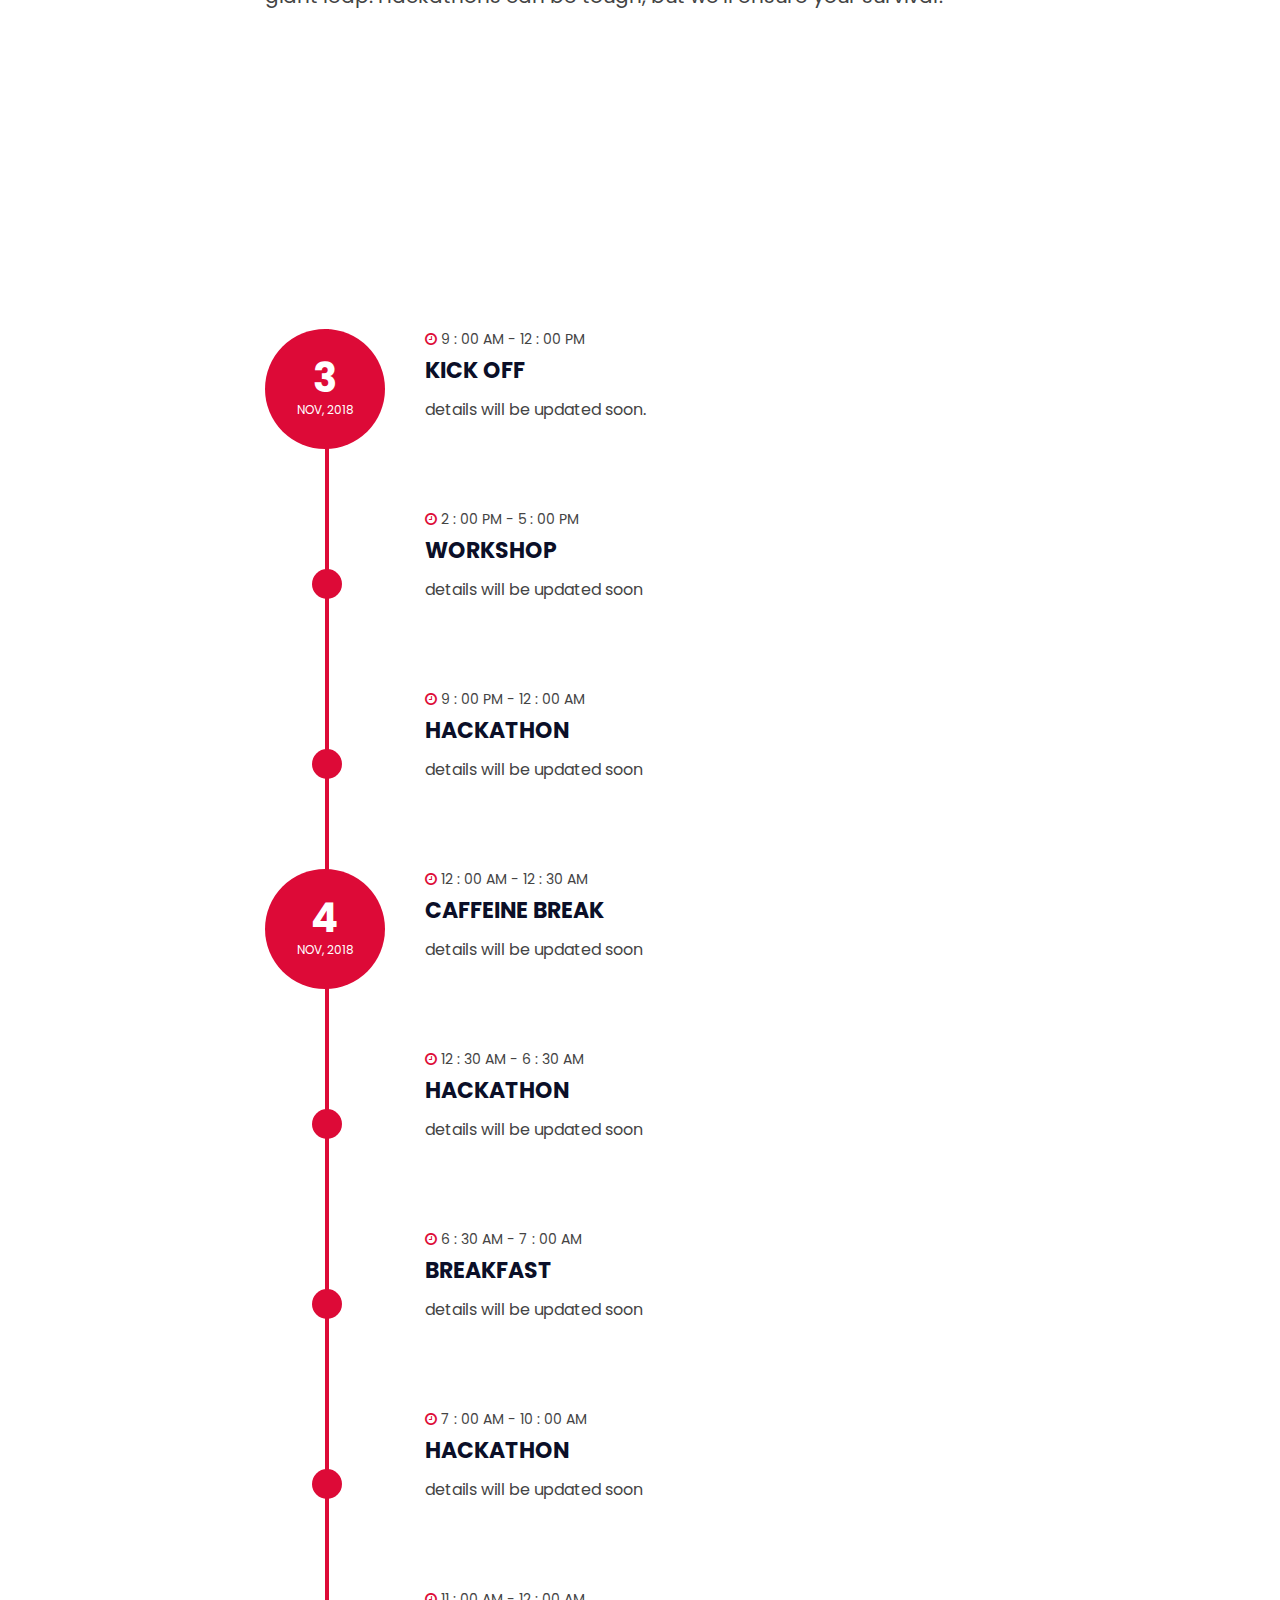
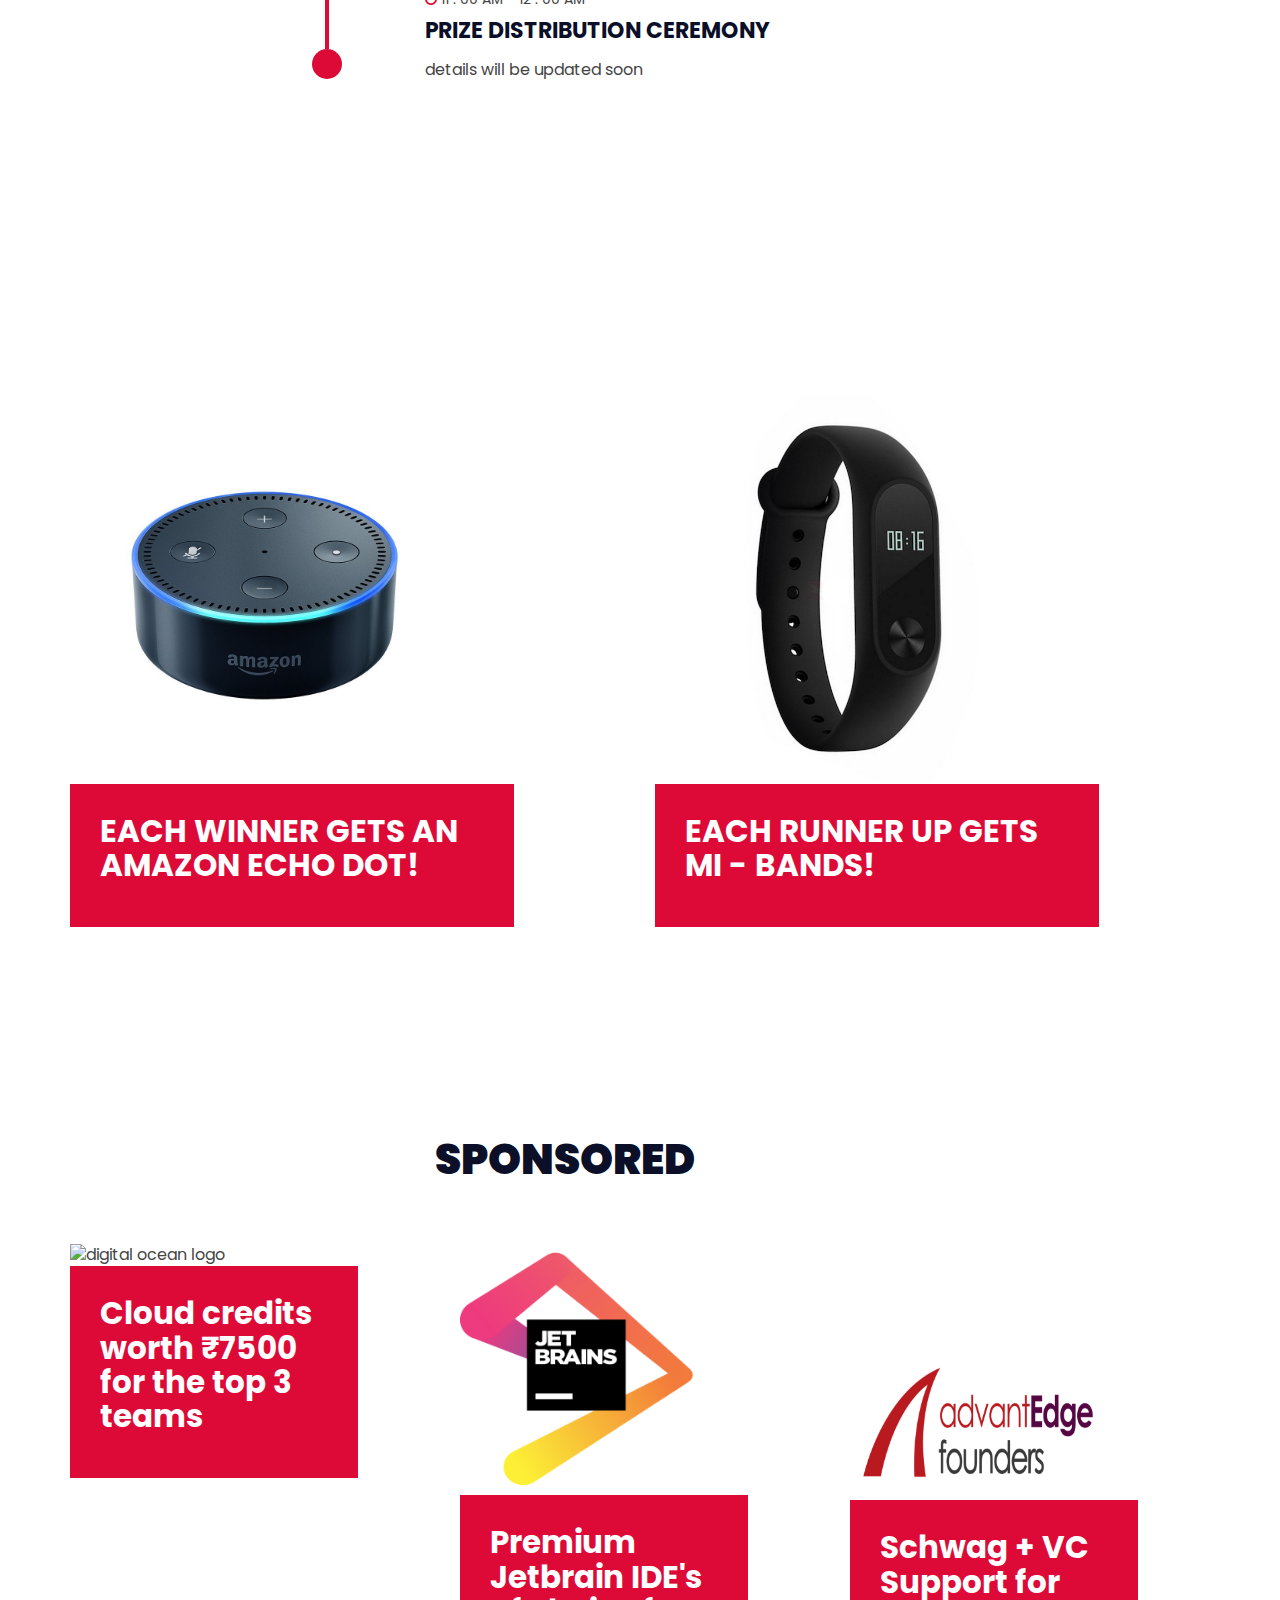
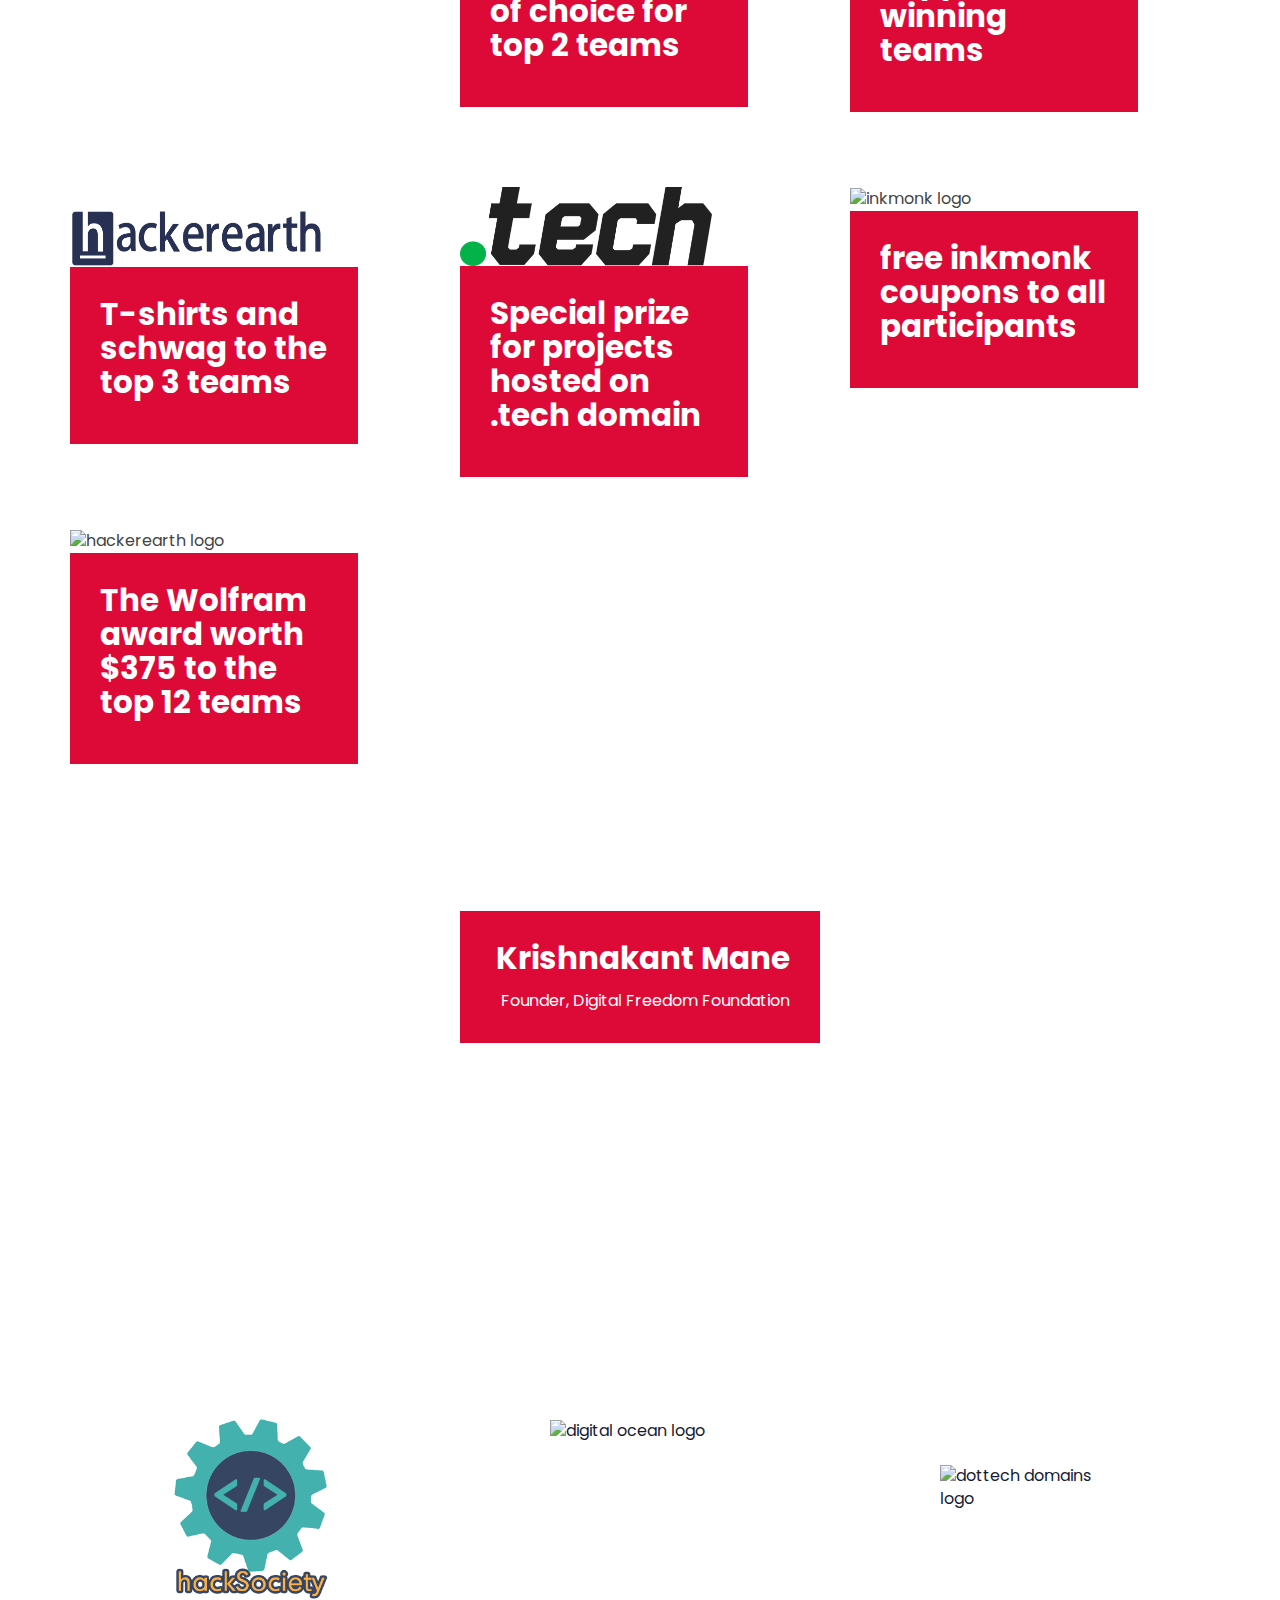
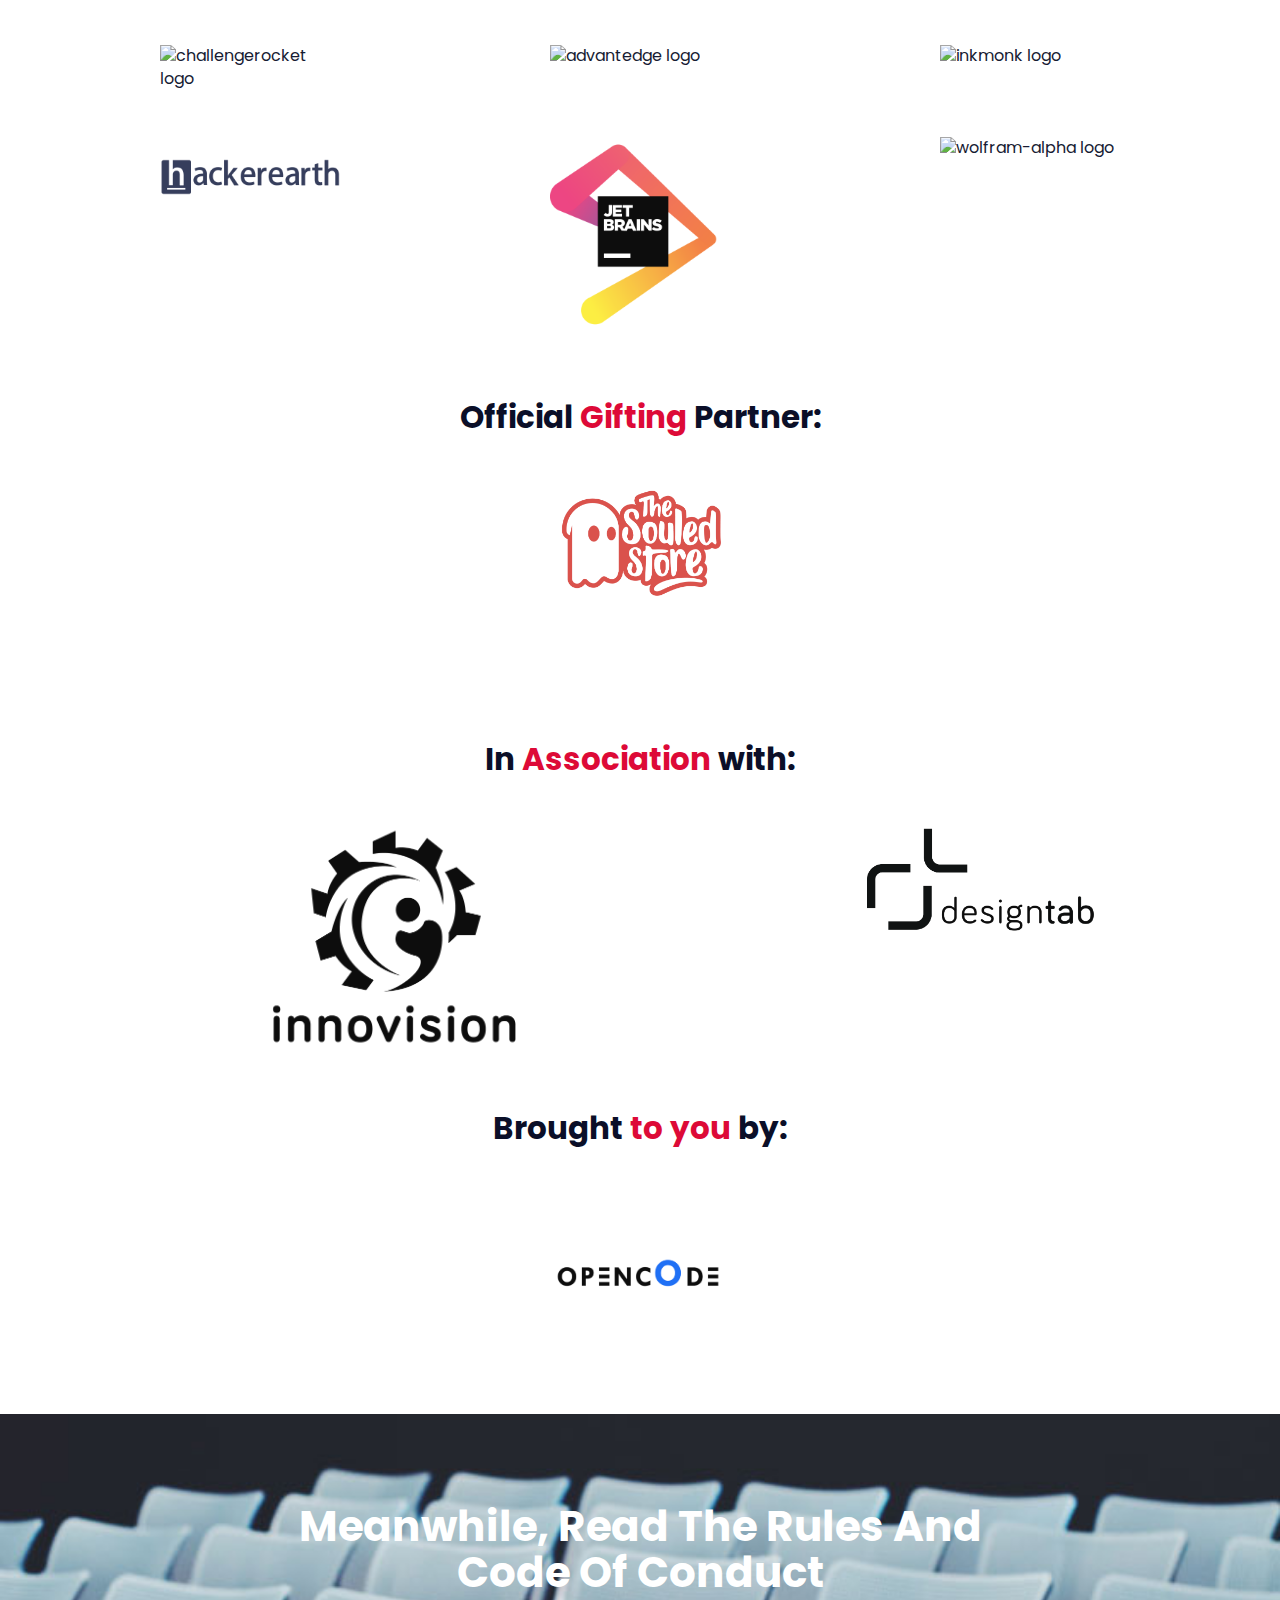
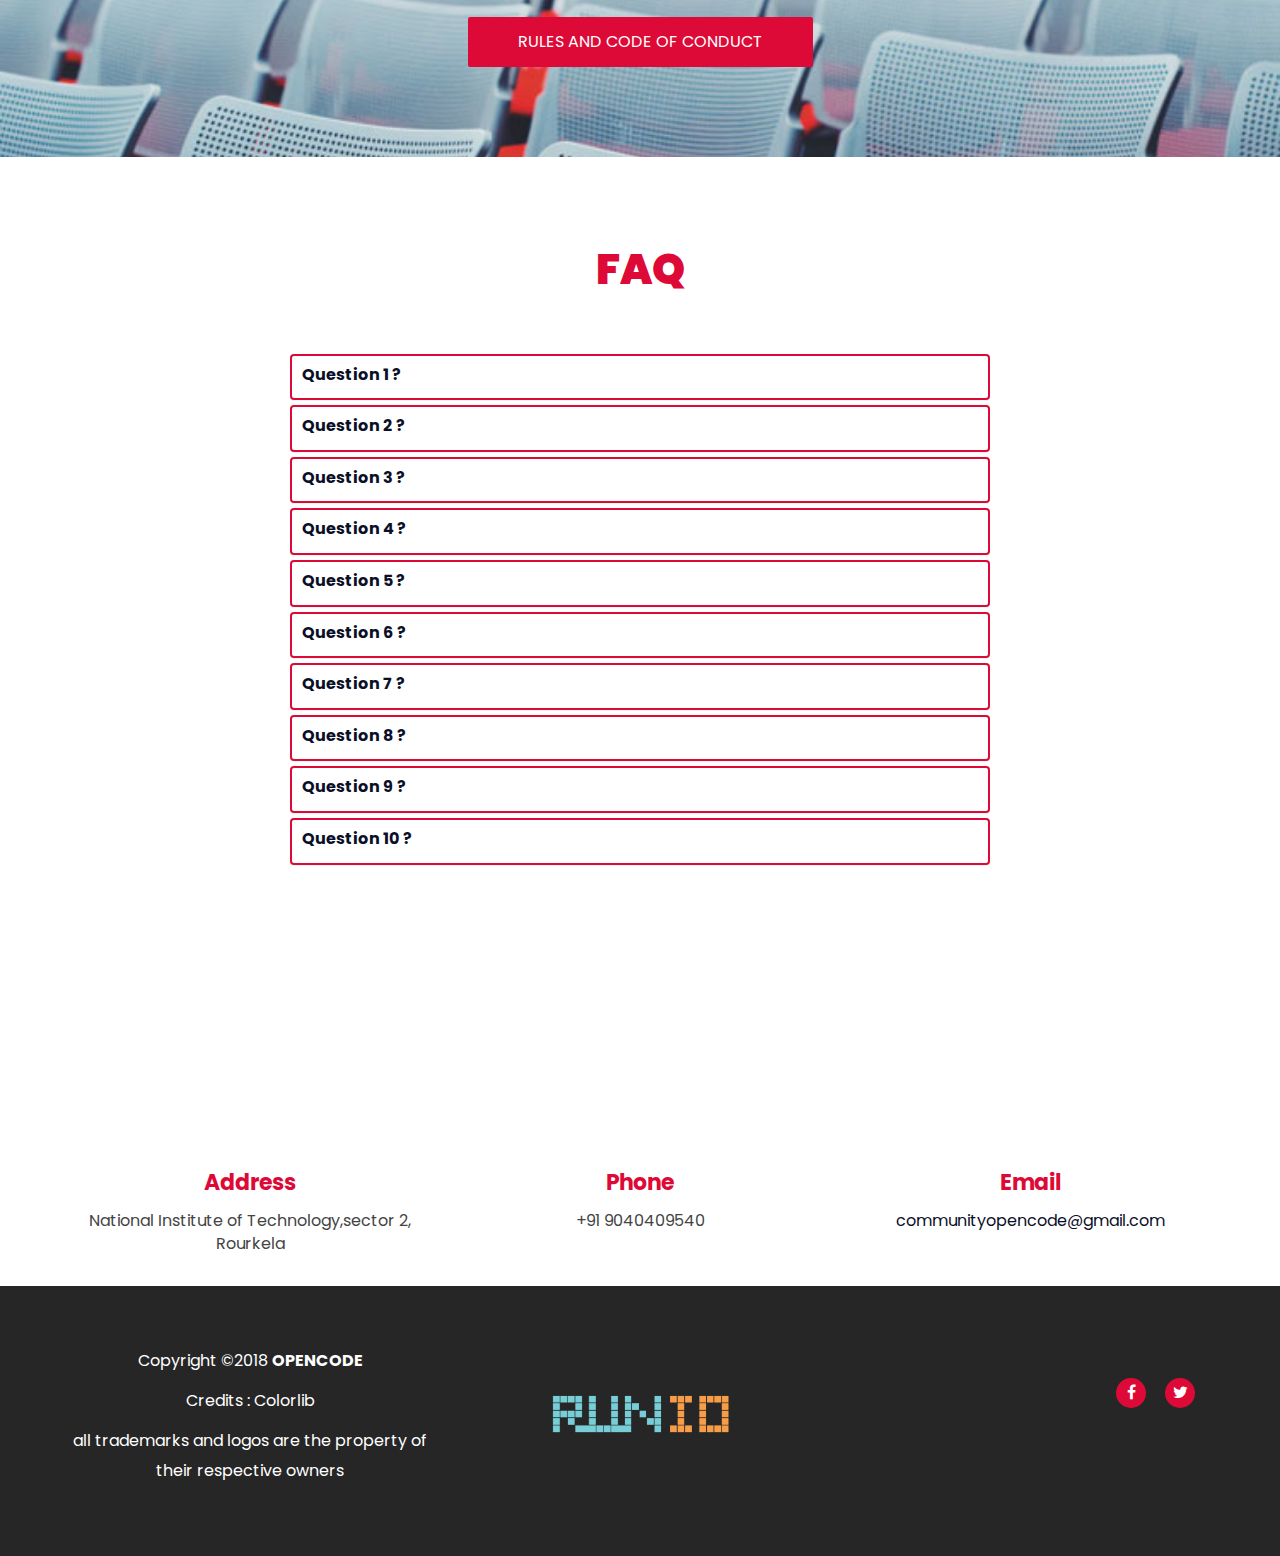
==== commit 09a62015: "faq(frequently asked questions) panel added" ====
--- a/public/index.html
+++ b/public/index.html
@@ -28,6 +28,9 @@
 	<!-- Custom stlylesheet -->
 	<link type="text/css" rel="stylesheet" href="css/style.css" />
     <link type="text/css" rel="stylesheet" href="css/cards.css" />
+    <!--after edited FAQ-->
+    <link rel="stylesheet" type="text/css" href="css/FAQ.css" />
+
 </head>
 <body>
 
@@ -62,6 +65,7 @@
 					<li><a href="#schedule">Schedule</a></li>
 					<li><a href="#speakers">Speakers</a></li>
 					<li><a href="#sponsors">Sponsors</a></li>
+					<li><a href="#faq">FAQ</a></li>
 					<li><a href="#contact">Contact</a></li>
 				</ul>
 			</nav>
@@ -87,7 +91,7 @@
 						<div class="home-content">
 							<h1>RUN <span style="color: #dd0a37">IO</span> HACKATHON | 3-4  NOV | <span style="color: aliceblue">NIT ROURKELA</span> </h1>
 							<h4 class="lead"></h4>
-							<a href="https://hacksociety.tech/attend/hackathon/45" class="main-btn">Apply Now!</a>
+							<a href="https://hacksociety.tech/attend/hackathon/45" class="main-btn">Apply</a>
 						</div>
 					</div>
 					<!-- /home content -->
@@ -806,7 +810,143 @@
 		<!-- /container -->
 	</div>
 	<!-- /CTA -->
-
+     <!--FAQ starting-->
+     <div id="faq" class="section">
+		<div class="container">
+			<div class="row">
+                <div class="section-title" >
+     	             <h3 class="title" > 
+     		             <span class="appear" style="color: #dd0a37">FAQ</span>
+     	             </h3>
+     	</div>
+   <div class="panel-group" id="accordion">
+    <div class="panel panel-default">
+      <div >
+        <h4 style="padding-left: 10px; padding-top: 10px;">
+          <a data-toggle="collapse" data-parent="#accordion" href="#collapse1">Question 1 ?</a>
+        </h4>
+      </div>
+      <div id="collapse1" class="panel-collapse collapse ">
+        <div class="panel-body">Lorem ipsum dolor sit amet, consectetur adipisicing elit,
+        sed do eiusmod tempor incididunt ut labore et dolore magna aliqua. Ut enim ad minim veniam,
+        quis nostrud exercitation ullamco laboris nisi ut aliquip ex ea commodo consequat.</div>
+      </div>
+    </div>
+    <div class="panel panel-default">
+      <div >
+        <h4 style="padding-left: 10px; padding-top: 10px;">
+          <a data-toggle="collapse" data-parent="#accordion" href="#collapse2">Question 2 ?</a>
+        </h4>
+      </div>
+      <div id="collapse2" class="panel-collapse collapse">
+        <div class="panel-body">Lorem ipsum dolor sit amet, consectetur adipisicing elit,
+        sed do eiusmod tempor incididunt ut labore et dolore magna aliqua. Ut enim ad minim veniam,
+        quis nostrud exercitation ullamco laboris nisi ut aliquip ex ea commodo consequat.</div>
+      </div>
+    </div>
+    <div class="panel panel-default">
+      <div >
+        <h4 style="padding-left: 10px; padding-top: 10px;">
+          <a data-toggle="collapse" data-parent="#accordion" href="#collapse3">Question 3 ?</a>
+        </h4>
+      </div>
+      <div id="collapse3" class="panel-collapse collapse">
+        <div class="panel-body">Lorem ipsum dolor sit amet, consectetur adipisicing elit,
+        sed do eiusmod tempor incididunt ut labore et dolore magna aliqua. Ut enim ad minim veniam,
+        quis nostrud exercitation ullamco laboris nisi ut aliquip ex ea commodo consequat.</div>
+      </div>
+    </div>
+    <div class="panel panel-default">
+      <div >
+        <h4 style="padding-left: 10px; padding-top: 10px;">
+          <a data-toggle="collapse" data-parent="#accordion" href="#collapse4">Question 4 ?</a>
+        </h4>
+      </div>
+      <div id="collapse4" class="panel-collapse collapse ">
+        <div class="panel-body">Lorem ipsum dolor sit amet, consectetur adipisicing elit,
+        sed do eiusmod tempor incididunt ut labore et dolore magna aliqua. Ut enim ad minim veniam,
+        quis nostrud exercitation ullamco laboris nisi ut aliquip ex ea commodo consequat.</div>
+      </div>
+    </div>
+    <div class="panel panel-default">
+      <div >
+        <h4 style="padding-left: 10px; padding-top: 10px;">
+          <a data-toggle="collapse" data-parent="#accordion" href="#collapse5">Question 5 ?</a>
+        </h4>
+      </div>
+      <div id="collapse5" class="panel-collapse collapse ">
+        <div class="panel-body">Lorem ipsum dolor sit amet, consectetur adipisicing elit,
+        sed do eiusmod tempor incididunt ut labore et dolore magna aliqua. Ut enim ad minim veniam,
+        quis nostrud exercitation ullamco laboris nisi ut aliquip ex ea commodo consequat.</div>
+      </div>
+    </div>
+    <div class="panel panel-default">
+      <div >
+        <h4 style="padding-left: 10px; padding-top: 10px;">
+          <a data-toggle="collapse" data-parent="#accordion" href="#collapse6">Question 6 ?</a>
+        </h4>
+      </div>
+      <div id="collapse6" class="panel-collapse collapse ">
+        <div class="panel-body">Lorem ipsum dolor sit amet, consectetur adipisicing elit,
+        sed do eiusmod tempor incididunt ut labore et dolore magna aliqua. Ut enim ad minim veniam,
+        quis nostrud exercitation ullamco laboris nisi ut aliquip ex ea commodo consequat.</div>
+      </div>
+    </div>
+    <div class="panel panel-default">
+      <div >
+        <h4 style="padding-left: 10px; padding-top: 10px;">
+          <a data-toggle="collapse" data-parent="#accordion" href="#collapse7">Question 7 ?</a>
+        </h4>
+      </div>
+      <div id="collapse7" class="panel-collapse collapse ">
+        <div class="panel-body">Lorem ipsum dolor sit amet, consectetur adipisicing elit,
+        sed do eiusmod tempor incididunt ut labore et dolore magna aliqua. Ut enim ad minim veniam,
+        quis nostrud exercitation ullamco laboris nisi ut aliquip ex ea commodo consequat.</div>
+      </div>
+    </div>
+    <div class="panel panel-default">
+      <div >
+        <h4 style="padding-left: 10px; padding-top: 10px;">
+          <a data-toggle="collapse" data-parent="#accordion" href="#collapse8">Question 8 ?</a>
+        </h4>
+      </div>
+      <div id="collapse8" class="panel-collapse collapse ">
+        <div class="panel-body">Lorem ipsum dolor sit amet, consectetur adipisicing elit,
+        sed do eiusmod tempor incididunt ut labore et dolore magna aliqua. Ut enim ad minim veniam,
+        quis nostrud exercitation ullamco laboris nisi ut aliquip ex ea commodo consequat.</div>
+      </div>
+    </div>
+
+    <div class="panel panel-default">
+      <div >
+        <h4 style="padding-left: 10px; padding-top: 10px;">
+          <a data-toggle="collapse" data-parent="#accordion" href="#collapse9">Question 9 ?</a>
+        </h4>
+      </div>
+      <div id="collapse9" class="panel-collapse collapse ">
+        <div class="panel-body">Lorem ipsum dolor sit amet, consectetur adipisicing elit,
+        sed do eiusmod tempor incididunt ut labore et dolore magna aliqua. Ut enim ad minim veniam,
+        quis nostrud exercitation ullamco laboris nisi ut aliquip ex ea commodo consequat.</div>
+      </div>
+    </div>
+    <div class="panel panel-default">
+      <div >
+        <h4 style="padding-left: 10px; padding-top: 10px;">
+          <a data-toggle="collapse" data-parent="#accordion" href="#collapse10">Question 10 ?</a>
+        </h4>
+      </div>
+      <div id="collapse10" class="panel-collapse collapse ">
+        <div class="panel-body">Lorem ipsum dolor sit amet, consectetur adipisicing elit,
+        sed do eiusmod tempor incididunt ut labore et dolore magna aliqua. Ut enim ad minim veniam,
+        quis nostrud exercitation ullamco laboris nisi ut aliquip ex ea commodo consequat.</div>
+      </div>
+    </div>
+                 </div> 
+             </div>
+         </div>
+    </div>
+     
+     <!--FAQ ending-->
 	<!-- Contact -->
 	<div id="contact" class="section">
 		<!-- container -->
--- a/public/css/FAQ.css
+++ b/public/css/FAQ.css
@@ -0,0 +1,27 @@
+.panel-group
+{
+width: 700px;
+box-sizing: border-box;
+margin-left: auto;
+margin-right: auto;
+position: relative;
+}
+.panel-default
+{
+	border: #dd0a37 solid 2.2px;
+	border-radius: 100px;
+}
+.panel-heading
+{
+	background-color: white;
+}
+@media only screen and (max-width: 700px)
+{
+	.panel-group
+	{
+		width: 100%;
+		border-radius: 0px;
+		
+
+	}
+}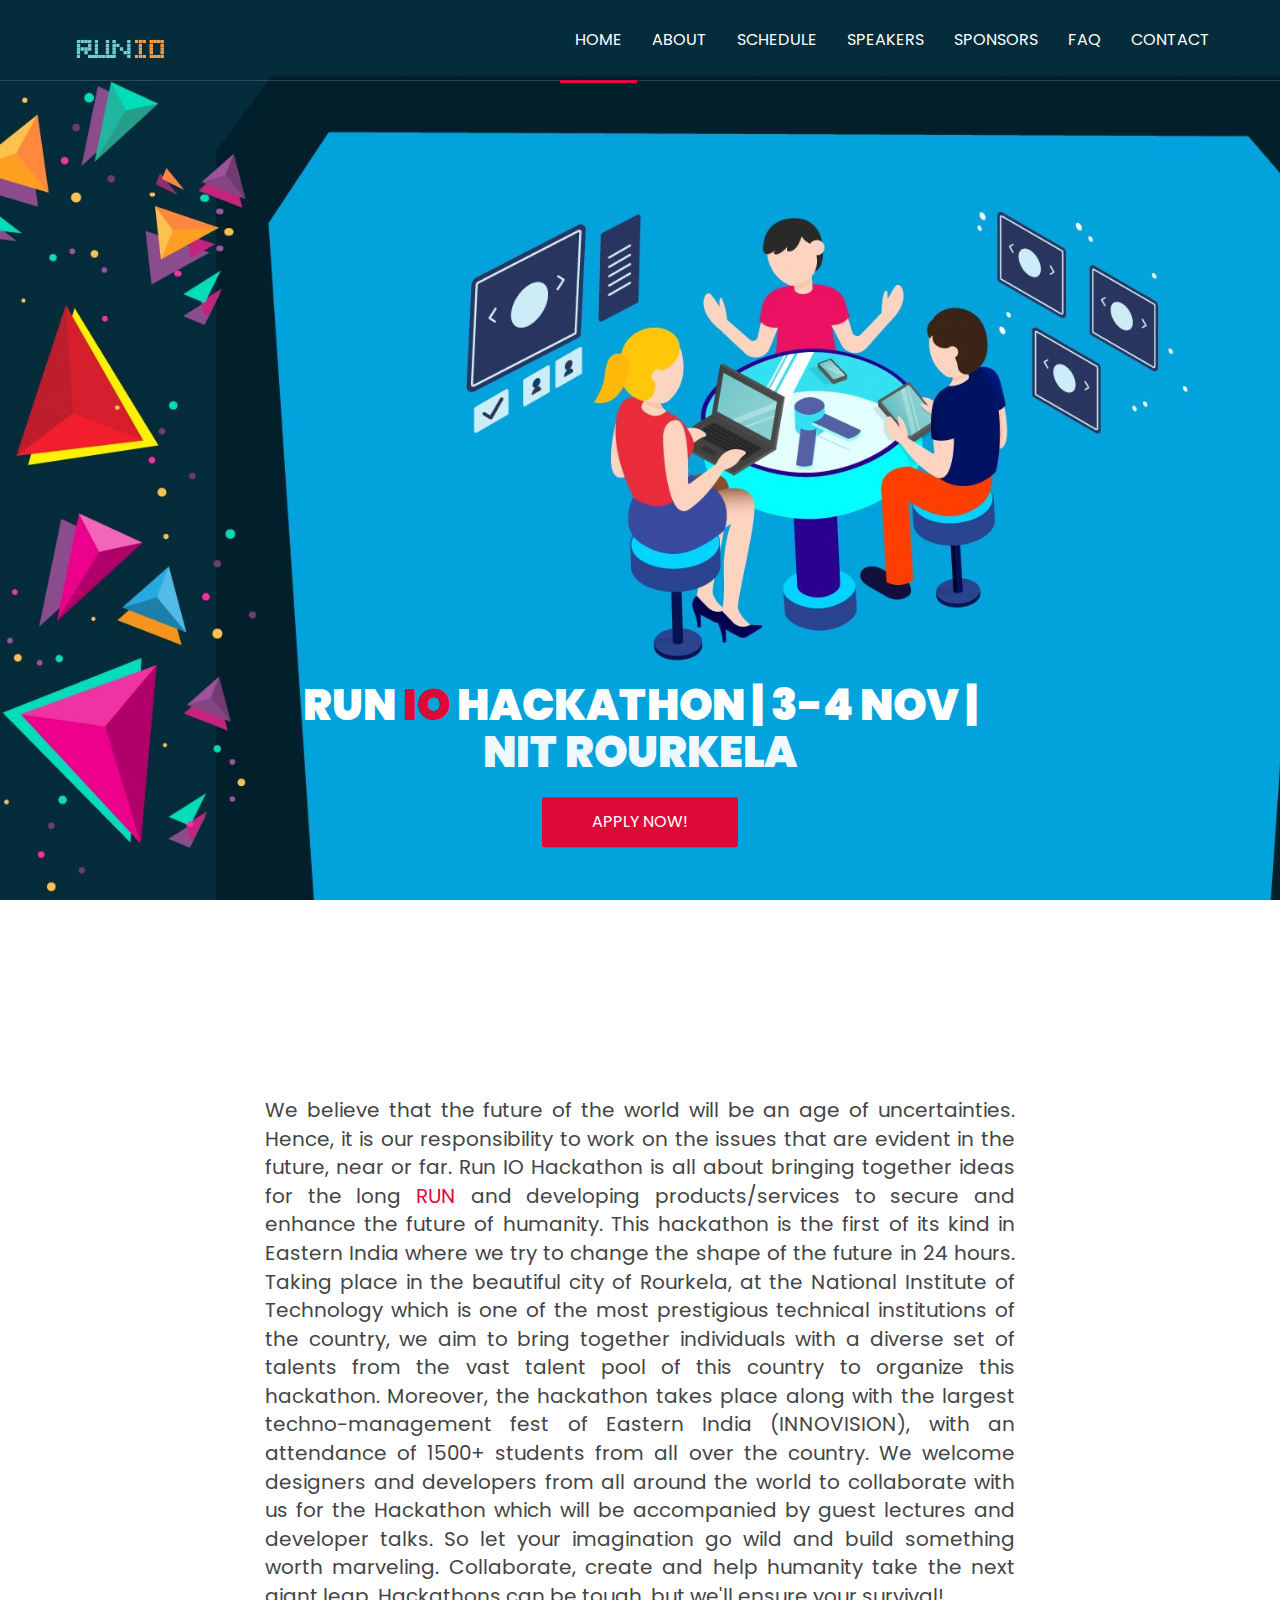
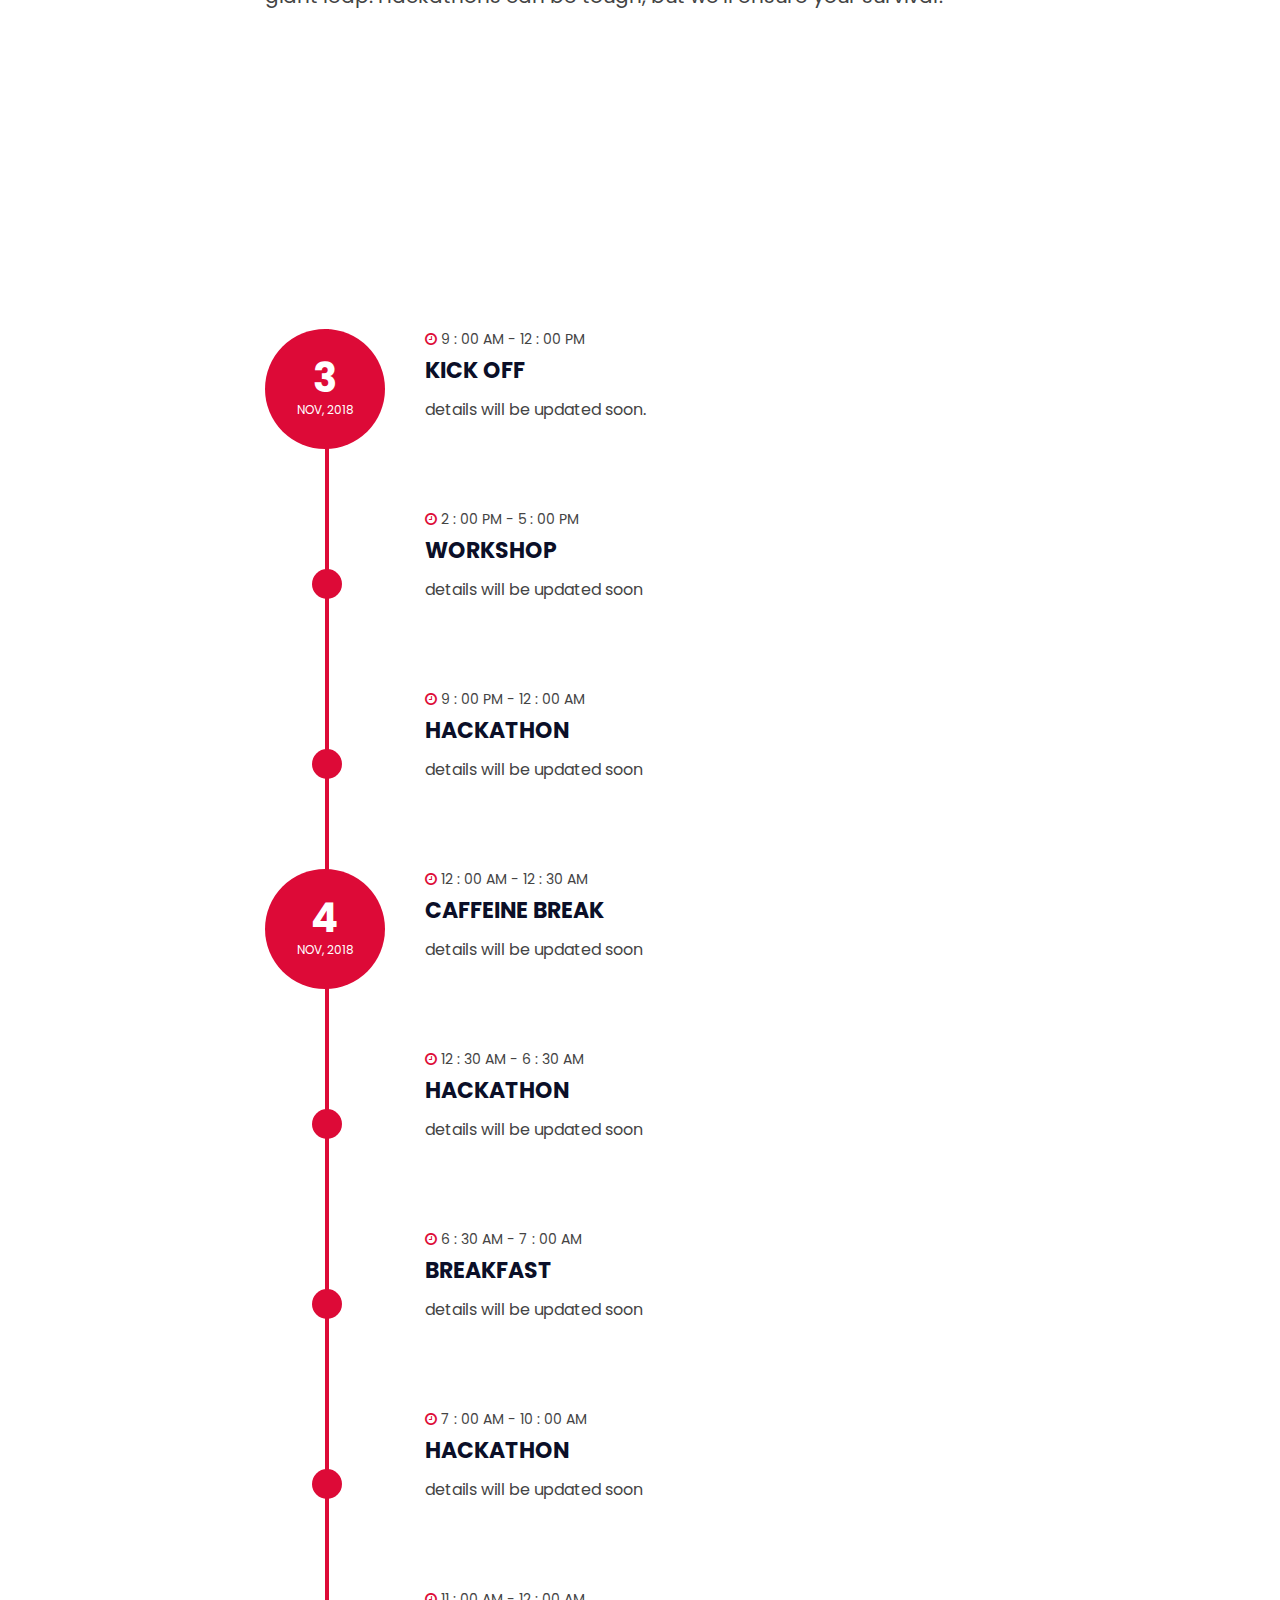
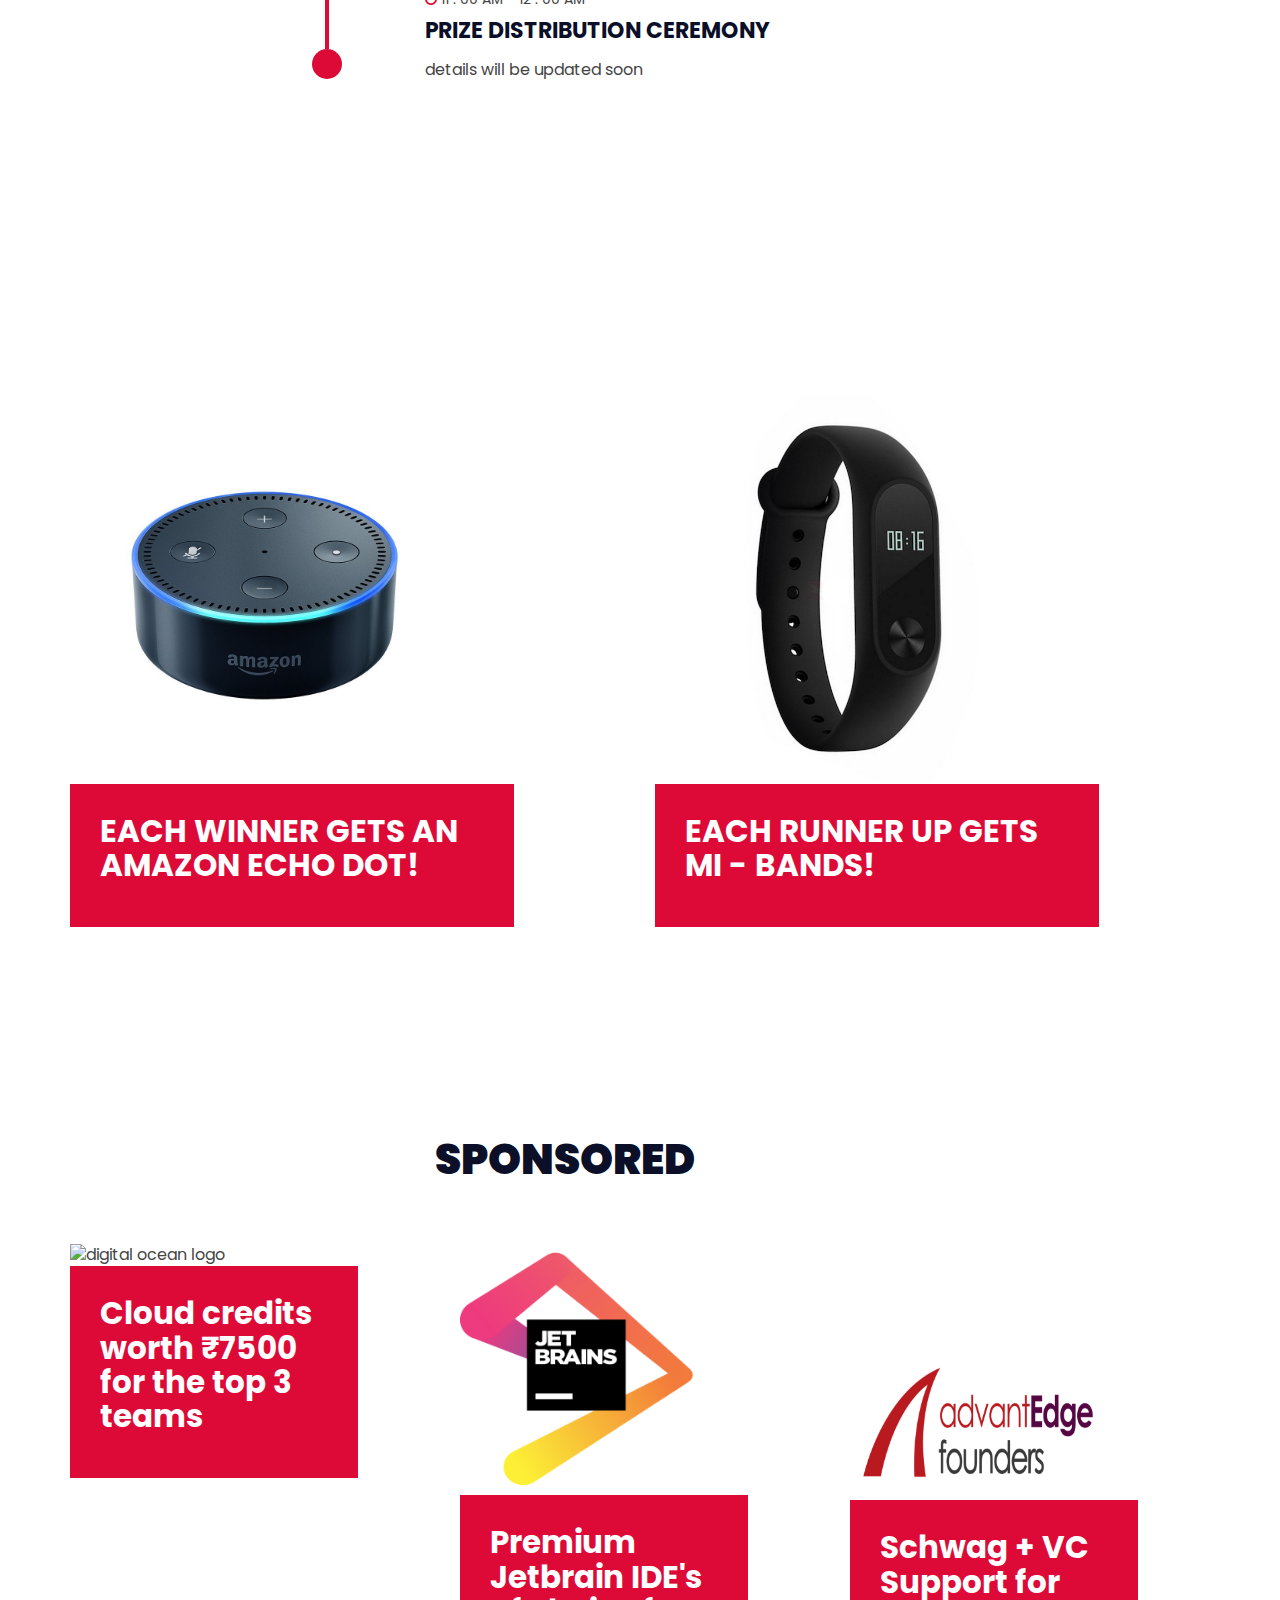
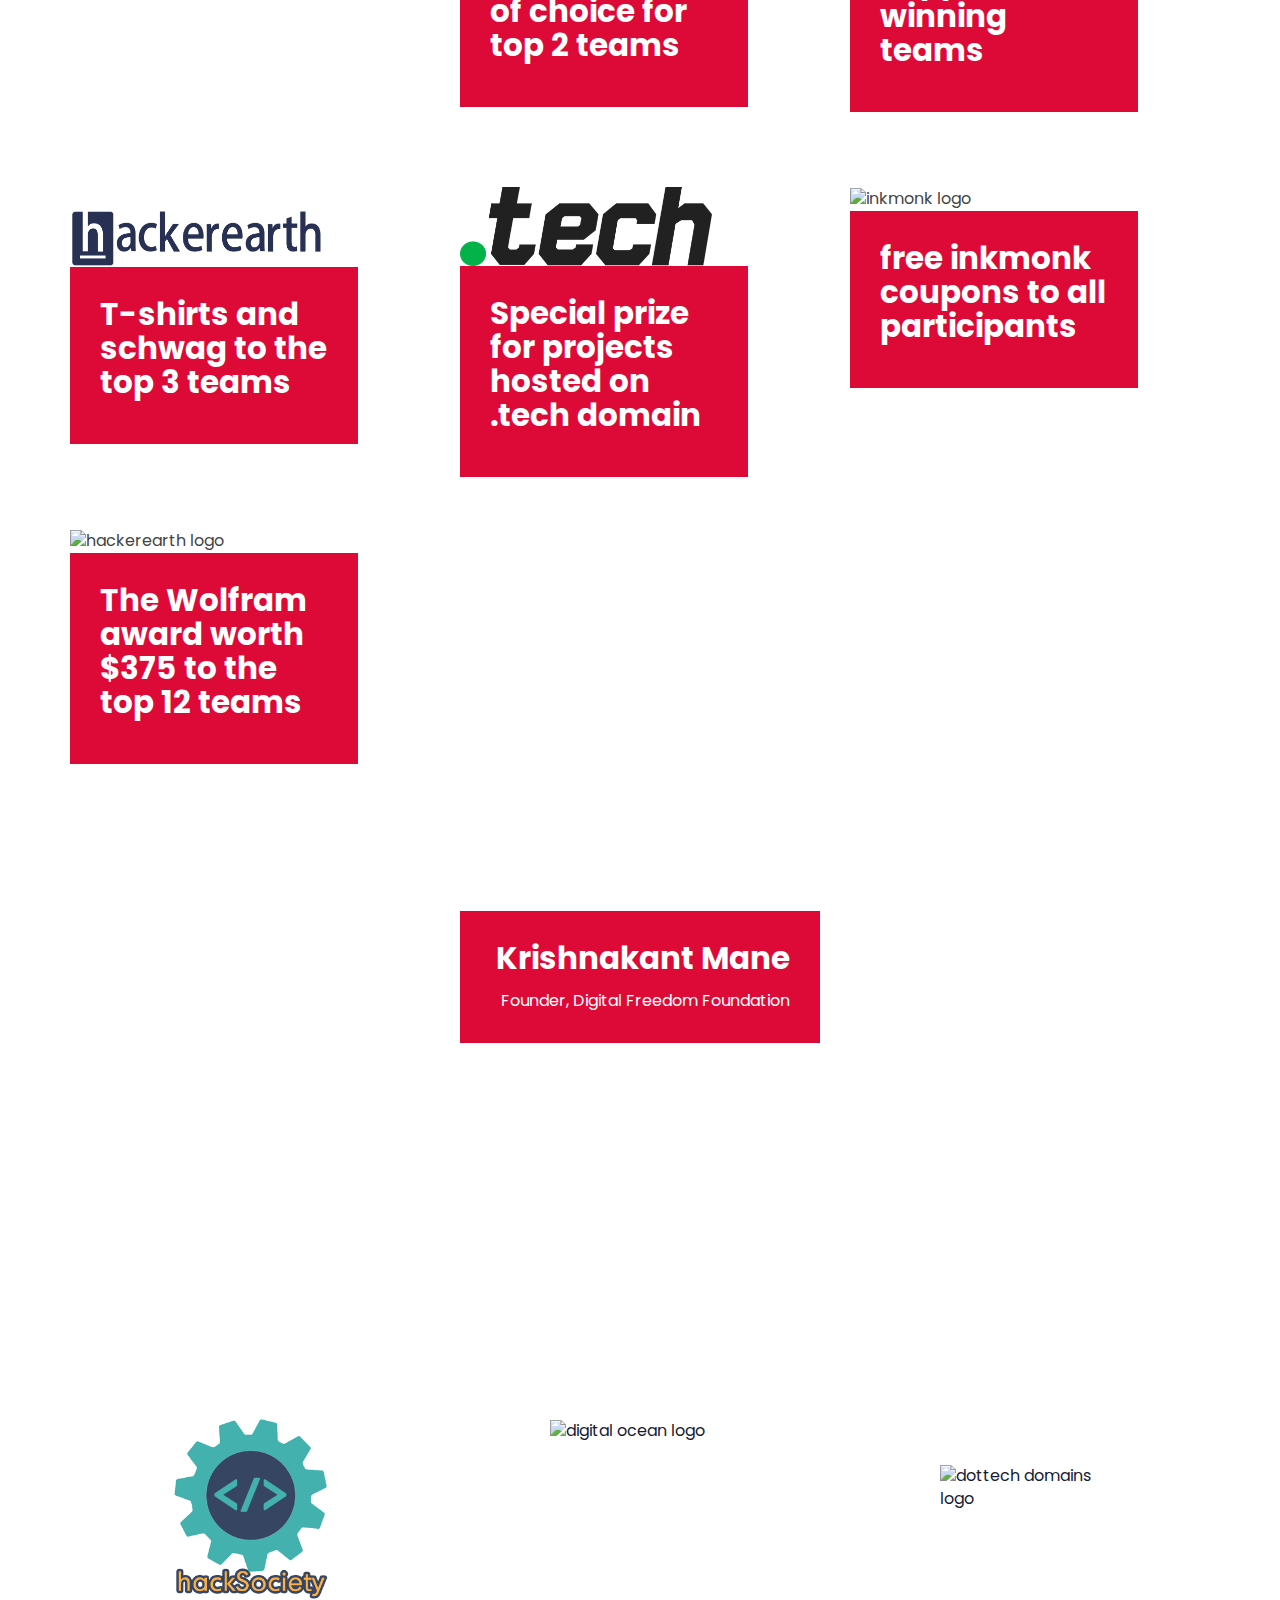
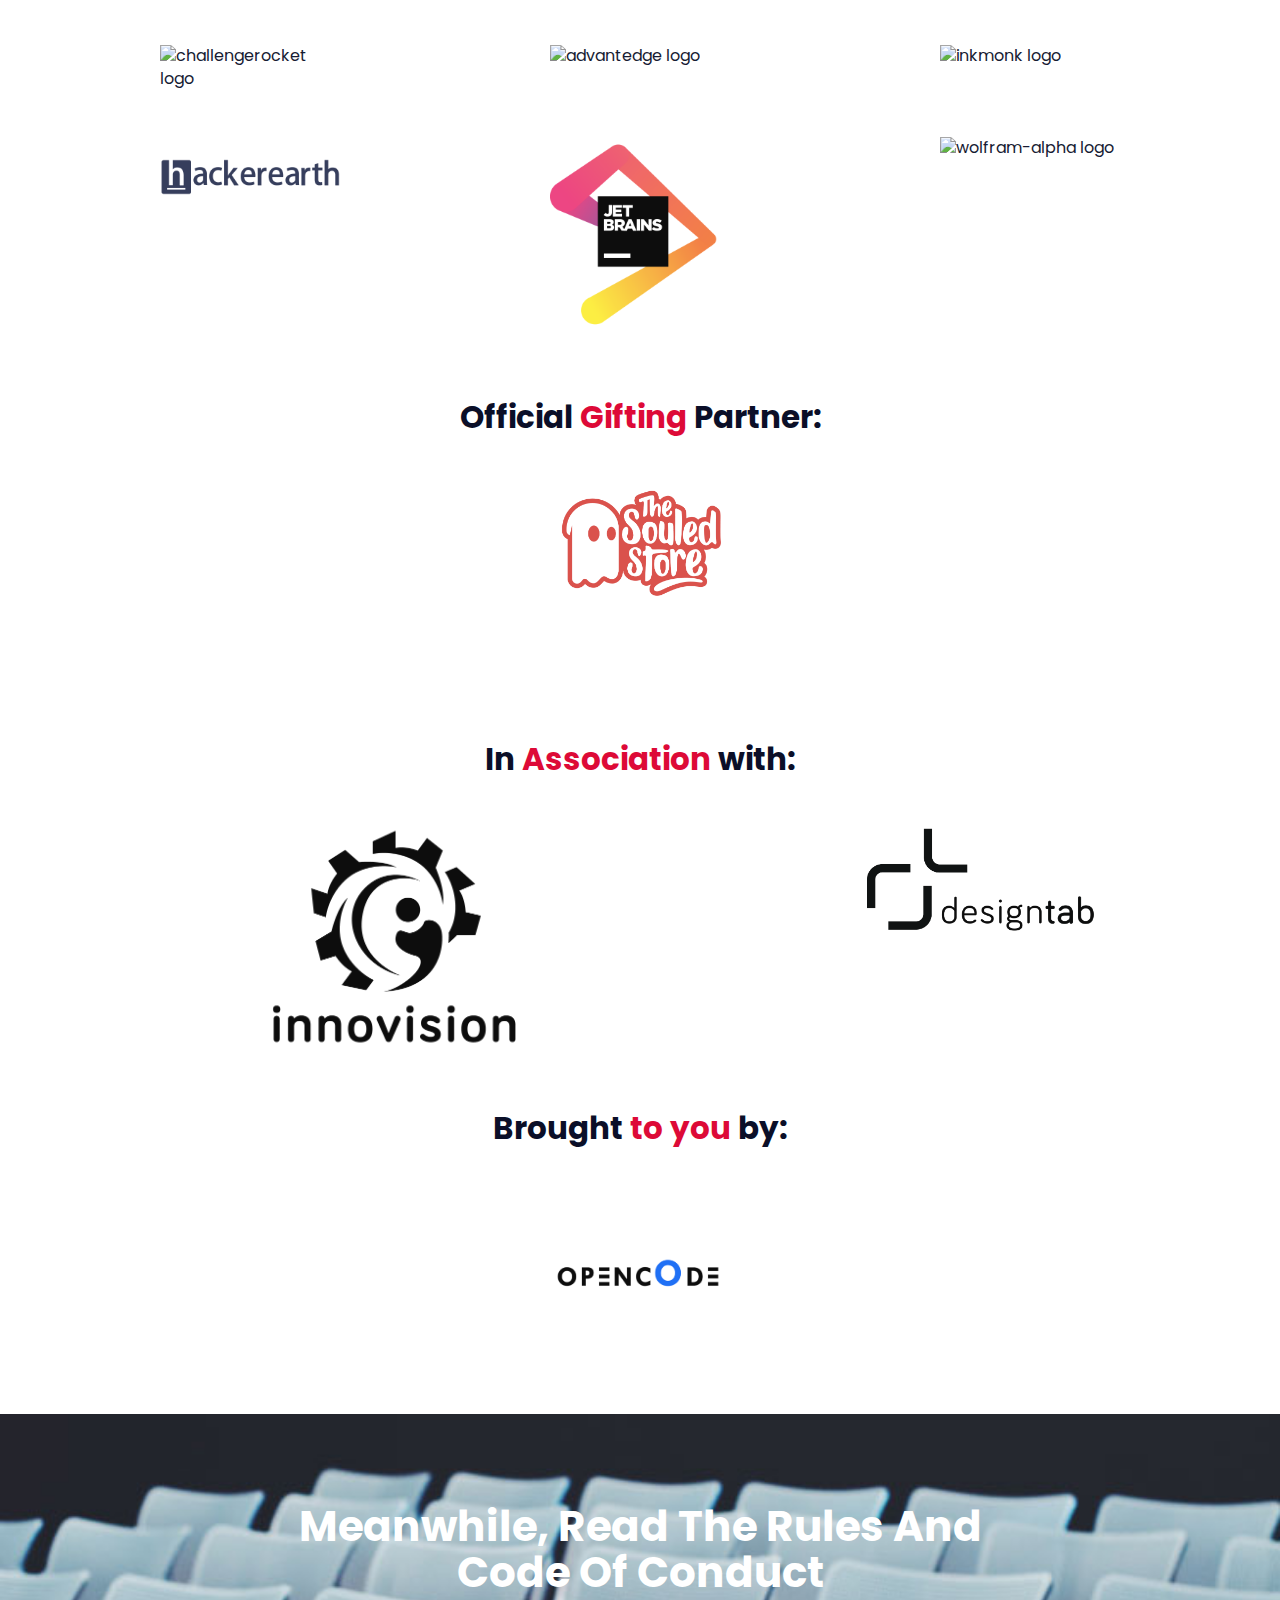
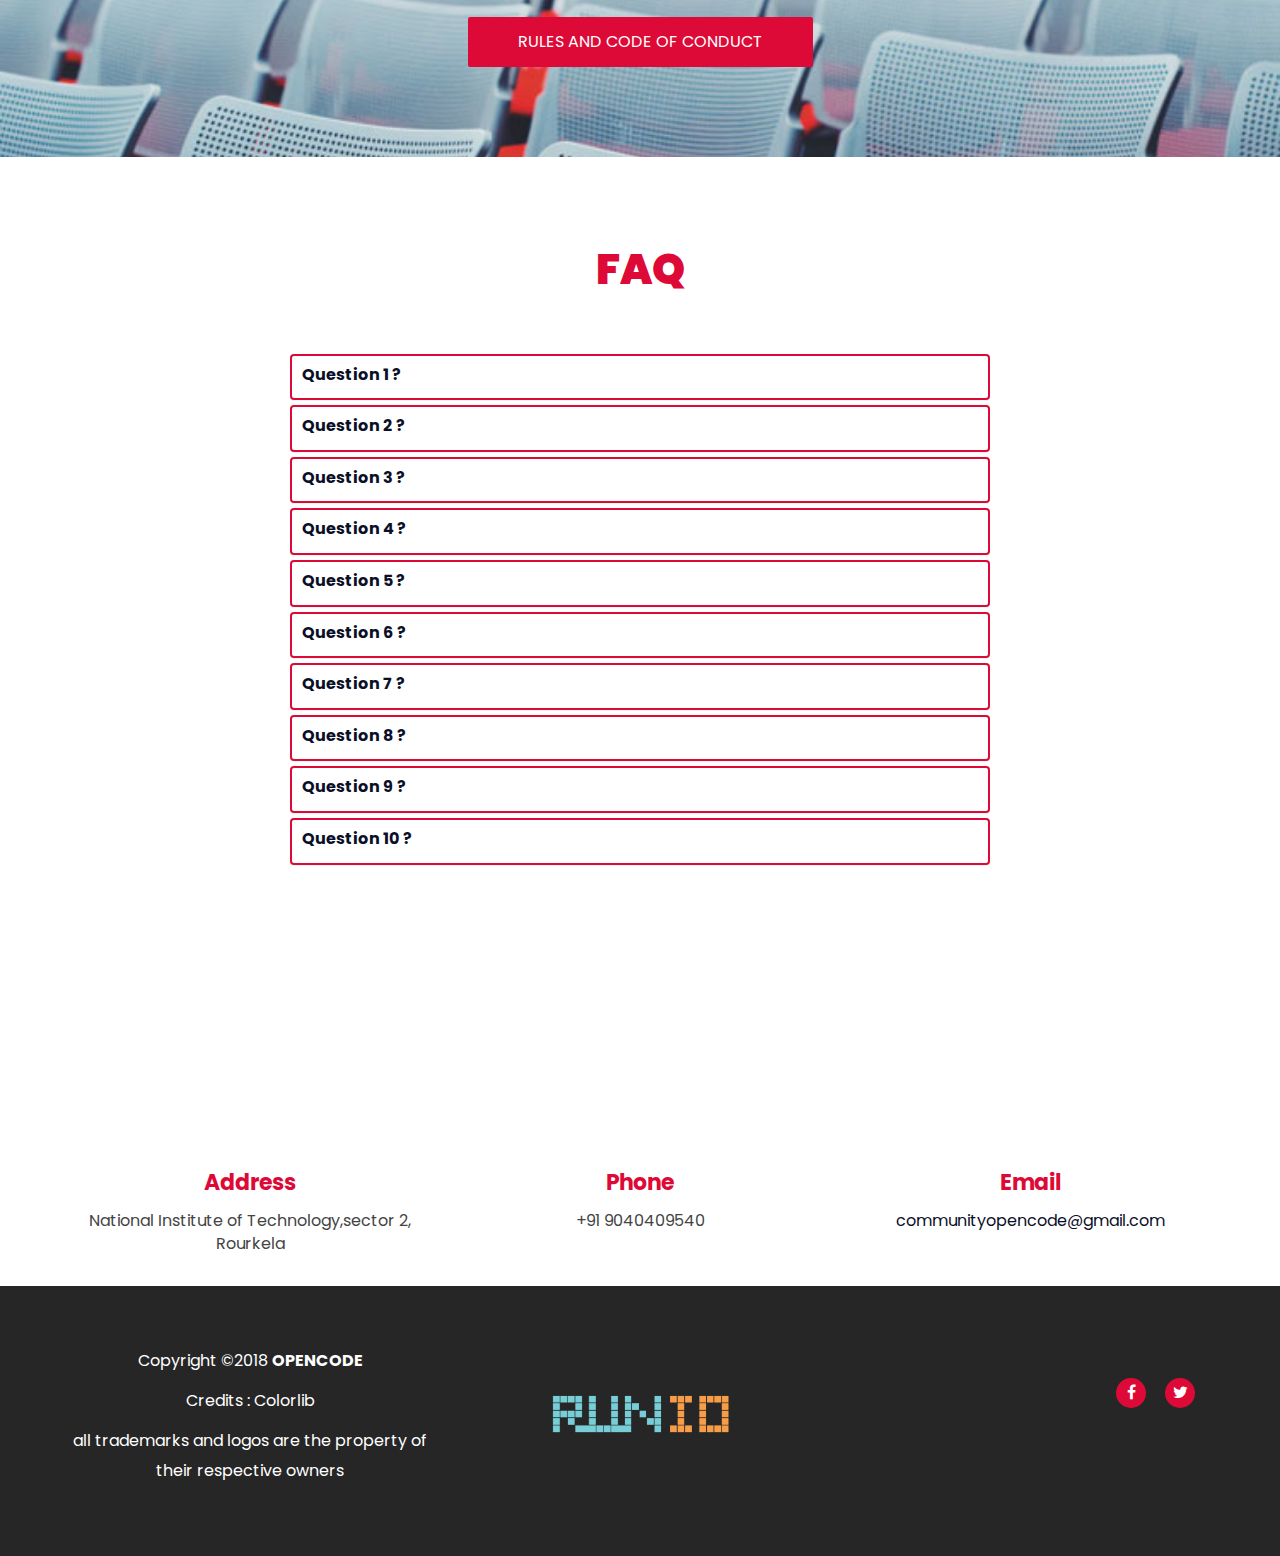
==== commit 05d596f6: "Merge branch 'master' of github.com:ShaswatLenka/run_io" ====
--- a/public/index.html
+++ b/public/index.html
@@ -91,7 +91,7 @@
 						<div class="home-content">
 							<h1>RUN <span style="color: #dd0a37">IO</span> HACKATHON | 3-4  NOV | <span style="color: aliceblue">NIT ROURKELA</span> </h1>
 							<h4 class="lead"></h4>
-							<a href="https://hacksociety.tech/attend/hackathon/45" class="main-btn">Apply</a>
+							<a href="https://hacksociety.tech/attend/hackathon/45" class="main-btn">Apply Now!</a>
 						</div>
 					</div>
 					<!-- /home content -->
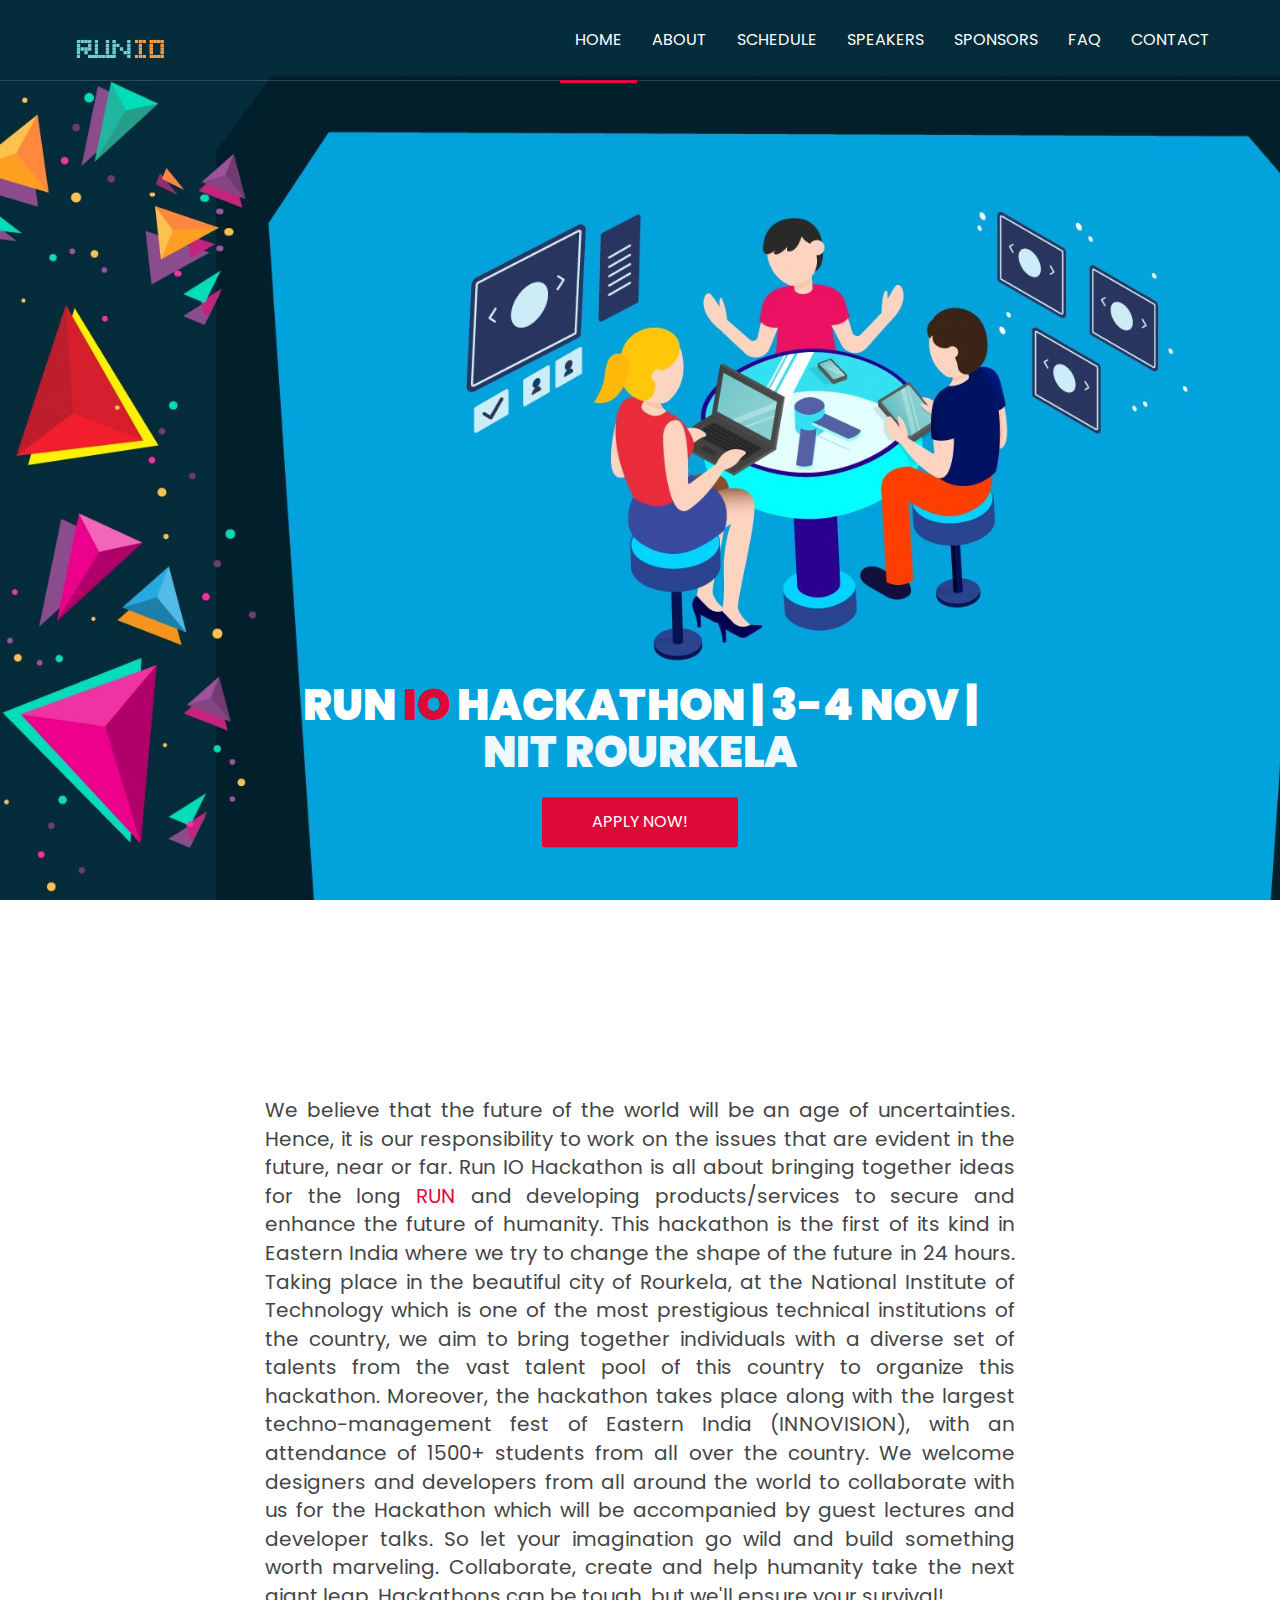
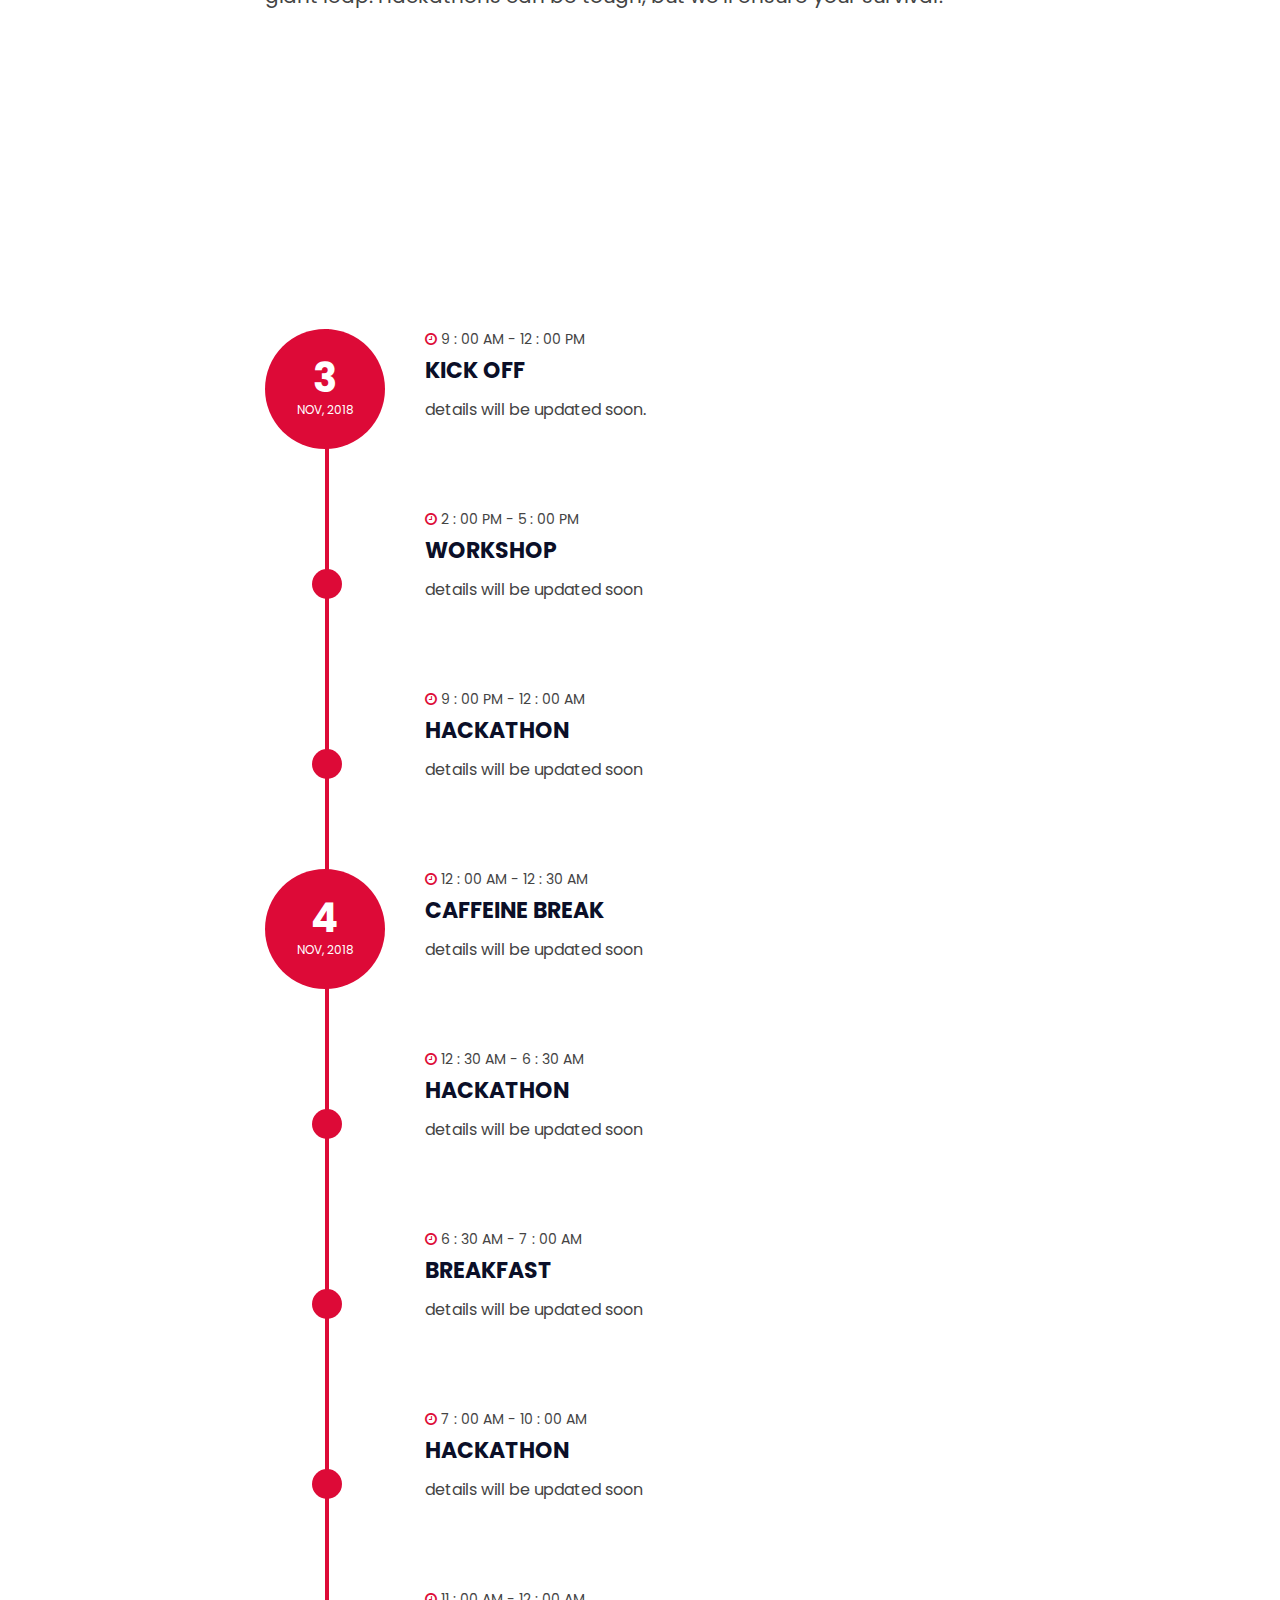
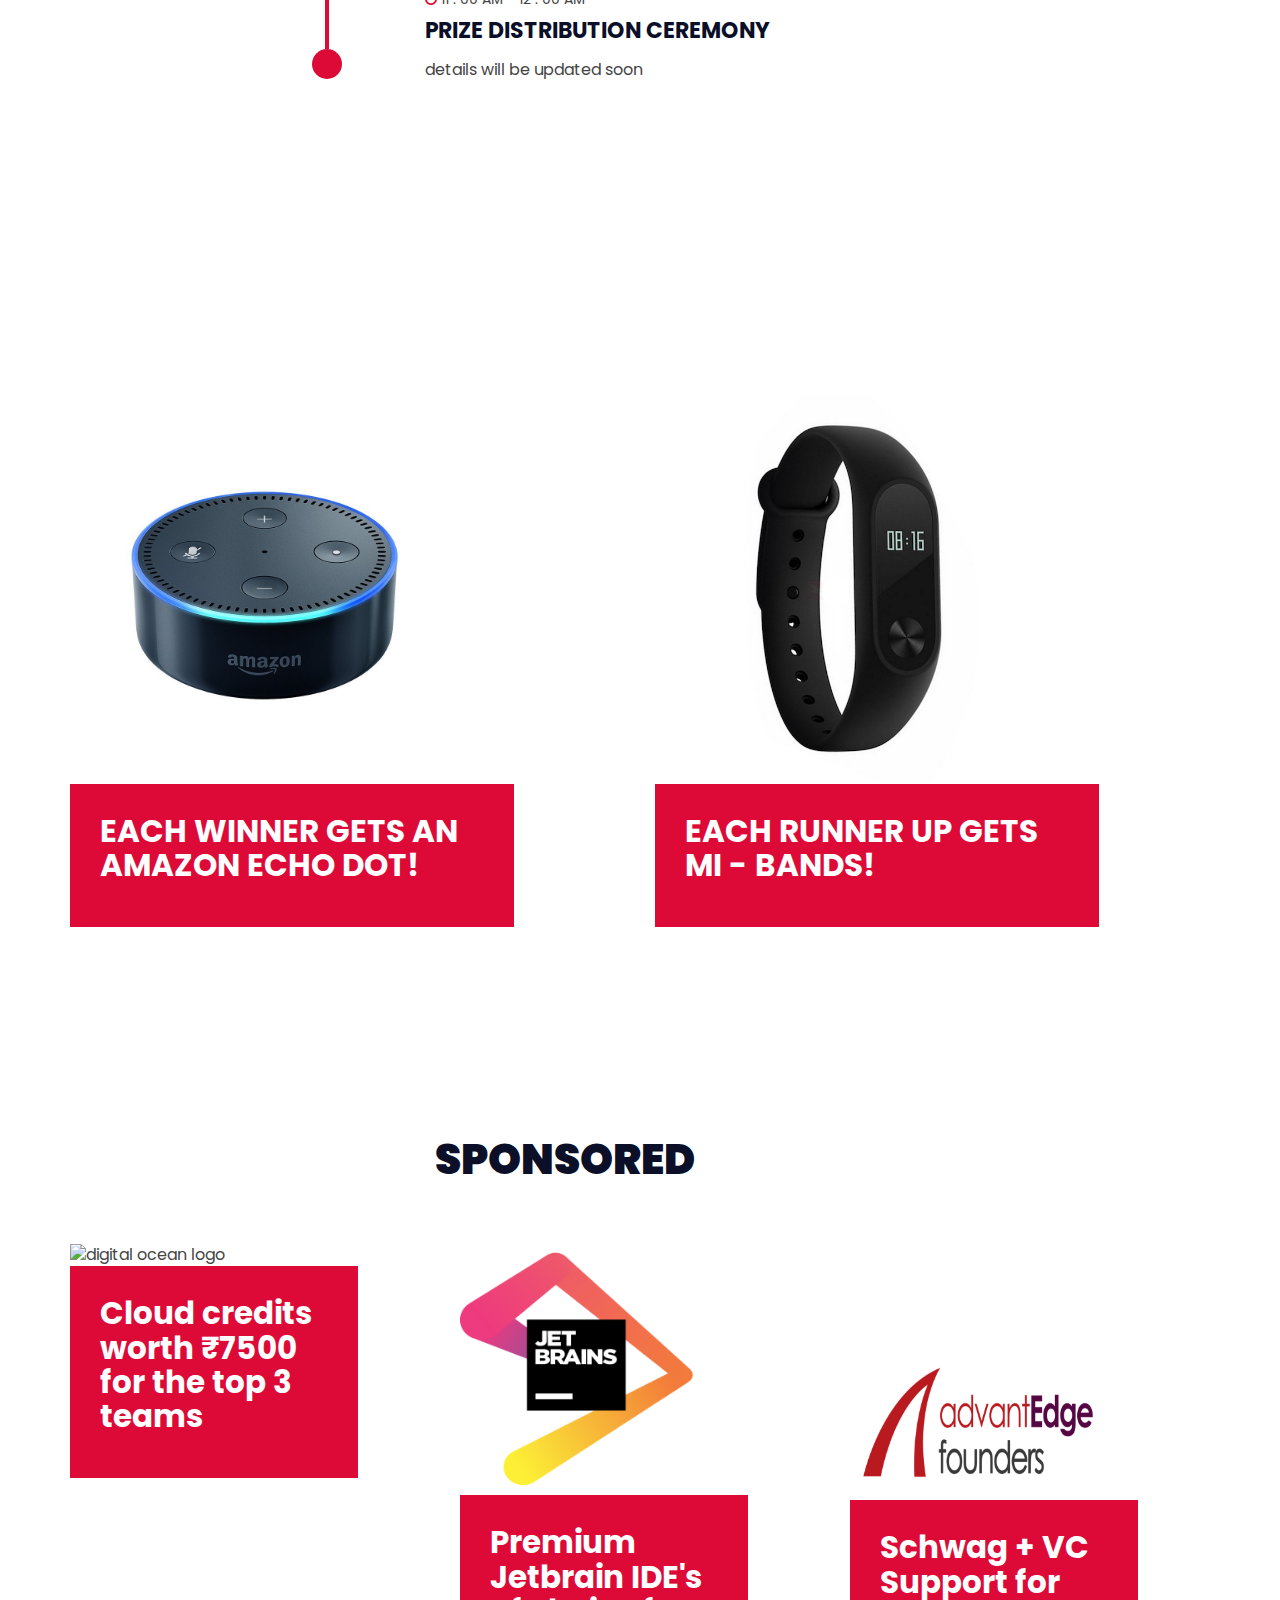
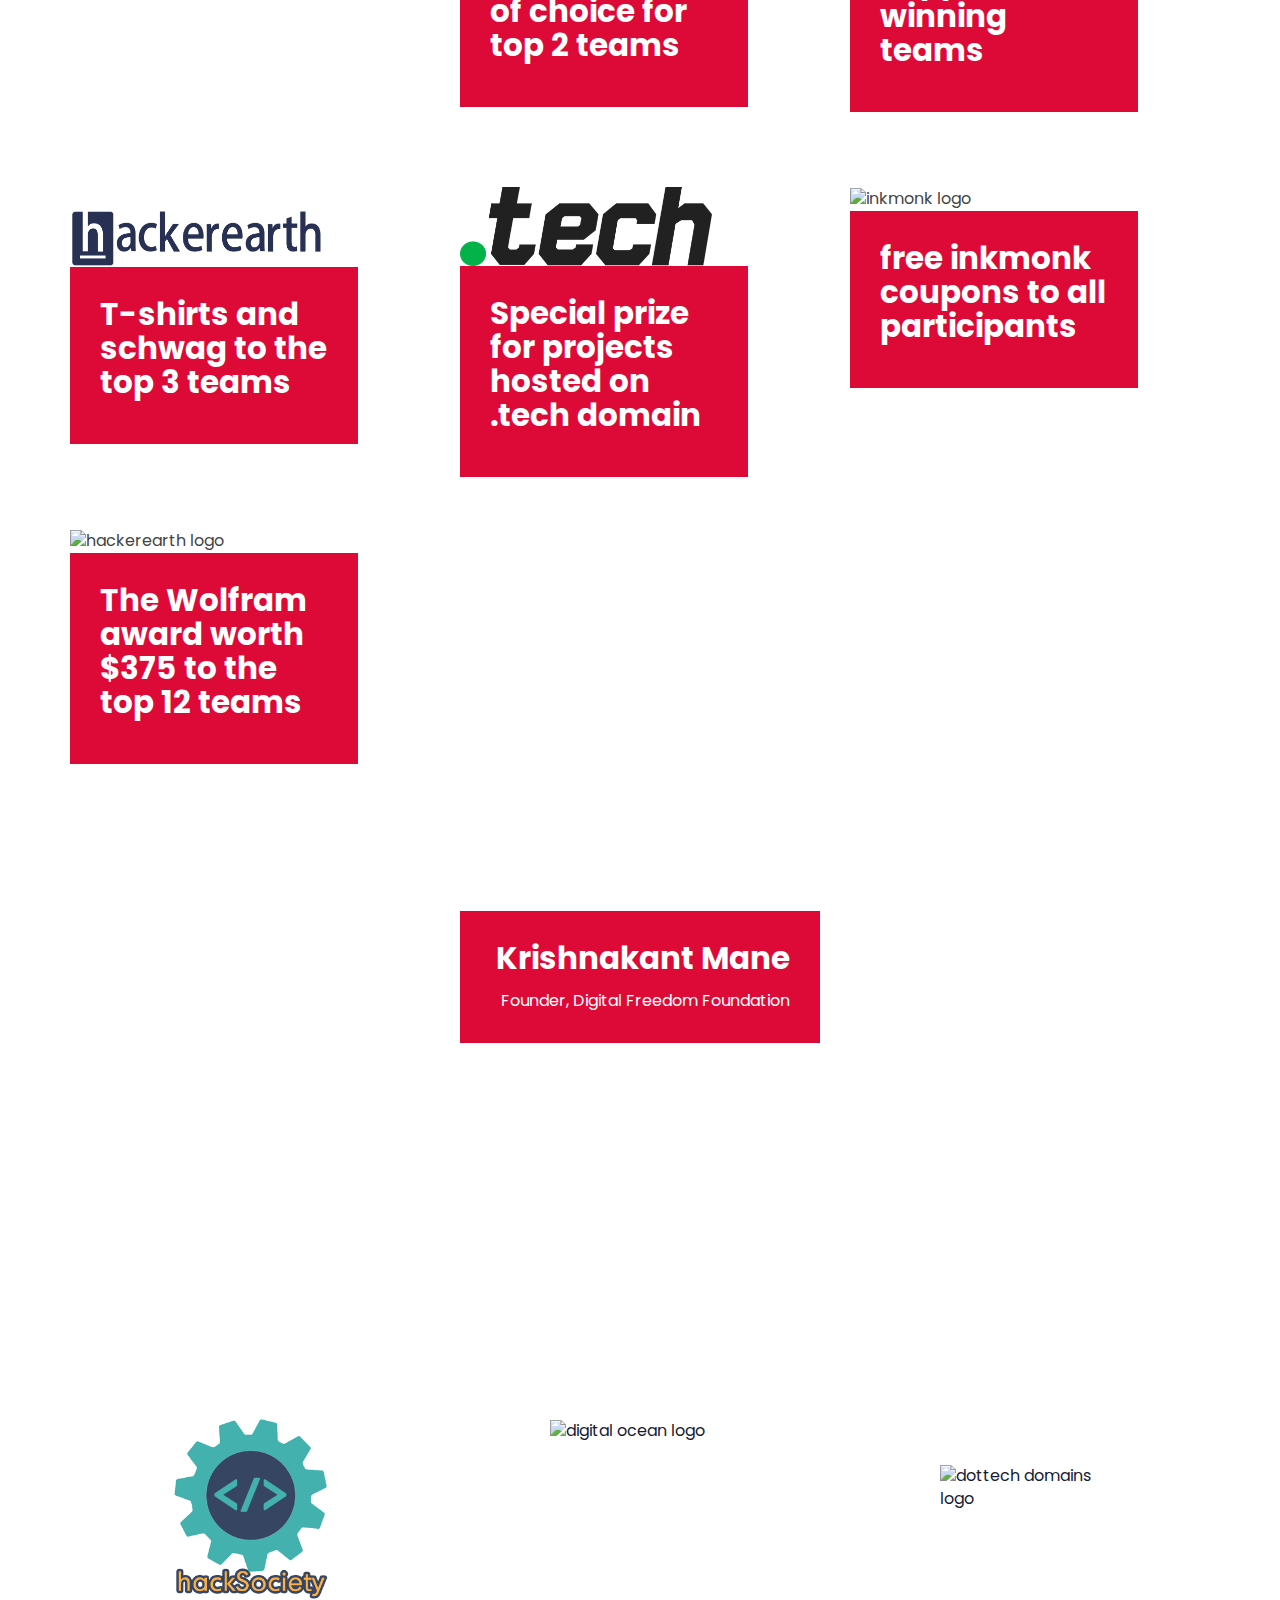
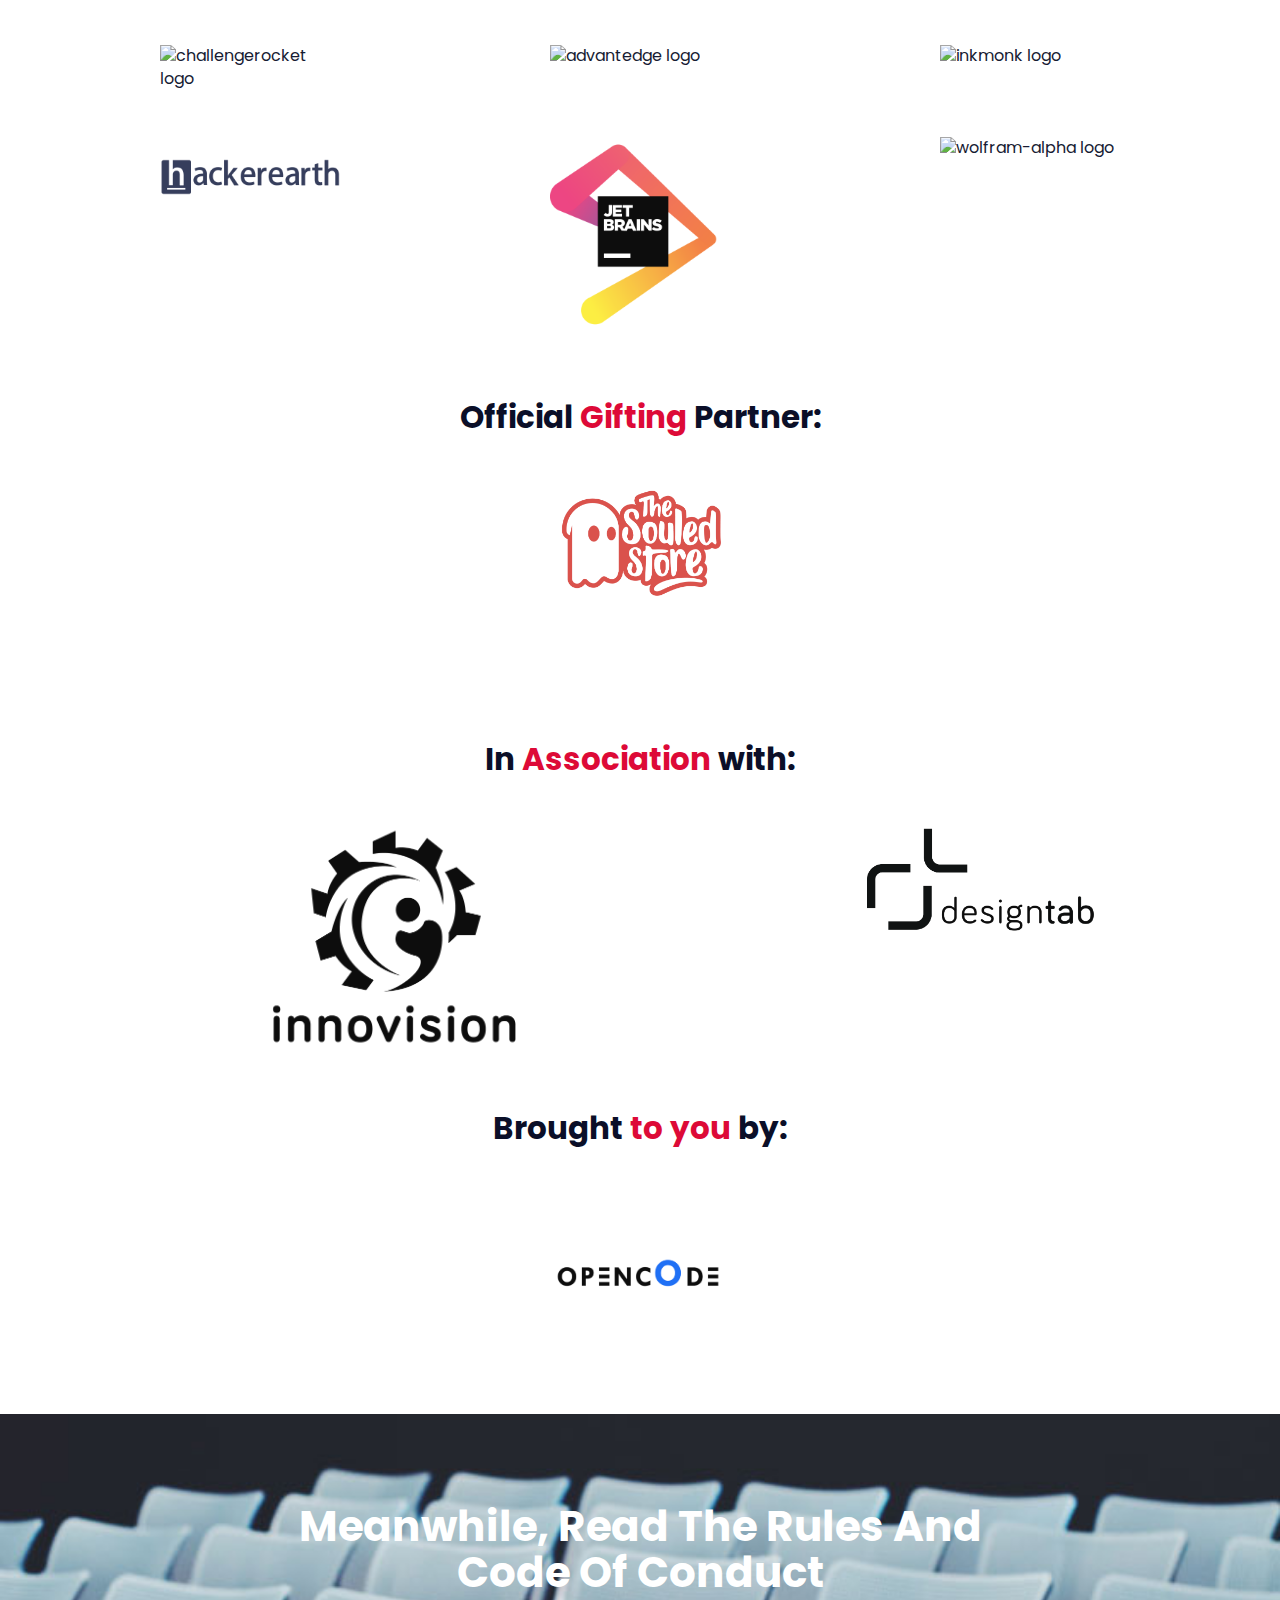
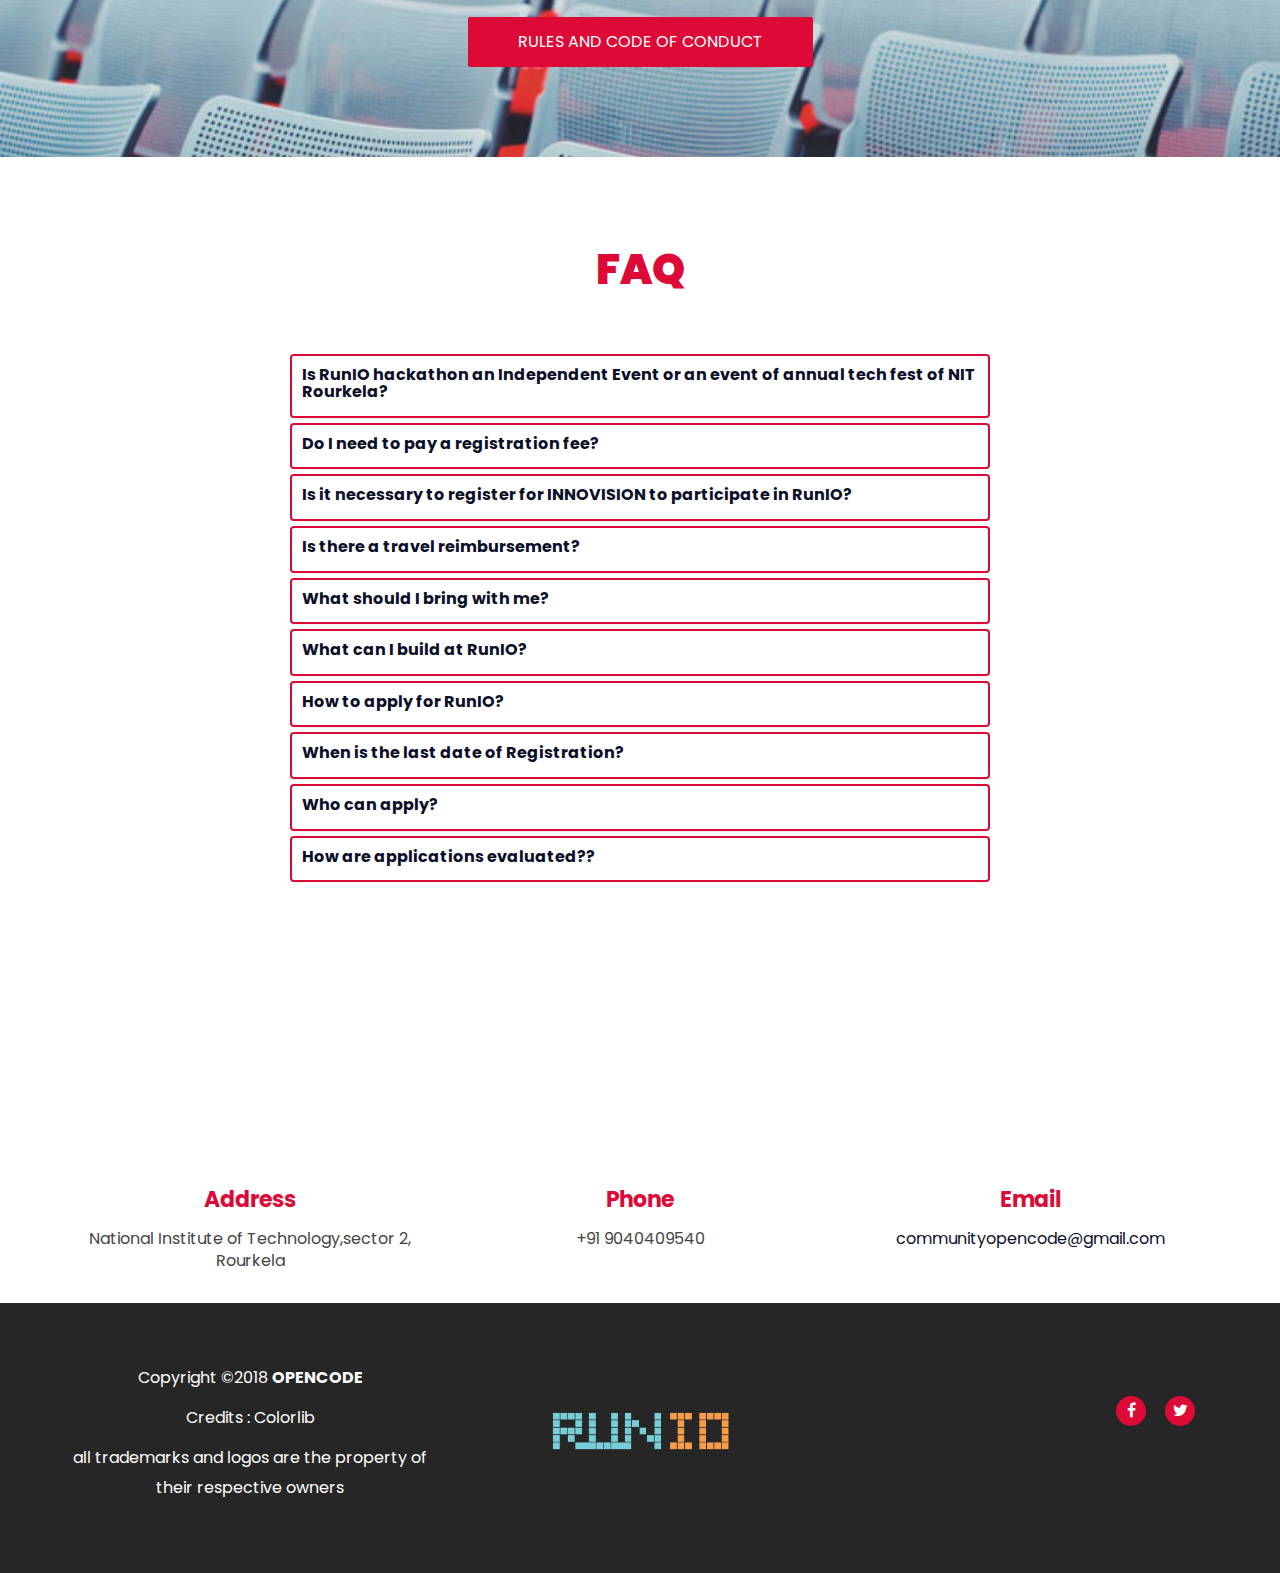
==== commit 0ccf2548: "add FAQ:" ====
--- a/public/index.html
+++ b/public/index.html
@@ -823,122 +823,102 @@
     <div class="panel panel-default">
       <div >
         <h4 style="padding-left: 10px; padding-top: 10px;">
-          <a data-toggle="collapse" data-parent="#accordion" href="#collapse1">Question 1 ?</a>
+          <a data-toggle="collapse" data-parent="#accordion" href="#collapse1">Is RunIO hackathon an Independent Event or an event of annual tech fest of NIT Rourkela?</a>
         </h4>
       </div>
       <div id="collapse1" class="panel-collapse collapse ">
-        <div class="panel-body">Lorem ipsum dolor sit amet, consectetur adipisicing elit,
-        sed do eiusmod tempor incididunt ut labore et dolore magna aliqua. Ut enim ad minim veniam,
-        quis nostrud exercitation ullamco laboris nisi ut aliquip ex ea commodo consequat.</div>
+        <div class="panel-body">RunIO is a part of tech fest of NIT Rourkela, INNOVISION (check out innonitr.com)</div>
       </div>
     </div>
     <div class="panel panel-default">
       <div >
         <h4 style="padding-left: 10px; padding-top: 10px;">
-          <a data-toggle="collapse" data-parent="#accordion" href="#collapse2">Question 2 ?</a>
+          <a data-toggle="collapse" data-parent="#accordion" href="#collapse2">Do I need to pay a registration fee?</a>
         </h4>
       </div>
       <div id="collapse2" class="panel-collapse collapse">
-        <div class="panel-body">Lorem ipsum dolor sit amet, consectetur adipisicing elit,
-        sed do eiusmod tempor incididunt ut labore et dolore magna aliqua. Ut enim ad minim veniam,
-        quis nostrud exercitation ullamco laboris nisi ut aliquip ex ea commodo consequat.</div>
+        <div class="panel-body">For RunIO, nope! But for participants from other institutes an amount of ₹500 as INNOVISION registration fees will be charged because we need to arrange for your food and accomodation. This amount also includes passes for all the events and pro-shows of INNOVISION during 2-4 November 2018. Still, we are trying our best to arrange free accomodation and food to all the Hackathon Participants.</div>
       </div>
     </div>
     <div class="panel panel-default">
       <div >
         <h4 style="padding-left: 10px; padding-top: 10px;">
-          <a data-toggle="collapse" data-parent="#accordion" href="#collapse3">Question 3 ?</a>
+          <a data-toggle="collapse" data-parent="#accordion" href="#collapse3">Is it necessary to register for INNOVISION to participate in RunIO?</a>
         </h4>
       </div>
       <div id="collapse3" class="panel-collapse collapse">
-        <div class="panel-body">Lorem ipsum dolor sit amet, consectetur adipisicing elit,
-        sed do eiusmod tempor incididunt ut labore et dolore magna aliqua. Ut enim ad minim veniam,
-        quis nostrud exercitation ullamco laboris nisi ut aliquip ex ea commodo consequat.</div>
+        <div class="panel-body">As RunIO is an INNOVISION event, you need to register for INNOVISION as well to participate in RunIO. You can register online(innonitr.com) or on spot.</div>
       </div>
     </div>
     <div class="panel panel-default">
       <div >
         <h4 style="padding-left: 10px; padding-top: 10px;">
-          <a data-toggle="collapse" data-parent="#accordion" href="#collapse4">Question 4 ?</a>
+          <a data-toggle="collapse" data-parent="#accordion" href="#collapse4">Is there a travel reimbursement?</a>
         </h4>
       </div>
       <div id="collapse4" class="panel-collapse collapse ">
-        <div class="panel-body">Lorem ipsum dolor sit amet, consectetur adipisicing elit,
-        sed do eiusmod tempor incididunt ut labore et dolore magna aliqua. Ut enim ad minim veniam,
-        quis nostrud exercitation ullamco laboris nisi ut aliquip ex ea commodo consequat.</div>
+        <div class="panel-body">Till now, we don't have provisions for reimbursing your travel costs. We may reimburse it in future depending upon the sponsorships we receive. So stay tuned!</div>
       </div>
     </div>
     <div class="panel panel-default">
       <div >
         <h4 style="padding-left: 10px; padding-top: 10px;">
-          <a data-toggle="collapse" data-parent="#accordion" href="#collapse5">Question 5 ?</a>
+          <a data-toggle="collapse" data-parent="#accordion" href="#collapse5">What should I bring with me?</a>
         </h4>
       </div>
       <div id="collapse5" class="panel-collapse collapse ">
-        <div class="panel-body">Lorem ipsum dolor sit amet, consectetur adipisicing elit,
-        sed do eiusmod tempor incididunt ut labore et dolore magna aliqua. Ut enim ad minim veniam,
-        quis nostrud exercitation ullamco laboris nisi ut aliquip ex ea commodo consequat.</div>
+        <div class="panel-body">A laptop and an extension cord is all you need.</div>
       </div>
     </div>
     <div class="panel panel-default">
       <div >
         <h4 style="padding-left: 10px; padding-top: 10px;">
-          <a data-toggle="collapse" data-parent="#accordion" href="#collapse6">Question 6 ?</a>
+          <a data-toggle="collapse" data-parent="#accordion" href="#collapse6">What can I build at RunIO?</a>
         </h4>
       </div>
       <div id="collapse6" class="panel-collapse collapse ">
-        <div class="panel-body">Lorem ipsum dolor sit amet, consectetur adipisicing elit,
-        sed do eiusmod tempor incididunt ut labore et dolore magna aliqua. Ut enim ad minim veniam,
-        quis nostrud exercitation ullamco laboris nisi ut aliquip ex ea commodo consequat.</div>
+        <div class="panel-body">You can choose any track of your choice. But remember that your product should solve an existing problem or a problem that you think may occur in near or far future.</div>
       </div>
     </div>
     <div class="panel panel-default">
       <div >
         <h4 style="padding-left: 10px; padding-top: 10px;">
-          <a data-toggle="collapse" data-parent="#accordion" href="#collapse7">Question 7 ?</a>
+          <a data-toggle="collapse" data-parent="#accordion" href="#collapse7">How to apply for RunIO?</a>
         </h4>
       </div>
       <div id="collapse7" class="panel-collapse collapse ">
-        <div class="panel-body">Lorem ipsum dolor sit amet, consectetur adipisicing elit,
-        sed do eiusmod tempor incididunt ut labore et dolore magna aliqua. Ut enim ad minim veniam,
-        quis nostrud exercitation ullamco laboris nisi ut aliquip ex ea commodo consequat.</div>
+        <div class="panel-body">Click on the apply button on the landing page and sign up for a hacksociety account. Edit your profile and then apply for RunIO.</div>
       </div>
     </div>
     <div class="panel panel-default">
       <div >
         <h4 style="padding-left: 10px; padding-top: 10px;">
-          <a data-toggle="collapse" data-parent="#accordion" href="#collapse8">Question 8 ?</a>
+          <a data-toggle="collapse" data-parent="#accordion" href="#collapse8">When is the last date of Registration?</a>
         </h4>
       </div>
       <div id="collapse8" class="panel-collapse collapse ">
-        <div class="panel-body">Lorem ipsum dolor sit amet, consectetur adipisicing elit,
-        sed do eiusmod tempor incididunt ut labore et dolore magna aliqua. Ut enim ad minim veniam,
-        quis nostrud exercitation ullamco laboris nisi ut aliquip ex ea commodo consequat.</div>
+        <div class="panel-body">You can apply anytime on or before 2nd November 2018. But as we select participants on a first come first serve basis so it is advised to apply as soon as possible.</div>
       </div>
     </div>
 
     <div class="panel panel-default">
       <div >
         <h4 style="padding-left: 10px; padding-top: 10px;">
-          <a data-toggle="collapse" data-parent="#accordion" href="#collapse9">Question 9 ?</a>
+          <a data-toggle="collapse" data-parent="#accordion" href="#collapse9">Who can apply?</a>
         </h4>
       </div>
       <div id="collapse9" class="panel-collapse collapse ">
-        <div class="panel-body">Lorem ipsum dolor sit amet, consectetur adipisicing elit,
-        sed do eiusmod tempor incididunt ut labore et dolore magna aliqua. Ut enim ad minim veniam,
-        quis nostrud exercitation ullamco laboris nisi ut aliquip ex ea commodo consequat.</div>
+        <div class="panel-body">Students/Professionals/Enthusiasts above the age of 18 years can apply.</div>
       </div>
     </div>
     <div class="panel panel-default">
       <div >
         <h4 style="padding-left: 10px; padding-top: 10px;">
-          <a data-toggle="collapse" data-parent="#accordion" href="#collapse10">Question 10 ?</a>
+          <a data-toggle="collapse" data-parent="#accordion" href="#collapse10">How are applications evaluated??</a>
         </h4>
       </div>
       <div id="collapse10" class="panel-collapse collapse ">
-        <div class="panel-body">Lorem ipsum dolor sit amet, consectetur adipisicing elit,
-        sed do eiusmod tempor incididunt ut labore et dolore magna aliqua. Ut enim ad minim veniam,
-        quis nostrud exercitation ullamco laboris nisi ut aliquip ex ea commodo consequat.</div>
+        <div class="panel-body">The applications are evaluated on basis of your profile you have submitted to us. As we have fixed number of seats, we will review your applications on first come first serve basis.</div>
       </div>
     </div>
                  </div> 
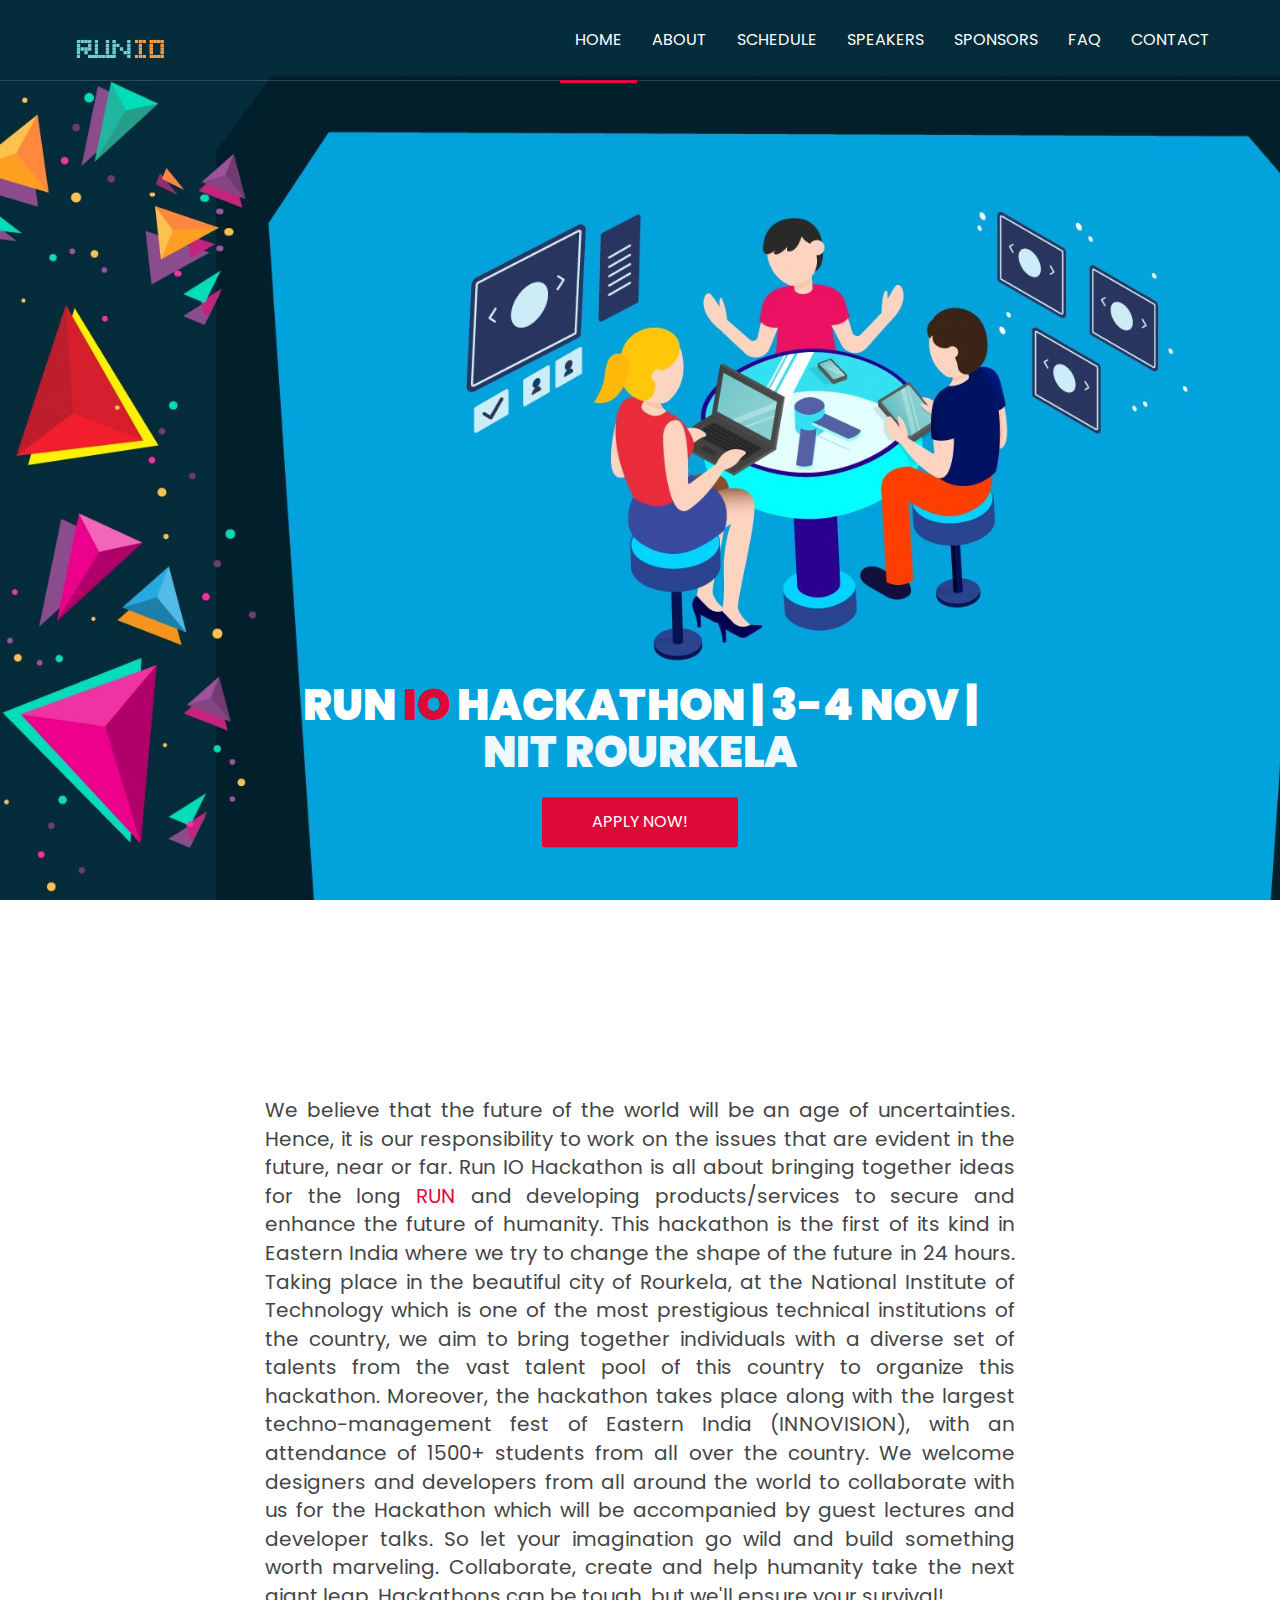
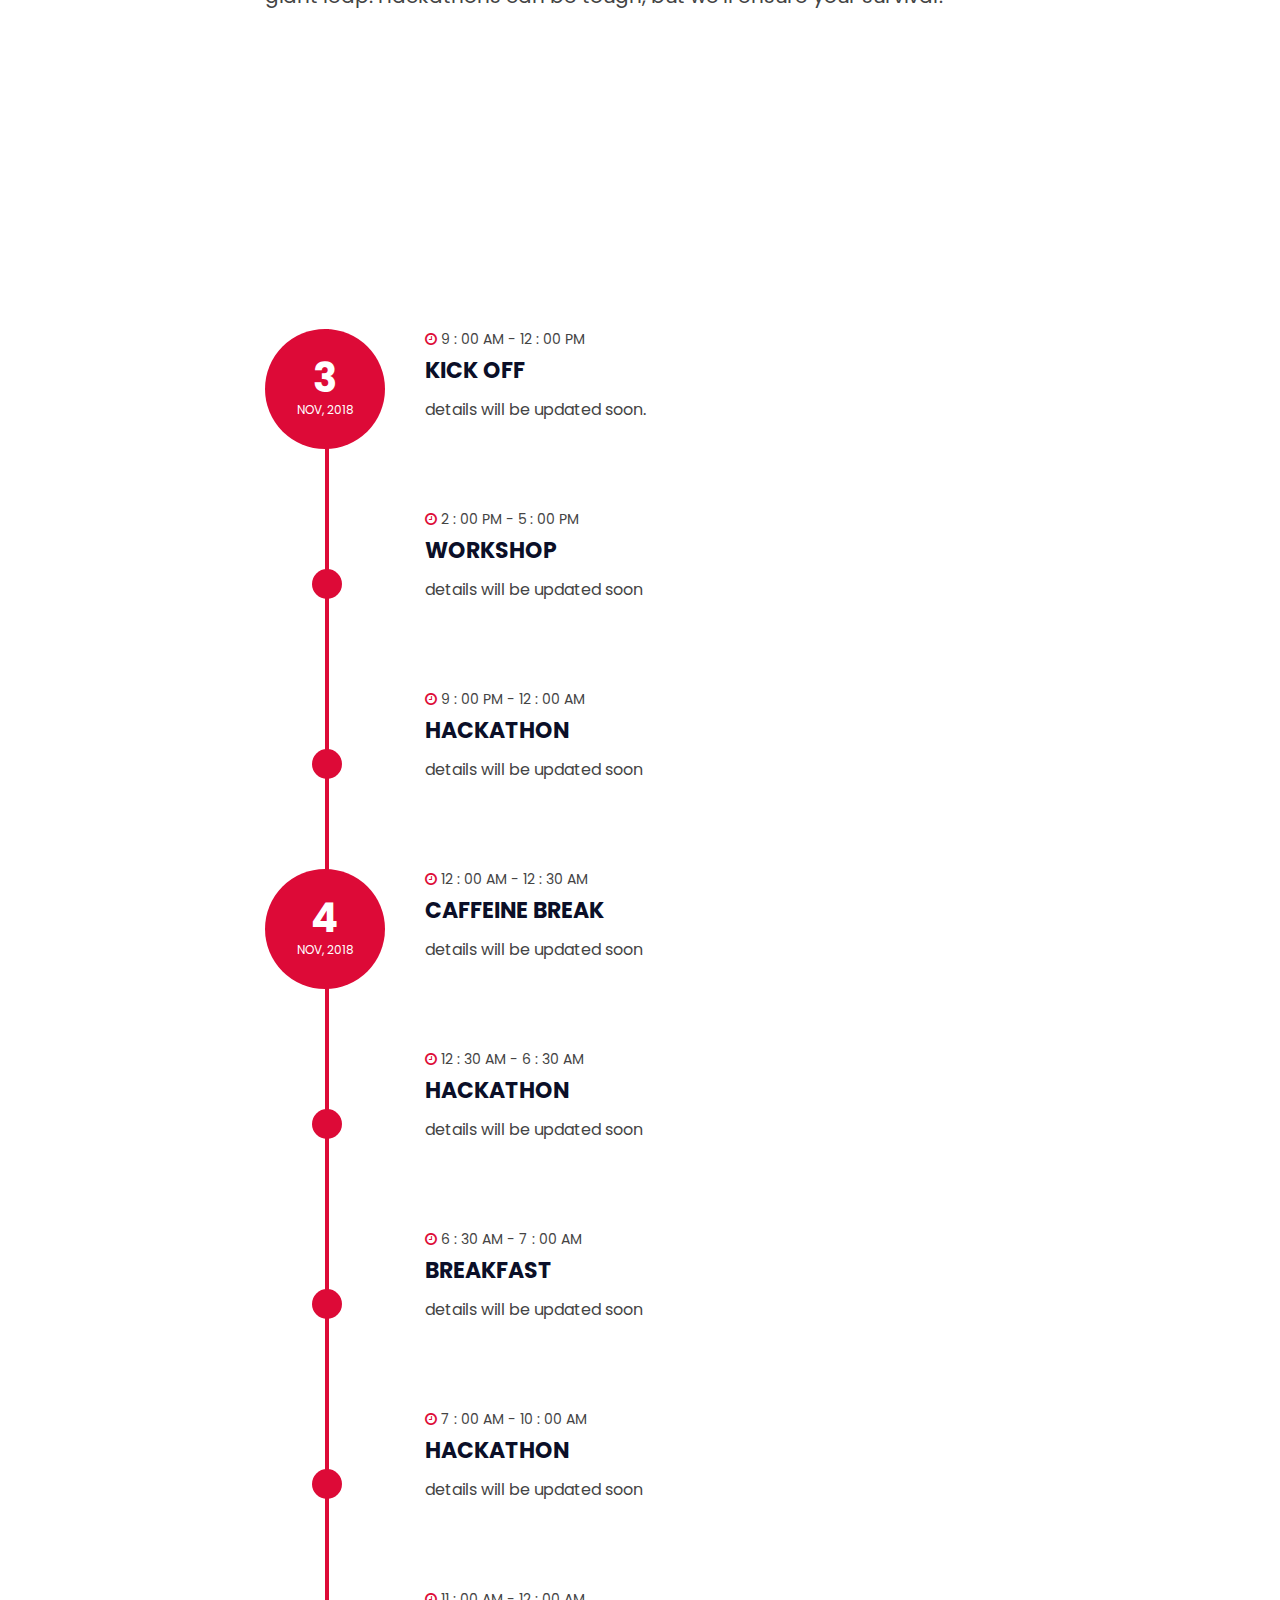
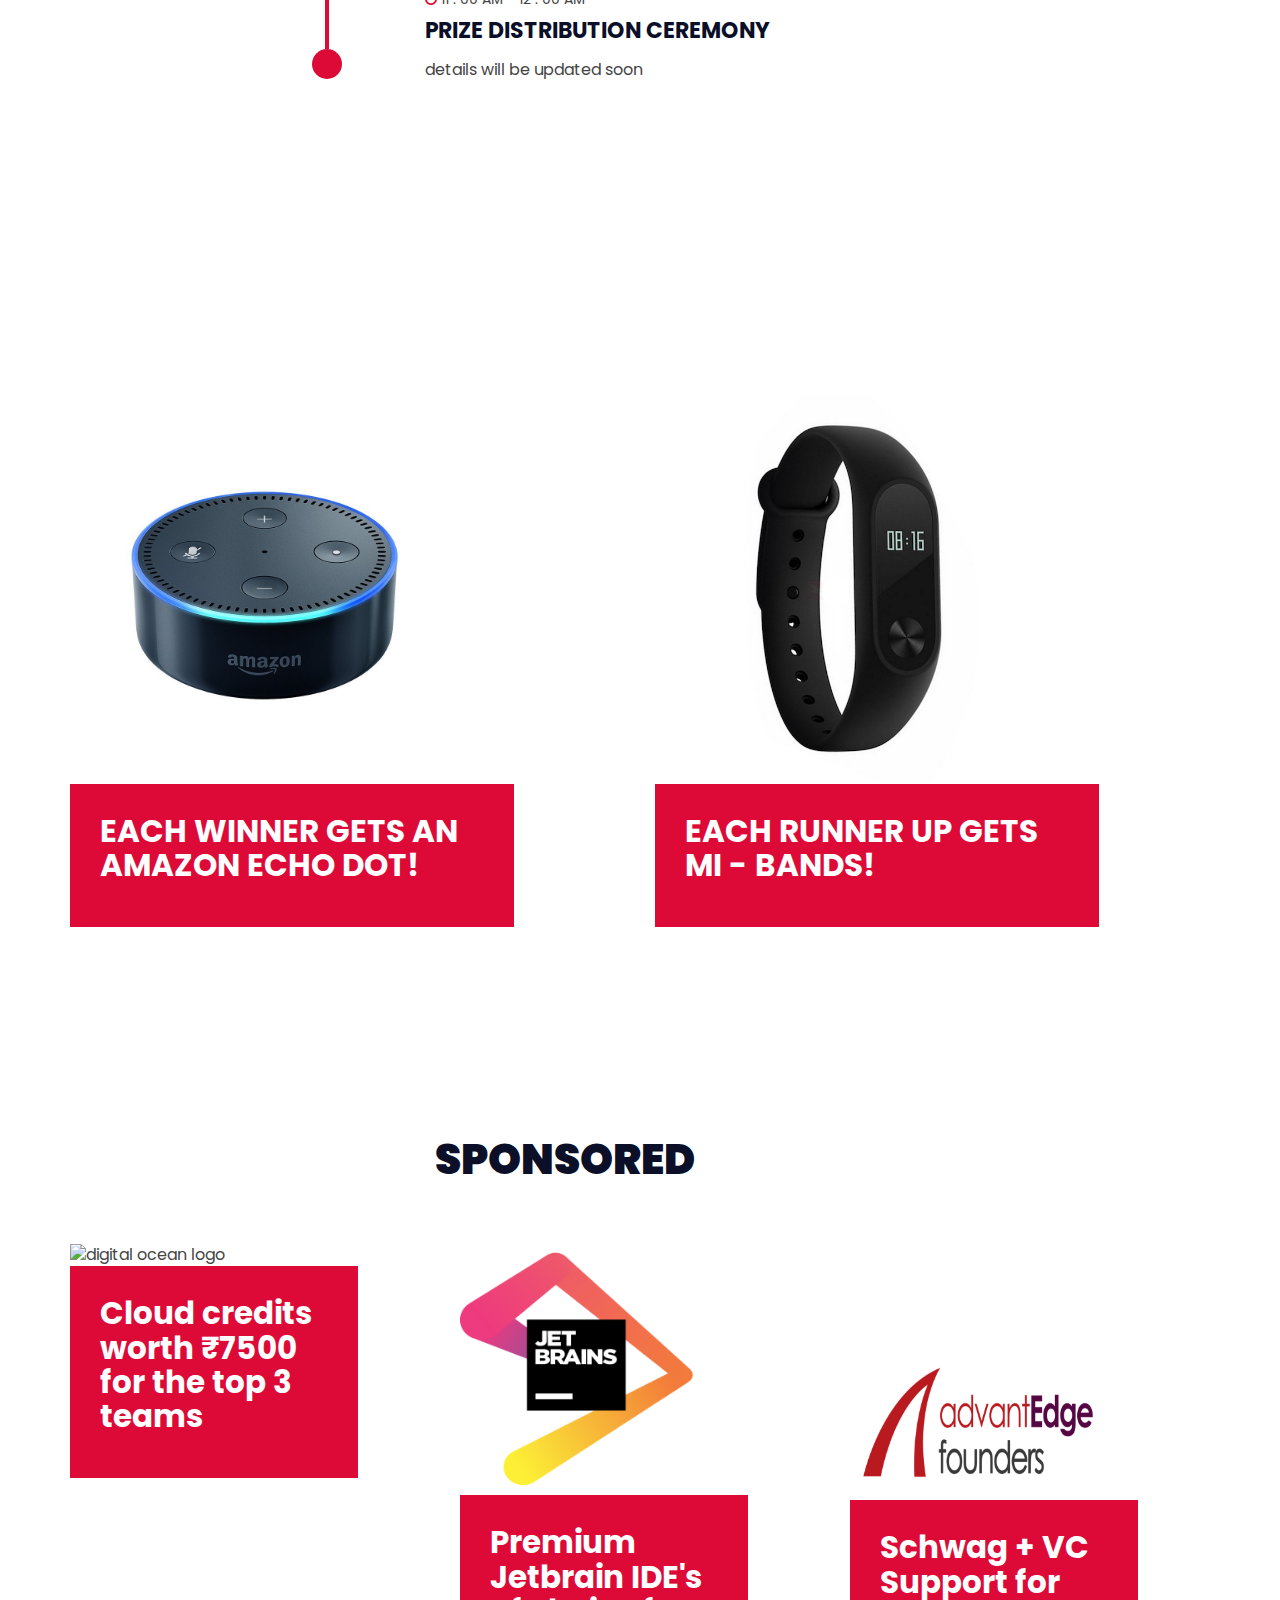
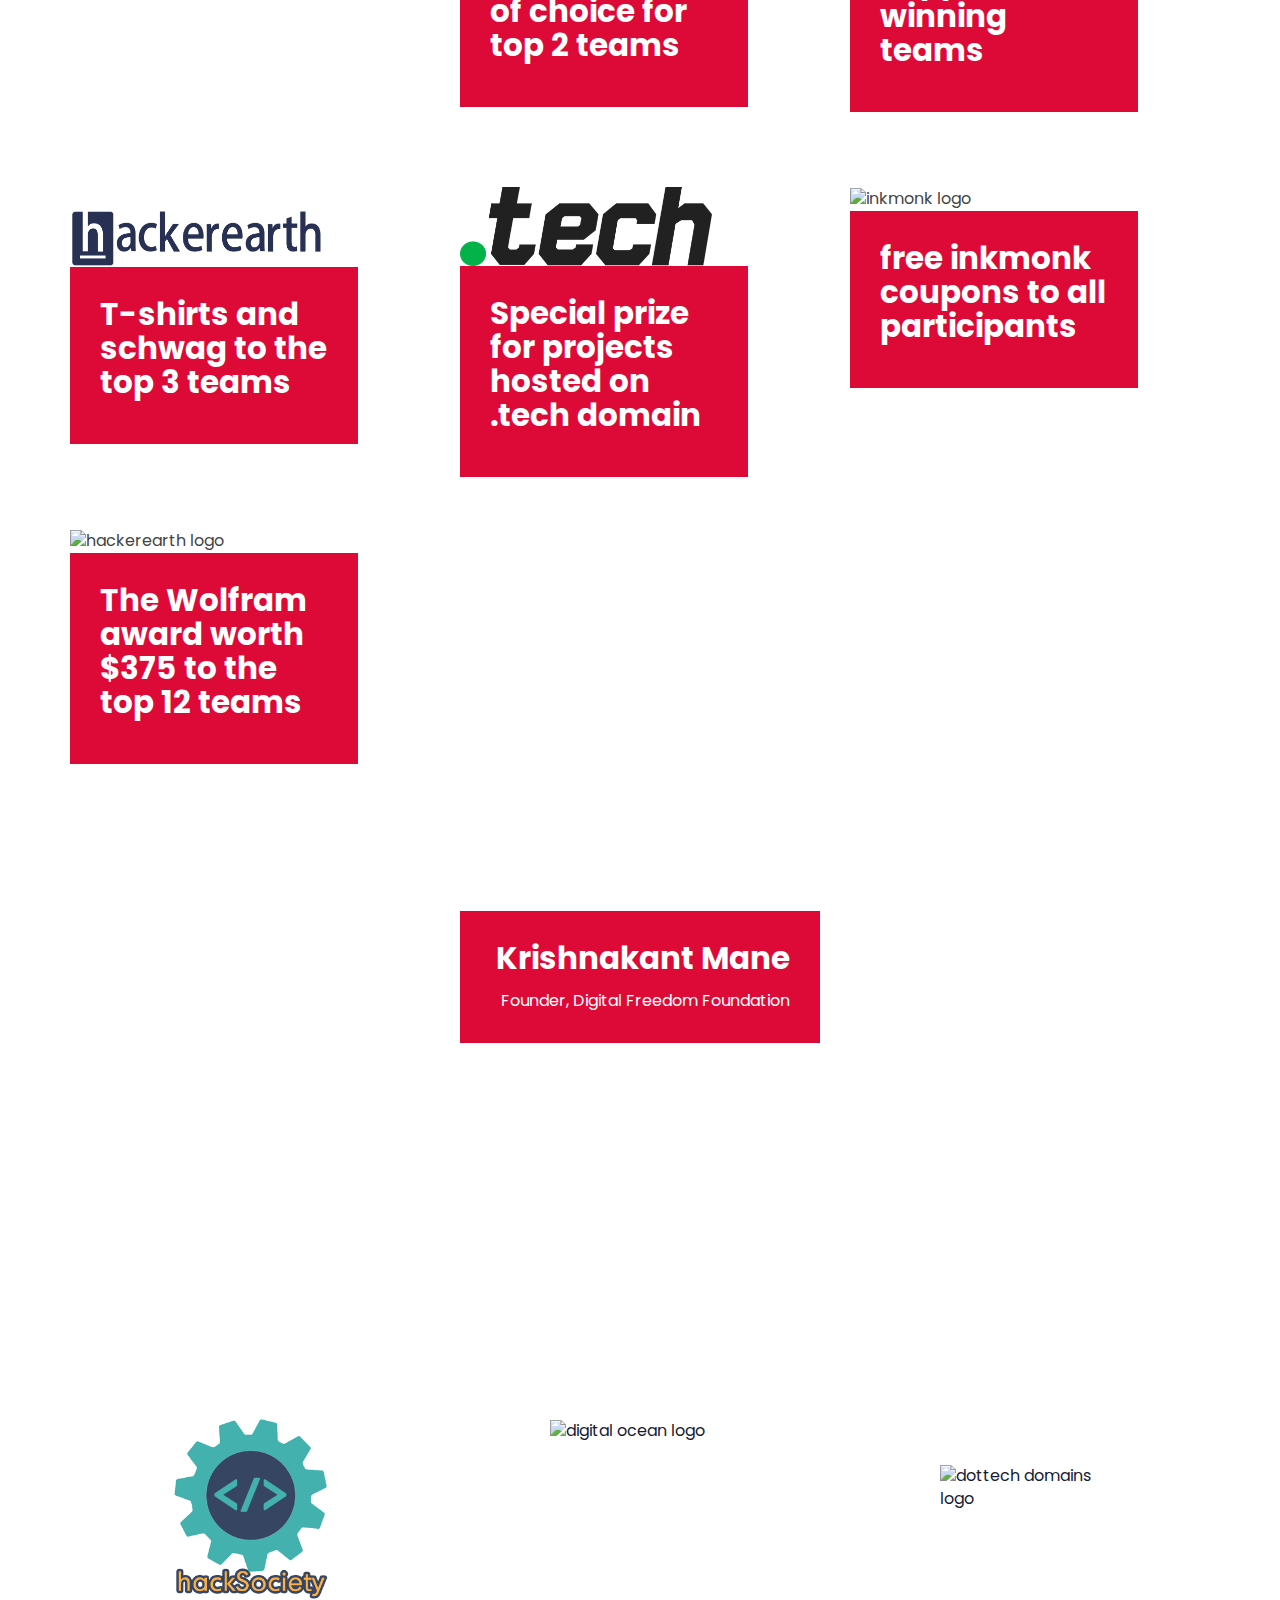
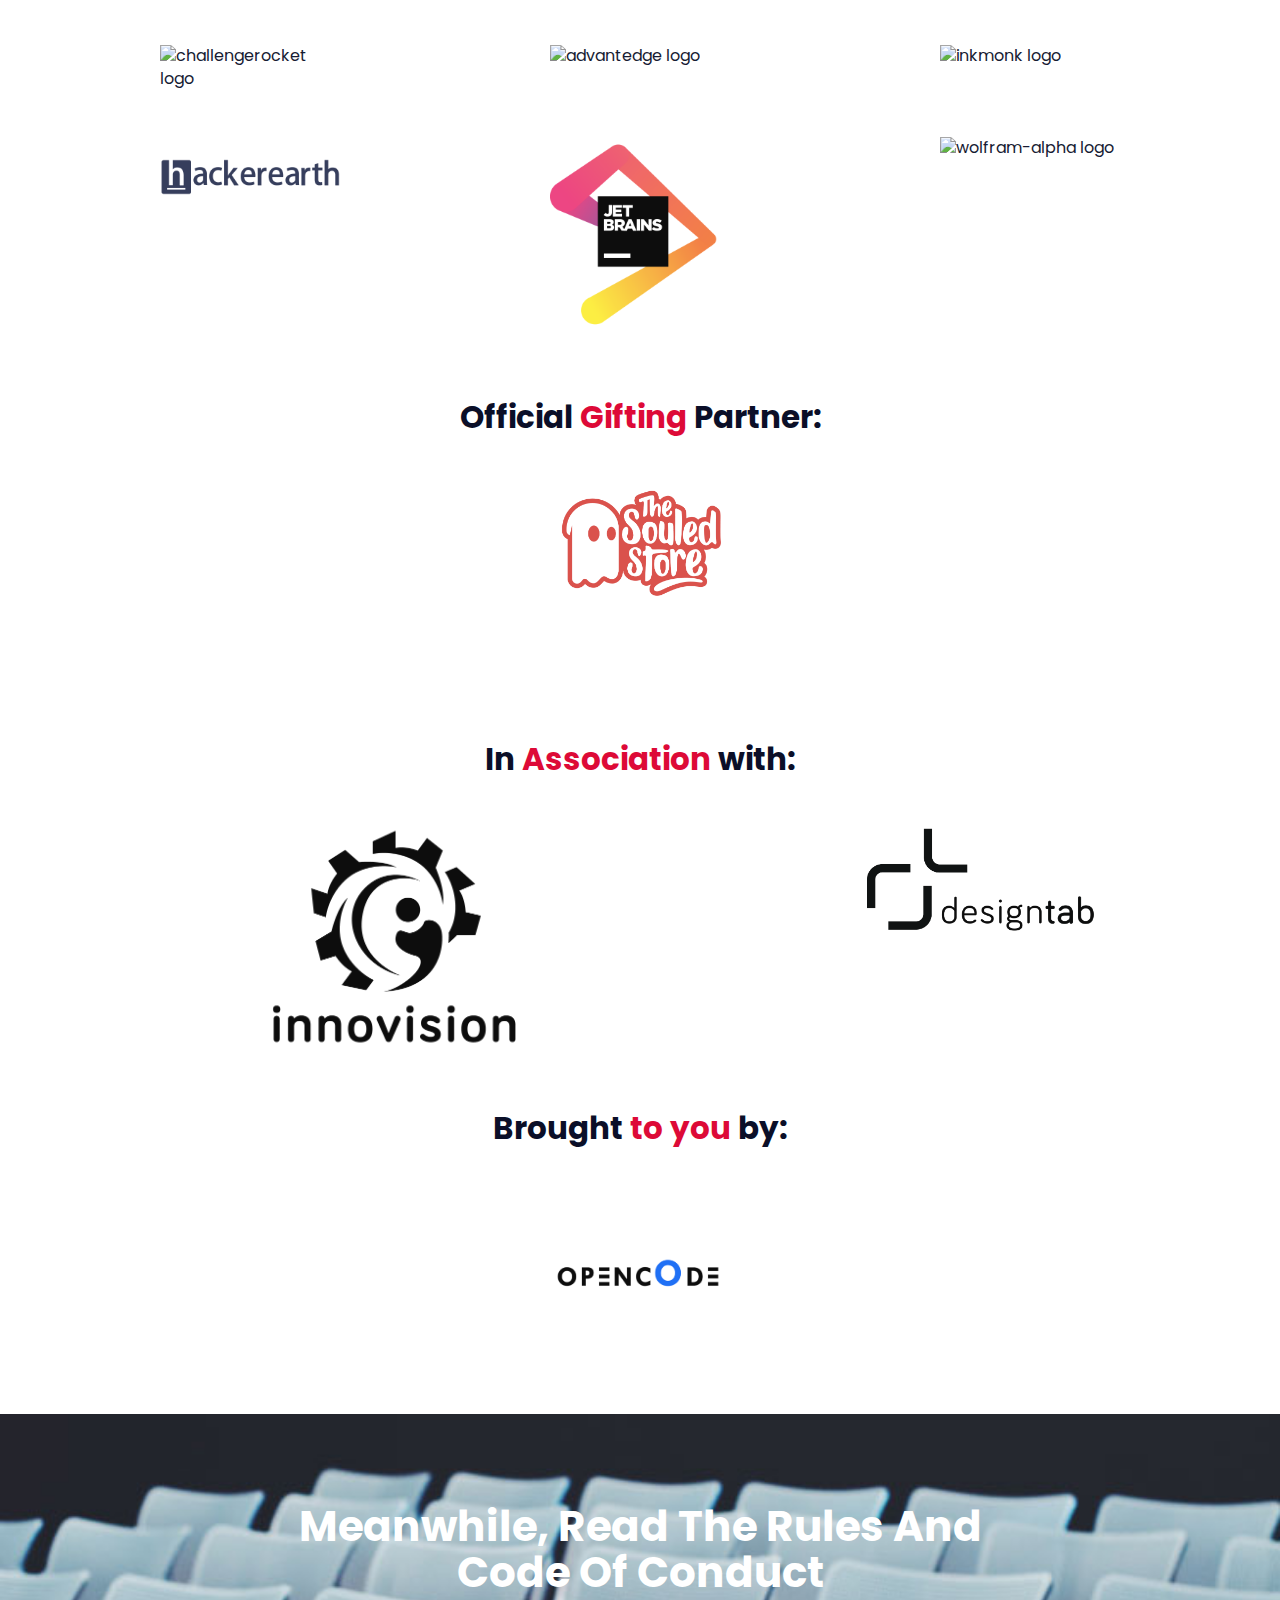
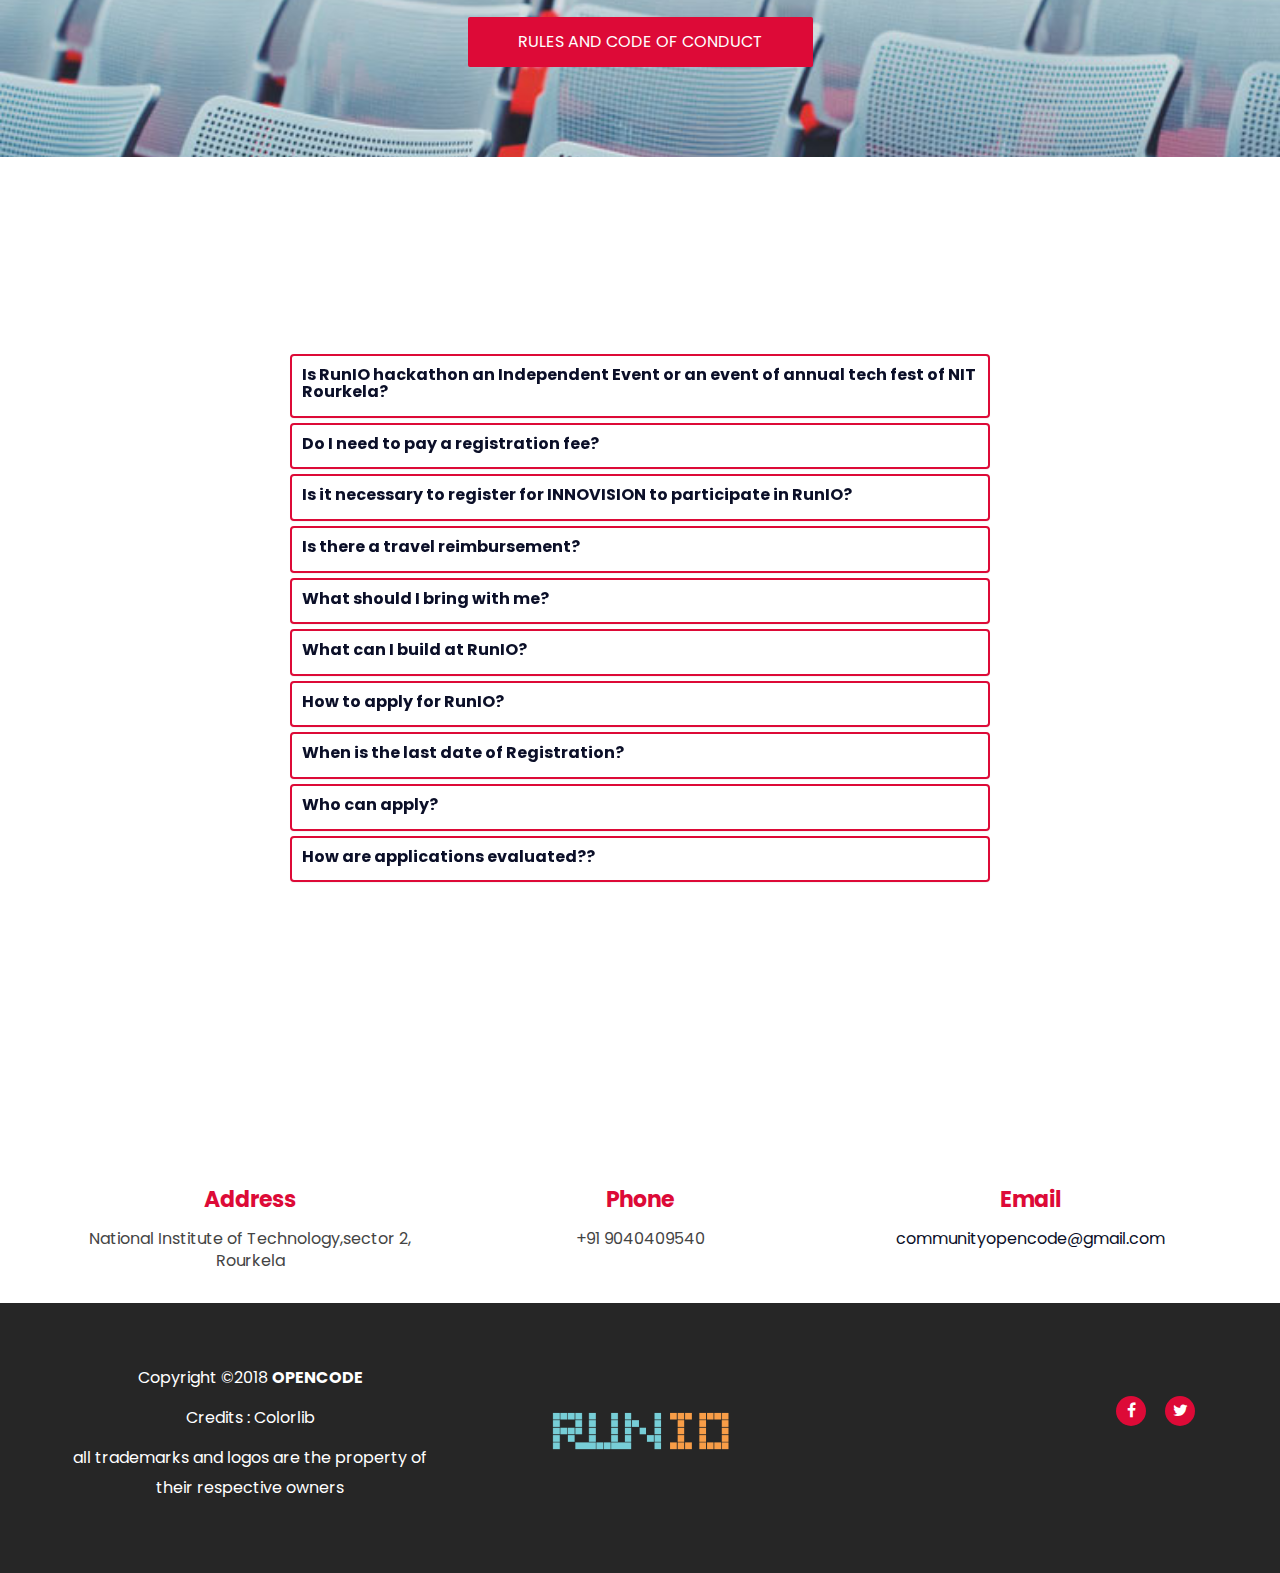
==== commit 52a1b665: "Merge 3711e56229f29b1ebfd3aecfdf4dbae967ef3edd into 0ccf2548dc13c7fc99078c63036d634bb3ad6526" ====
--- a/public/index.html
+++ b/public/index.html
@@ -30,6 +30,9 @@
     <link type="text/css" rel="stylesheet" href="css/cards.css" />
     <!--after edited FAQ-->
     <link rel="stylesheet" type="text/css" href="css/FAQ.css" />
+    <!--AOS stylesheet-->
+    <link href="https://unpkg.com/aos@2.3.1/dist/aos.css" rel="stylesheet">
+
 
 </head>
 <body>
@@ -815,8 +818,8 @@
 		<div class="container">
 			<div class="row">
                 <div class="section-title" >
-     	             <h3 class="title" > 
-     		             <span class="appear" style="color: #dd0a37">FAQ</span>
+     	             <h3 class="title"  data-aos="fade-up" data-aos-anchor-placement="top-center" > 
+     		             <span class="appear" style="color: #dd0a37"> FAQ </span>
      	             </h3>
      	</div>
    <div class="panel-group" id="accordion">
@@ -1033,6 +1036,10 @@
 	<script src="js/google-map.js"></script>
 	<script src="js/jquery.countTo.js"></script>
 	<script src="js/main.js"></script>
+	<script src="https://unpkg.com/aos@2.3.1/dist/aos.js"></script>
+	<script>
+       AOS.init();
+    </script>
 
 </body>
 
--- a/public/css/FAQ.css
+++ b/public/css/FAQ.css
@@ -15,6 +15,10 @@
 {
 	background-color: white;
 }
+.collapse,.panel
+{
+	transition-duration: 4s;
+}
 @media only screen and (max-width: 700px)
 {
 	.panel-group
